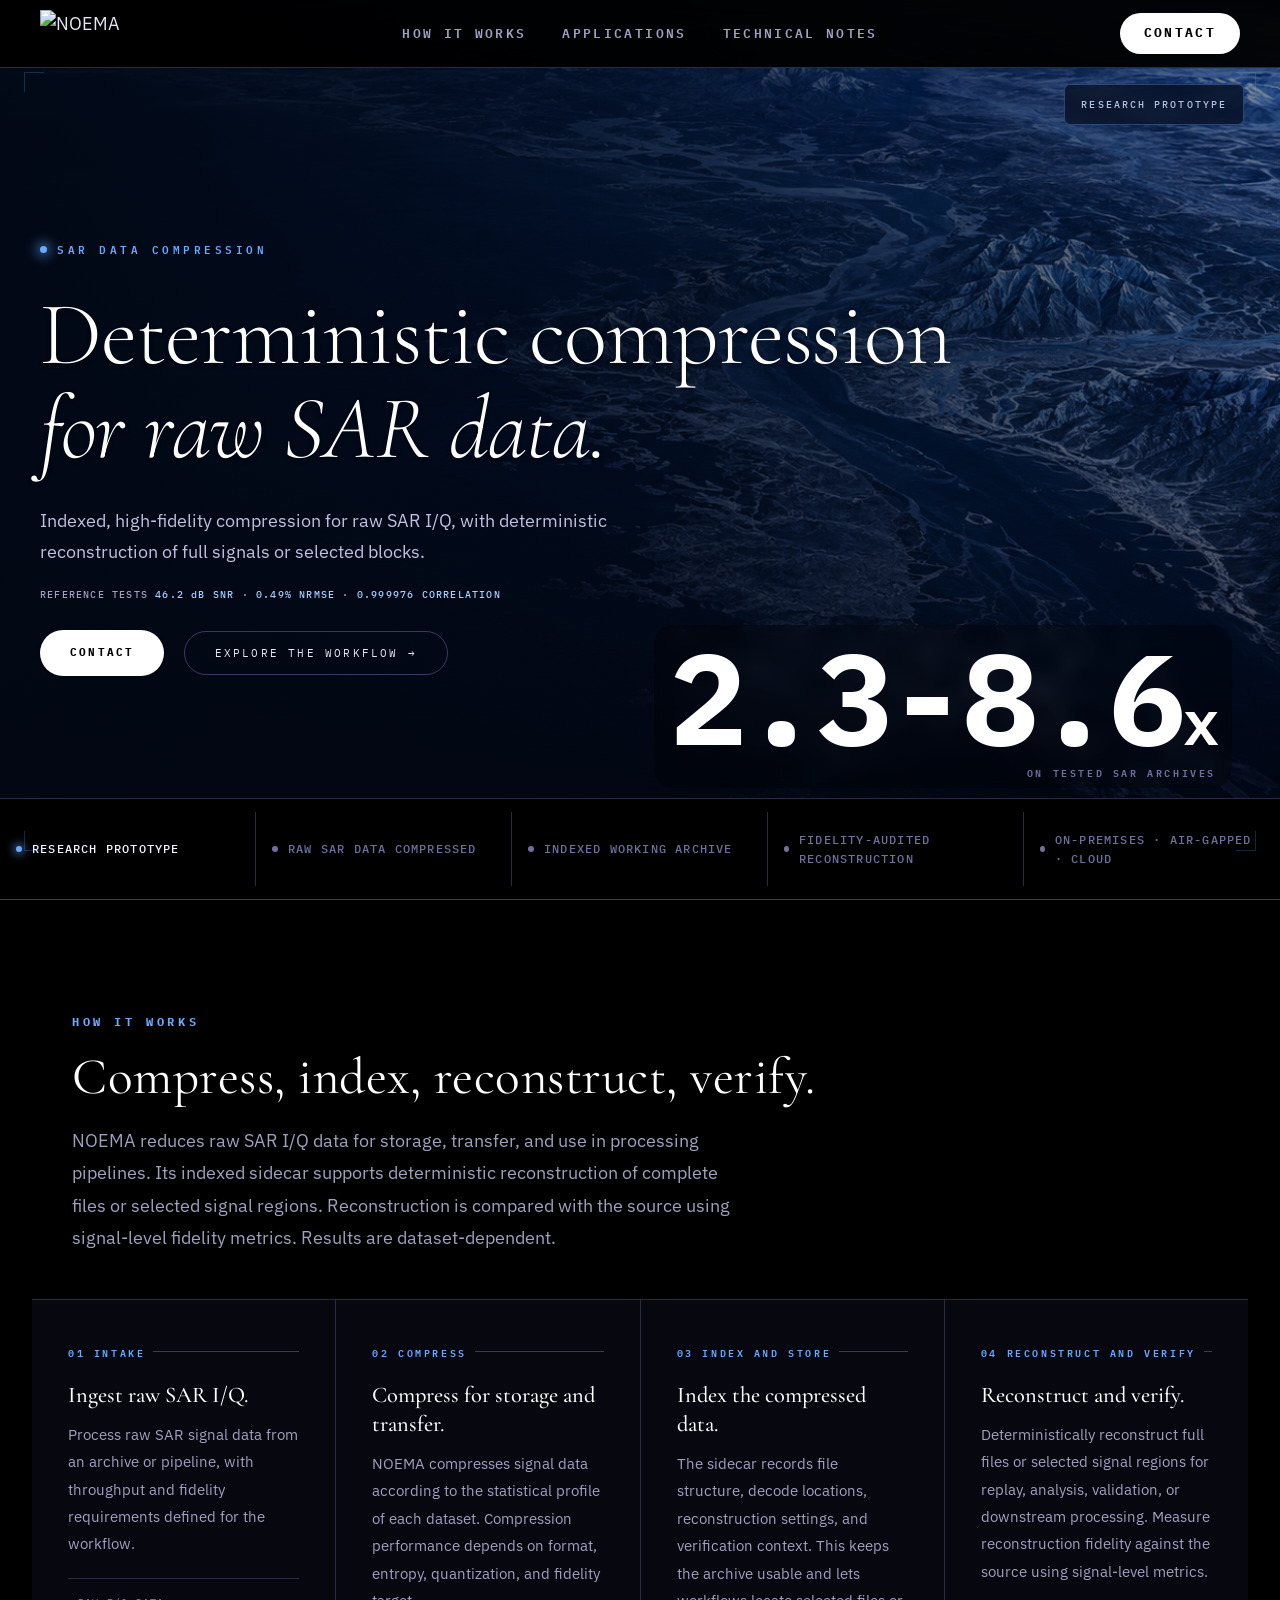
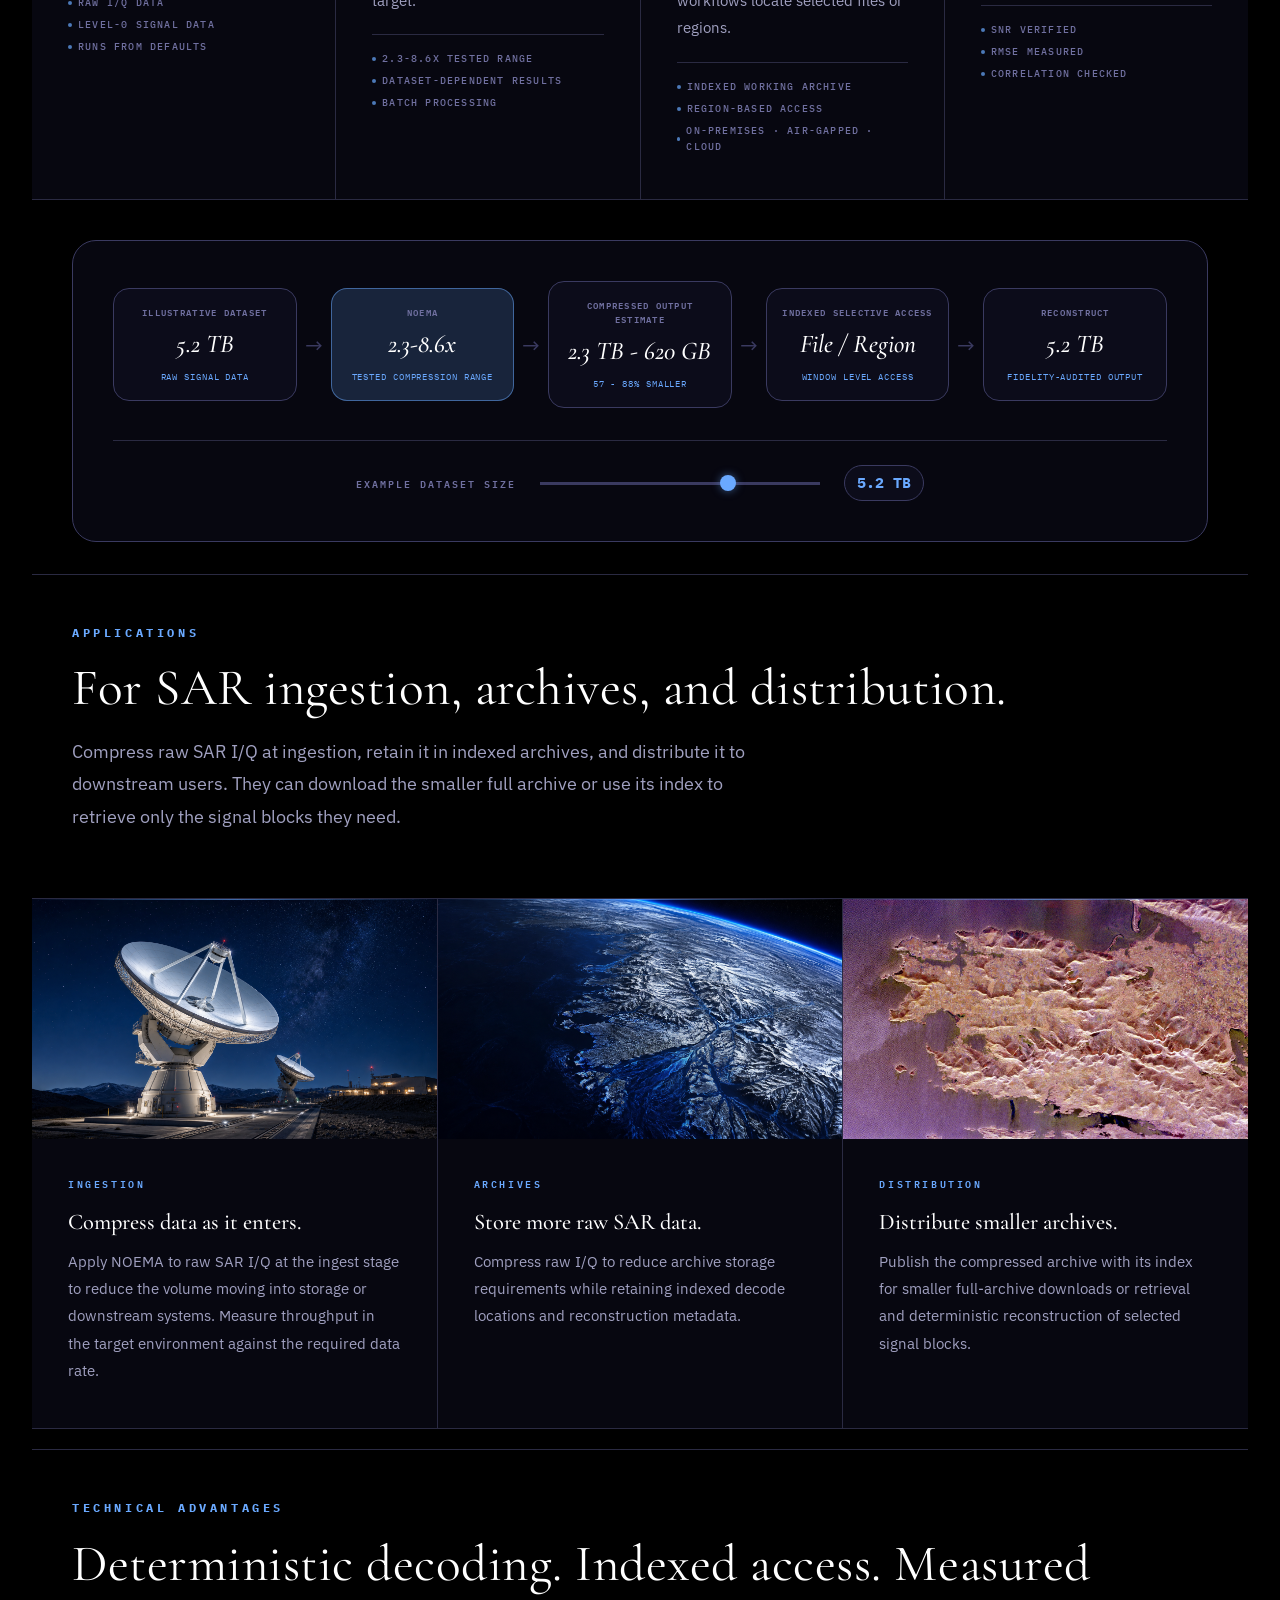
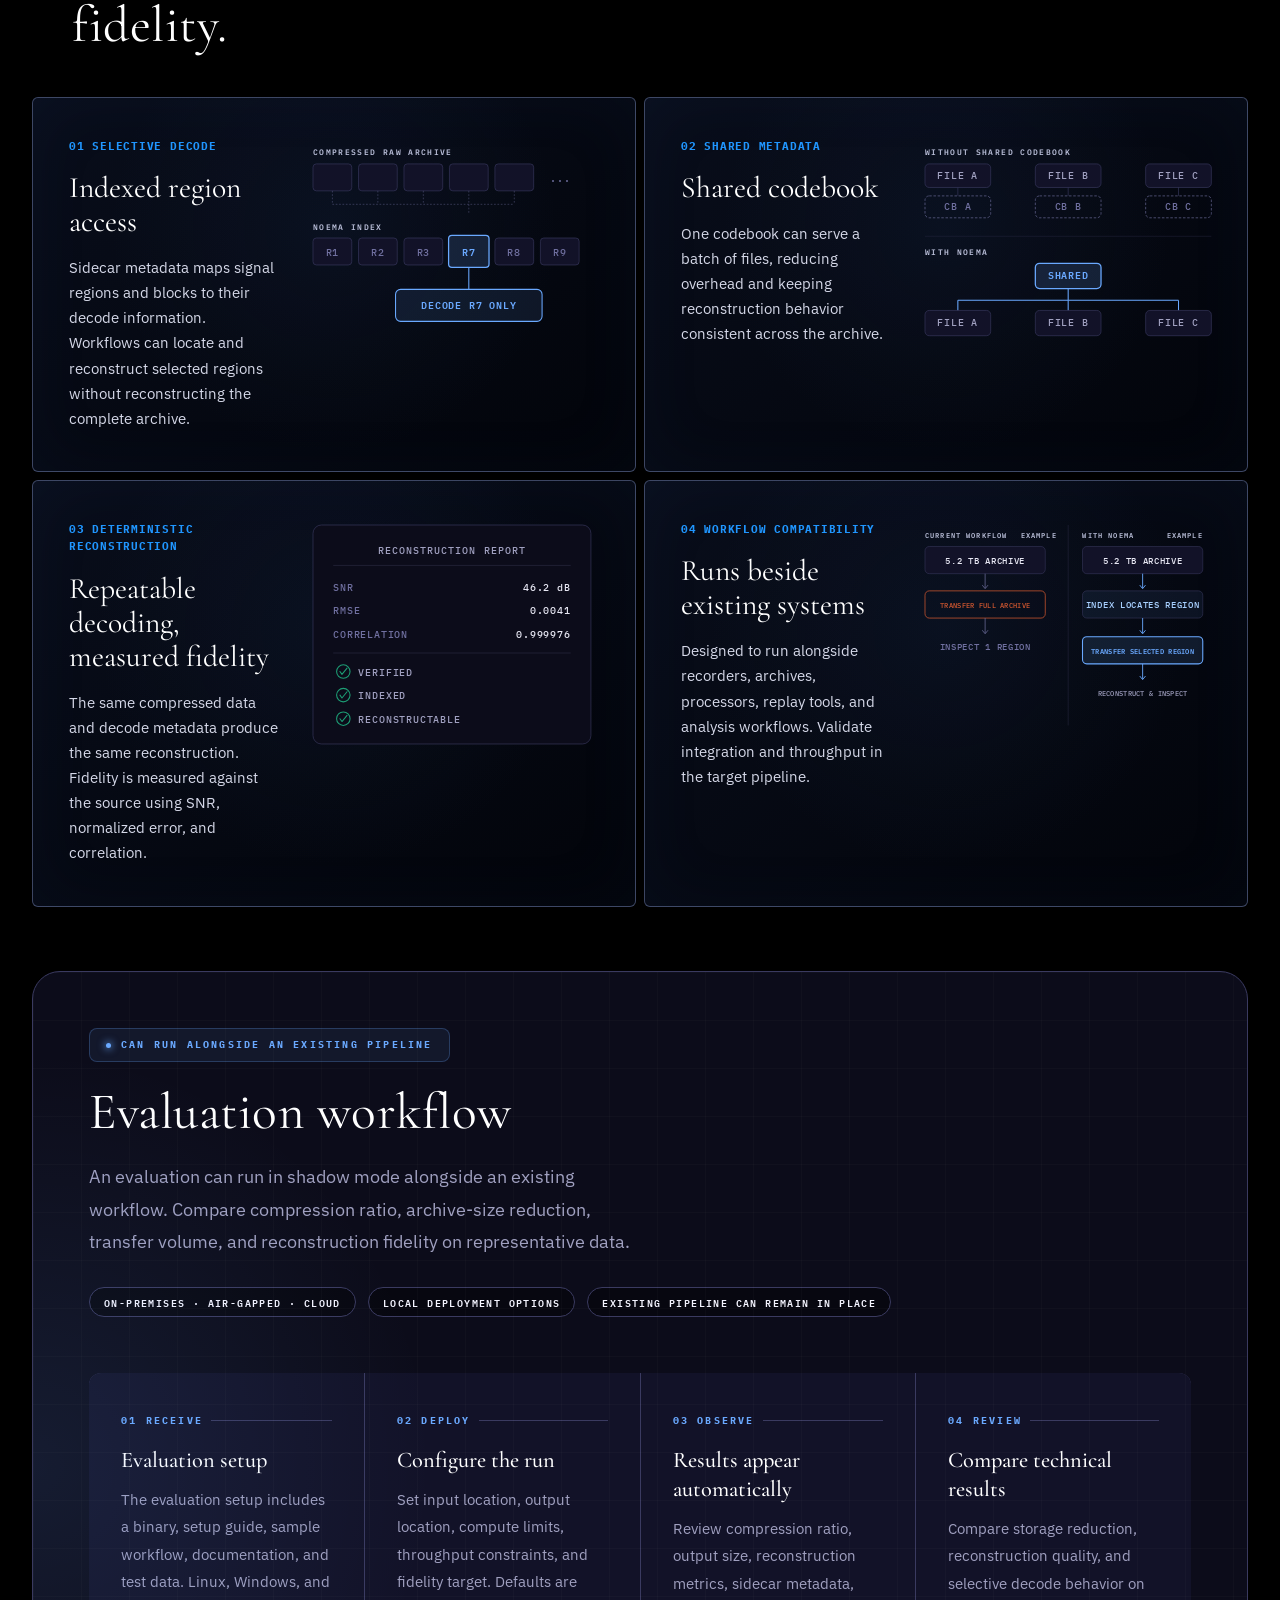
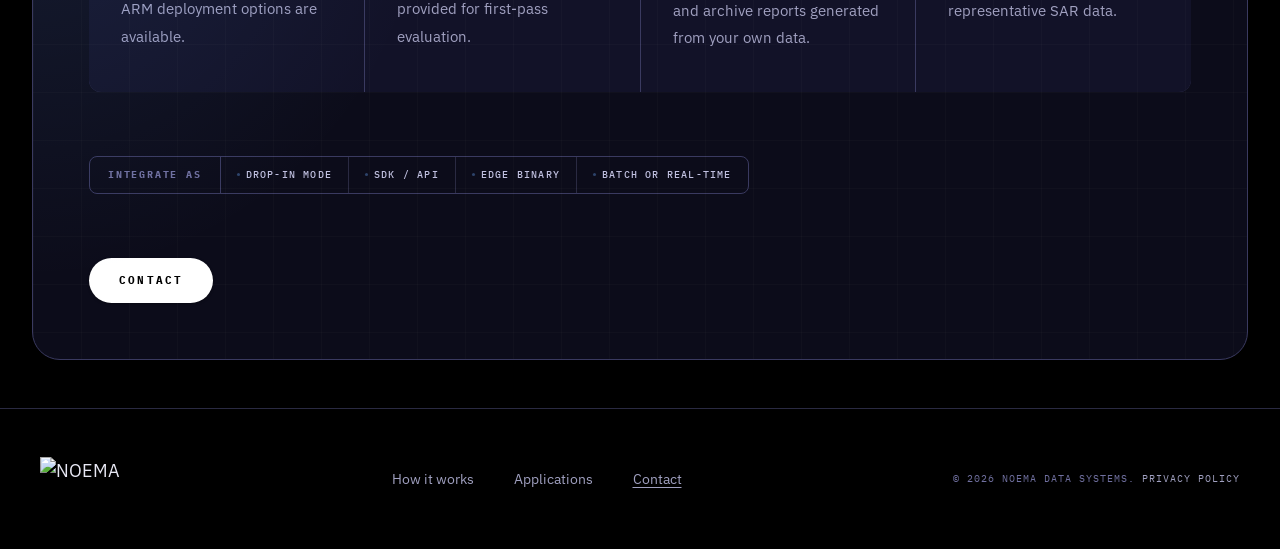
==== index.html @ de3df9e2 "Adjust phone hero position and marquee loop" ====
<!DOCTYPE html>
<html lang="en">
<head>
<meta charset="UTF-8">
<meta name="viewport" content="width=device-width, initial-scale=1.0, viewport-fit=cover">

<!-- Primary SEO -->
<title>NOEMA | Deterministic Compression for Raw SAR Data</title>
<meta name="description" content="NOEMA compresses raw SAR I/Q data for archives, pipelines, and distribution, with indexed deterministic reconstruction and measured fidelity."><meta name="google-site-verification" content="BHL0DWhGnLd-arw8l7Kx6vkCZDKRUcqgpB3OGjRSbCo" />
<link rel="canonical" href="https://www.noemasystems.com/">

<!-- Favicon (tab icon) -->
<link rel="icon" type="image/png" href="images/noema_favicon.png">
<link rel="apple-touch-icon" href="images/noema_favicon.png">

<!-- Open Graph (Google rich results, LinkedIn, Slack previews) -->
<meta property="og:type" content="website">
<meta property="og:url" content="https://www.noemasystems.com/">
<meta property="og:title" content="NOEMA | Deterministic Compression for Raw SAR Data">
<meta property="og:description" content="NOEMA compresses raw SAR I/Q data for archives, pipelines, and distribution, with indexed deterministic reconstruction and measured fidelity.">
<meta property="og:image" content="https://www.noemasystems.com/images/noema_favicon.png">
<meta property="og:image:width" content="64">
<meta property="og:image:height" content="64">
<meta property="og:site_name" content="NOEMA Data Systems">

<!-- Twitter / X card -->
<meta name="twitter:card" content="summary_large_image">
<meta name="twitter:title" content="NOEMA | Deterministic Compression for Raw SAR Data">
<meta name="twitter:description" content="Deterministic compression for raw SAR I/Q data, with indexed reconstruction and source-measured fidelity. Results are dataset-dependent.">
<meta name="twitter:image" content="https://www.noemasystems.com/images/noema_favicon.png">
<link rel="preconnect" href="https://fonts.googleapis.com">
<link rel="preconnect" href="https://fonts.gstatic.com" crossorigin>
<link href="https://fonts.googleapis.com/css2?family=Cormorant+Garamond:ital,wght@0,300;0,400;1,300;1,400&family=IBM+Plex+Mono:wght@400;500;600;700&family=IBM+Plex+Sans:wght@400;500;600;700&display=swap" rel="stylesheet">
<link rel="stylesheet" href="css/style.css?v=20261017">
</head>
<body>

<nav>
  <button class="nav-hamburger" id="navHamburger" aria-label="Open menu" aria-expanded="false">
    <span></span><span></span><span></span>
  </button>
  <img src="images/noema_logo.png" alt="NOEMA" class="nav-logo-img" onclick="window.scrollTo({top:0,behavior:'smooth'})">
  <div class="nav-links">
    <a onclick="document.getElementById('how').scrollIntoView({behavior:'smooth'})">How it works</a>
    <a href="#for">Applications</a>
    <a href="#principles">Technical notes</a>
  </div>
  <a class="nav-cta" href="mailto:info@noemasystems.com">Contact</a>
</nav>

<!-- Mobile dropdown menu -->
<div class="nav-dropdown" id="navDropdown">
  <a onclick="closeNav(); document.getElementById('how').scrollIntoView({behavior:'smooth'})">How it works</a>
  <a href="#for" onclick="closeNav()">Applications</a>
  <a href="#principles" onclick="closeNav()">Technical notes</a>
  <a class="nav-dropdown-cta" onclick="closeNav()" href="mailto:info@noemasystems.com">Contact</a>
</div>

<!-- HERO -->
<section class="hero">
  <!-- Galaxy / data signal canvas -->
  <canvas id="hero-canvas"></canvas>

  <div class="hud hud-tr"><div class="hud-line">RESEARCH PROTOTYPE</div></div>

  <!-- Corner brackets -->
  <div class="corner corner-tl"></div>
  <div class="corner corner-tr"></div>
  <div class="corner corner-bl"></div>
  <div class="corner corner-br"></div>

  <div class="hero-vignette"></div>

  <div class="hero-content">
    <div class="hero-badge"><span class="bdot"></span>SAR Data Compression</div>
    <h1>Deterministic compression<br><em>for raw SAR data.</em></h1>
    <p class="hero-sub">Indexed, high-fidelity compression for raw SAR I/Q, with deterministic reconstruction of full signals or selected blocks.</p>
    <p class="hero-evidence">REFERENCE TESTS <span>46.2 dB SNR</span> &middot; <span>0.49% NRMSE</span> &middot; <span>0.999976 CORRELATION</span></p>
    <div class="hero-actions">
      <a class="btn-white" href="mailto:info@noemasystems.com">Contact</a>
      <button class="btn-outline" onclick="document.getElementById('how').scrollIntoView({behavior:'smooth'})">Explore the workflow &rarr;</button>
    </div>
  </div>

  <div class="hero-stat">
    <div class="ratio-big"><span>2.3-8.6</span><span class="ratio-x">x</span></div>
    <div class="ratio-label">on tested SAR archives</div>
  </div>

  <div class="hero-bar">
    <div class="hero-bar-track">
      <div class="bar-cell on"><span class="dot-sm live"></span>Research prototype</div>
      <div class="bar-cell"><span class="dot-sm"></span>Raw SAR data compressed</div>
      <div class="bar-cell"><span class="dot-sm"></span>Indexed working archive</div>
      <div class="bar-cell"><span class="dot-sm"></span>Fidelity-audited reconstruction</div>
      <div class="bar-cell"><span class="dot-sm"></span>On-premises &middot; Air-gapped &middot; Cloud</div>
    </div>
  </div>
</section>

<main class="container">
  <!-- HOW IT WORKS -->
  <div id="how">
    <div class="section-pad" style="border-top: none; padding-top: 0;">
      <span class="kicker">How it works</span>
      <h2 class="section-h2">Compress, index, reconstruct, verify.</h2>
      <p class="section-preamble">NOEMA reduces raw SAR I/Q data for storage, transfer, and use in processing pipelines. Its indexed sidecar supports deterministic reconstruction of complete files or selected signal regions. Reconstruction is compared with the source using signal-level fidelity metrics. Results are dataset-dependent.</p>
    </div>
    <div class="ops-grid">
      <div class="op-card reveal">
        <div class="op-num">01 Intake</div>
        <div class="op-title">Ingest raw SAR I/Q.</div>
        <p class="op-desc">Process raw SAR signal data from an archive or pipeline, with throughput and fidelity requirements defined for the workflow.</p>
        <div class="op-specs"><span>Raw I/Q data</span><span>Level-0 signal data</span><span>Runs from defaults</span></div>
      </div>
      <div class="op-card reveal">
        <div class="op-num">02 Compress</div>
        <div class="op-title">Compress for storage and transfer.</div>
        <p class="op-desc">NOEMA compresses signal data according to the statistical profile of each dataset. Compression performance depends on format, entropy, quantization, and fidelity target.</p>
        <div class="op-specs"><span>2.3-8.6x tested range</span><span>Dataset-dependent results</span><span>Batch processing</span></div>
      </div>
      <div class="op-card reveal">
        <div class="op-num">03 Index and store</div>
        <div class="op-title">Index the compressed data.</div>
        <p class="op-desc">The sidecar records file structure, decode locations, reconstruction settings, and verification context. This keeps the archive usable and lets workflows locate selected files or regions.</p>
        <div class="op-specs"><span>Indexed working archive</span><span>Region-based access</span><span>On-premises · Air-gapped · Cloud</span></div>
      </div>
      <div class="op-card reveal">
        <div class="op-num">04 Reconstruct and verify</div>
        <div class="op-title">Reconstruct and verify.</div>
        <p class="op-desc">Deterministically reconstruct full files or selected signal regions for replay, analysis, validation, or downstream processing. Measure reconstruction fidelity against the source using signal-level metrics.</p>
        <div class="op-specs"><span>SNR verified</span><span>RMSE measured</span><span>Correlation checked</span></div>
      </div>
    </div>

    <!-- INTERACTIVE PIPELINE -->
    <div class="pipeline-wrap reveal">
      <div class="pipeline-flow">
        <div class="pipe-node">
          <div class="node-label">Illustrative dataset</div>
          <div class="node-val" id="pipe-source">5.2 TB</div>
          <div class="node-note">raw signal data</div>
        </div>
        <div class="pipe-arrow">&rarr;</div>
        <div class="pipe-node hl">
          <div class="node-label">NOEMA</div>
          <div class="node-val">2.3-8.6x</div>
          <div class="node-note">tested compression range</div>
        </div>
        <div class="pipe-arrow">&rarr;</div>
        <div class="pipe-node">
          <div class="node-label">Compressed output estimate</div>
          <div class="node-val" id="pipe-compressed">2.3-0.6 TB</div>
          <div class="node-note" id="pipe-saved">57-88% smaller</div>
        </div>
        <div class="pipe-arrow">&rarr;</div>
        <div class="pipe-node">
          <div class="node-label">Indexed selective access</div>
          <div class="node-val">File / Region</div>
          <div class="node-note">window level access</div>
        </div>
        <div class="pipe-arrow">&rarr;</div>
        <div class="pipe-node"><div class="node-label">Reconstruct</div><div class="node-val" id="pipe-reconstruct">5.2 TB</div><div class="node-note">fidelity-audited output</div></div>
      </div>
      <div class="ratio-slider">
        <label>Example dataset size</label>
        <input type="range" id="dataset-slider" min="0" max="100" step="1" value="68">
        <span class="ratio-value" id="dataset-display">5.2 TB</span>
      </div>
    </div>
  </div>

  <!-- WHO IT IS FOR -->
  <div id="for">
    <div class="section-pad">
      <span class="kicker">Applications</span>
      <h2 class="section-h2">For SAR ingestion, archives, and distribution.</h2>
      <p class="section-preamble">Compress raw SAR I/Q at ingestion, retain it in indexed archives, and distribute it to downstream users. They can download the smaller full archive or use its index to retrieve only the signal blocks they need.</p>
    </div>
    <div class="cards-grid">
      <div class="who-card reveal">
        <div class="card-img-box" style="--d:0s">
          <img src="images/sat11.webp" alt="Satellite in orbit" loading="lazy">
        </div>
        <div class="card-body">
          <div class="card-cat">Ingestion</div>
          <div class="card-title">Compress data as it enters.</div>
          <p class="card-text">Apply NOEMA to raw SAR I/Q at the ingest stage to reduce the volume moving into storage or downstream systems. Measure throughput in the target environment against the required data rate.</p>
        </div>
      </div>
      <div class="who-card reveal">
        <div class="card-img-box" style="--d:1.8s">
          <img src="images/sar-earth-hero.png" alt="SAR-inspired Earth illustration" loading="lazy">
        </div>
        <div class="card-body">
          <div class="card-cat">Archives</div>
          <div class="card-title">Store more raw SAR data.</div>
          <p class="card-text">Compress raw I/Q to reduce archive storage requirements while retaining indexed decode locations and reconstruction metadata.</p>
        </div>
      </div>
      <div class="who-card reveal">
        <div class="card-img-box" style="--d:3.6s">
          <img src="images/sar-coast.jpg" alt="SIR-C/X-SAR radar image of County Kerry, Ireland; NASA/JPL" loading="lazy">
        </div>
        <div class="card-body">
          <div class="card-cat">Distribution</div>
          <div class="card-title">Distribute smaller archives.</div>
          <p class="card-text">Publish the compressed archive with its index for smaller full-archive downloads or retrieval and deterministic reconstruction of selected signal blocks.</p>
        </div>
      </div>
    </div>
  </div>

  <!-- TECHNICAL ADVANTAGES -->
  <div id="principles">
    <div class="section-pad">
      <span class="kicker">Technical advantages</span>
      <h2 class="section-h2">Deterministic decoding. Indexed access. Measured fidelity.</h2>
    </div>
    <div class="tech-advantages-grid">
      <div class="principle reveal">
        <div class="principle-text">
          <div class="principle-eyebrow">01 SELECTIVE DECODE</div>
          <h4>Indexed region access</h4>
          <p>Sidecar metadata maps signal regions and blocks to their decode information. Workflows can locate and reconstruct selected regions without reconstructing the complete archive.</p>
        </div>
        <div class="principle-diagram">
          <svg viewBox="0 0 340 250" xmlns="http://www.w3.org/2000/svg">
            <text x="0" y="16" class="pd-label">Compressed raw archive</text>
            <rect x="0" y="26" width="46" height="32" rx="4" fill="#121228" stroke="#3a3a60" stroke-width="0.75"/>
            <rect x="54" y="26" width="46" height="32" rx="4" fill="#121228" stroke="#3a3a60" stroke-width="0.75"/>
            <rect x="108" y="26" width="46" height="32" rx="4" fill="#121228" stroke="#3a3a60" stroke-width="0.75"/>
            <rect x="162" y="26" width="46" height="32" rx="4" fill="#121228" stroke="#3a3a60" stroke-width="0.75"/>
            <rect x="216" y="26" width="46" height="32" rx="4" fill="#121228" stroke="#3a3a60" stroke-width="0.75"/>
            <text x="282" y="48" fill="#7070a0" class="pd-mono">...</text>
            <line x1="23" y1="58" x2="23" y2="74" stroke="#7070a0" stroke-width="0.5" stroke-dasharray="2 2"/>
            <line x1="77" y1="58" x2="77" y2="74" stroke="#7070a0" stroke-width="0.5" stroke-dasharray="2 2"/>
            <line x1="131" y1="58" x2="131" y2="74" stroke="#7070a0" stroke-width="0.5" stroke-dasharray="2 2"/>
            <line x1="185" y1="58" x2="185" y2="84" stroke="#7070a0" stroke-width="0.5" stroke-dasharray="2 2"/>
            <line x1="239" y1="58" x2="239" y2="74" stroke="#7070a0" stroke-width="0.5" stroke-dasharray="2 2"/>
            <line x1="23" y1="74" x2="239" y2="74" stroke="#7070a0" stroke-width="0.5" stroke-dasharray="2 2"/>
            <text x="0" y="104" class="pd-label">Noema index</text>
            <rect x="0" y="114" width="46" height="32" rx="4" fill="#121228" stroke="#3a3a60" stroke-width="0.75"/>
            <text x="23" y="135" text-anchor="middle" fill="#7070a0" class="pd-mono">R1</text>
            <rect x="54" y="114" width="46" height="32" rx="4" fill="#121228" stroke="#3a3a60" stroke-width="0.75"/>
            <text x="77" y="135" text-anchor="middle" fill="#7070a0" class="pd-mono">R2</text>
            <rect x="108" y="114" width="46" height="32" rx="4" fill="#121228" stroke="#3a3a60" stroke-width="0.75"/>
            <text x="131" y="135" text-anchor="middle" fill="#7070a0" class="pd-mono">R3</text>
            <rect x="161" y="111" width="48" height="38" rx="4" fill="rgba(106,169,255,0.15)" stroke="#6aa9ff" stroke-width="1.5"/>
            <text x="185" y="135" text-anchor="middle" fill="#6aa9ff" class="pd-mono" style="font-weight:600">R7</text>
            <rect x="216" y="114" width="46" height="32" rx="4" fill="#121228" stroke="#3a3a60" stroke-width="0.75"/>
            <text x="239" y="135" text-anchor="middle" fill="#7070a0" class="pd-mono">R8</text>
            <rect x="270" y="114" width="46" height="32" rx="4" fill="#121228" stroke="#3a3a60" stroke-width="0.75"/>
            <text x="293" y="135" text-anchor="middle" fill="#7070a0" class="pd-mono">R9</text>
            <line x1="185" y1="149" x2="185" y2="175" stroke="#6aa9ff" stroke-width="1.25"/>
            <rect x="98" y="175" width="174" height="38" rx="6" fill="rgba(106,169,255,0.1)" stroke="#6aa9ff" stroke-width="1.25"/>
            <text x="185" y="198" text-anchor="middle" fill="#6aa9ff" class="pd-mono" style="font-weight:600">DECODE R7 ONLY</text>
          </svg>
        </div>
      </div>
      <div class="principle reveal">
        <div class="principle-text">
          <div class="principle-eyebrow">02 SHARED METADATA</div>
          <h4>Shared codebook</h4>
          <p>One codebook can serve a batch of files, reducing overhead and keeping reconstruction behavior consistent across the archive.</p>
        </div>
        <div class="principle-diagram">
          <svg viewBox="0 0 340 250" xmlns="http://www.w3.org/2000/svg">
            <text x="0" y="16" class="pd-label">Without shared codebook</text>
            <rect x="0" y="26" width="78" height="28" rx="5" fill="#121228" stroke="#3a3a60" stroke-width="0.75"/>
            <text x="39" y="44" text-anchor="middle" fill="#a0a0c0" class="pd-mono">FILE A</text>
            <rect x="131" y="26" width="78" height="28" rx="5" fill="#121228" stroke="#3a3a60" stroke-width="0.75"/>
            <text x="170" y="44" text-anchor="middle" fill="#a0a0c0" class="pd-mono">FILE B</text>
            <rect x="262" y="26" width="78" height="28" rx="5" fill="#121228" stroke="#3a3a60" stroke-width="0.75"/>
            <text x="301" y="44" text-anchor="middle" fill="#a0a0c0" class="pd-mono">FILE C</text>
            <line x1="39" y1="54" x2="39" y2="64" stroke="#3a3a60" stroke-width="0.75"/>
            <line x1="170" y1="54" x2="170" y2="64" stroke="#3a3a60" stroke-width="0.75"/>
            <line x1="301" y1="54" x2="301" y2="64" stroke="#3a3a60" stroke-width="0.75"/>
            <rect x="0" y="64" width="78" height="26" rx="5" fill="none" stroke="#7070a0" stroke-width="0.75" stroke-dasharray="3 2"/>
            <text x="39" y="81" text-anchor="middle" fill="#7070a0" class="pd-mono">CB A</text>
            <rect x="131" y="64" width="78" height="26" rx="5" fill="none" stroke="#7070a0" stroke-width="0.75" stroke-dasharray="3 2"/>
            <text x="170" y="81" text-anchor="middle" fill="#7070a0" class="pd-mono">CB B</text>
            <rect x="262" y="64" width="78" height="26" rx="5" fill="none" stroke="#7070a0" stroke-width="0.75" stroke-dasharray="3 2"/>
            <text x="301" y="81" text-anchor="middle" fill="#7070a0" class="pd-mono">CB C</text>
            <line x1="0" y1="112" x2="340" y2="112" stroke="#2a2a42" stroke-width="0.5"/>
            <text x="0" y="134" class="pd-label">With Noema</text>
            <rect x="131" y="144" width="78" height="30" rx="5" fill="rgba(106,169,255,0.15)" stroke="#6aa9ff" stroke-width="1.5"/>
            <text x="170" y="163" text-anchor="middle" fill="#6aa9ff" class="pd-mono" style="font-weight:600">SHARED</text>
            <line x1="170" y1="174" x2="170" y2="188" stroke="#6aa9ff" stroke-width="1.25"/>
            <line x1="39" y1="188" x2="301" y2="188" stroke="#6aa9ff" stroke-width="1.25"/>
            <line x1="39" y1="188" x2="39" y2="200" stroke="#6aa9ff" stroke-width="1.25"/>
            <line x1="170" y1="188" x2="170" y2="200" stroke="#6aa9ff" stroke-width="1.25"/>
            <line x1="301" y1="188" x2="301" y2="200" stroke="#6aa9ff" stroke-width="1.25"/>
            <rect x="0" y="200" width="78" height="30" rx="5" fill="#121228" stroke="#3a3a60" stroke-width="0.75"/>
            <text x="39" y="219" text-anchor="middle" fill="#a0a0c0" class="pd-mono">FILE A</text>
            <rect x="131" y="200" width="78" height="30" rx="5" fill="#121228" stroke="#3a3a60" stroke-width="0.75"/>
            <text x="170" y="219" text-anchor="middle" fill="#a0a0c0" class="pd-mono">FILE B</text>
            <rect x="262" y="200" width="78" height="30" rx="5" fill="#121228" stroke="#3a3a60" stroke-width="0.75"/>
            <text x="301" y="219" text-anchor="middle" fill="#a0a0c0" class="pd-mono">FILE C</text>
          </svg>
        </div>
      </div>
      <div class="principle reveal">
        <div class="principle-text">
          <div class="principle-eyebrow">03 DETERMINISTIC RECONSTRUCTION</div>
          <h4>Repeatable decoding, measured fidelity</h4>
          <p>The same compressed data and decode metadata produce the same reconstruction. Fidelity is measured against the source using SNR, normalized error, and correlation.</p>
        </div>
        <div class="principle-diagram">
          <svg viewBox="0 0 340 270" xmlns="http://www.w3.org/2000/svg">
            <rect x="0" y="0" width="330" height="260" rx="10" fill="#0c0c1a" stroke="#3a3a60" stroke-width="0.75"/>
            <text x="165" y="34" text-anchor="middle" fill="#a0a0c0" class="pd-mono" style="letter-spacing:0.1em">RECONSTRUCTION REPORT</text>
            <line x1="24" y1="48" x2="306" y2="48" stroke="#2a2a42" stroke-width="0.75"/>
            <text x="24" y="78" fill="#7070a0" class="pd-mono">SNR</text>
            <text x="306" y="78" text-anchor="end" fill="#e8e8f4" class="pd-mono">46.2 dB</text>
            <text x="24" y="106" fill="#7070a0" class="pd-mono">RMSE</text>
            <text x="306" y="106" text-anchor="end" fill="#e8e8f4" class="pd-mono">0.0041</text>
            <text x="24" y="134" fill="#7070a0" class="pd-mono">CORRELATION</text>
            <text x="306" y="134" text-anchor="end" fill="#e8e8f4" class="pd-mono">0.999976</text>
            <line x1="24" y1="152" x2="306" y2="152" stroke="#2a2a42" stroke-width="0.75"/>
            <circle cx="36" cy="174" r="8" fill="none" stroke="#1D9E75" stroke-width="1.25"/>
            <path d="M32 174l2.4 3.4 6-7.4" fill="none" stroke="#1D9E75" stroke-width="1.25" stroke-linecap="round" stroke-linejoin="round"/>
            <text x="54" y="179" fill="#a0a0c0" class="pd-mono">VERIFIED</text>
            <circle cx="36" cy="202" r="8" fill="none" stroke="#1D9E75" stroke-width="1.25"/>
            <path d="M32 202l2.4 3.4 6-7.4" fill="none" stroke="#1D9E75" stroke-width="1.25" stroke-linecap="round" stroke-linejoin="round"/>
            <text x="54" y="207" fill="#a0a0c0" class="pd-mono">INDEXED</text>
            <circle cx="36" cy="230" r="8" fill="none" stroke="#1D9E75" stroke-width="1.25"/>
            <path d="M32 230l2.4 3.4 6-7.4" fill="none" stroke="#1D9E75" stroke-width="1.25" stroke-linecap="round" stroke-linejoin="round"/>
            <text x="54" y="235" fill="#a0a0c0" class="pd-mono">RECONSTRUCTABLE</text>
          </svg>
        </div>
      </div>
      <div class="principle reveal">
        <div class="principle-text">
          <div class="principle-eyebrow">04 WORKFLOW COMPATIBILITY</div>
          <h4>Runs beside existing systems</h4>
          <p>Designed to run alongside recorders, archives, processors, replay tools, and analysis workflows. Validate integration and throughput in the target pipeline.</p>
        </div>
        <div class="principle-diagram">
          <svg viewBox="0 0 400 300" xmlns="http://www.w3.org/2000/svg">
            <text x="0" y="18" class="pd-label">Current workflow</text>
            <text x="184" y="18" text-anchor="end" class="pd-label">Example</text>
            <rect x="0" y="30" width="168" height="38" rx="6" fill="#121228" stroke="#3a3a60" stroke-width="0.75"/>
            <text x="84" y="54" text-anchor="middle" fill="#e8e8f4" class="pd-mono">5.2 TB ARCHIVE</text>
            <line x1="84" y1="68" x2="84" y2="88" stroke="#7070a0" stroke-width="1"/>
            <path d="M80 84l4 5 4-5" fill="none" stroke="#7070a0" stroke-width="1"/>
            <rect x="0" y="92" width="168" height="38" rx="6" fill="none" stroke="#D85A30" stroke-width="1"/>
            <text x="84" y="116" text-anchor="middle" fill="#D85A30" class="pd-mono" style="font-size:10px;letter-spacing:0.04em">TRANSFER FULL ARCHIVE</text>
            <line x1="84" y1="130" x2="84" y2="151" stroke="#7070a0" stroke-width="1"/>
            <path d="M80 147l4 5 4-5" fill="none" stroke="#7070a0" stroke-width="1"/>
            <text x="84" y="174" text-anchor="middle" fill="#7070a0" class="pd-mono">INSPECT 1 REGION</text>

            <line x1="200" y1="0" x2="200" y2="280" stroke="#2a2a42" stroke-width="0.75"/>
            <text x="220" y="18" class="pd-label">With Noema</text>
            <text x="388" y="18" text-anchor="end" class="pd-label">Example</text>
            <rect x="220" y="30" width="168" height="38" rx="6" fill="#121228" stroke="#3a3a60" stroke-width="0.75"/>
            <text x="304" y="54" text-anchor="middle" fill="#e8e8f4" class="pd-mono">5.2 TB ARCHIVE</text>
            <line x1="304" y1="68" x2="304" y2="88" stroke="#6aa9ff" stroke-width="1.25"/>
            <path d="M300 84l4 5 4-5" fill="none" stroke="#6aa9ff" stroke-width="1.25"/>
            <rect x="220" y="92" width="168" height="38" rx="6" fill="rgba(106,169,255,0.08)" stroke="#3a3a60" stroke-width="0.75"/>
            <text x="304" y="116" text-anchor="middle" fill="#a8d0ff" class="pd-mono">INDEX LOCATES REGION</text>
            <line x1="304" y1="130" x2="304" y2="151" stroke="#6aa9ff" stroke-width="1.25"/>
            <path d="M300 147l4 5 4-5" fill="none" stroke="#6aa9ff" stroke-width="1.25"/>
            <rect x="220" y="156" width="168" height="38" rx="6" fill="rgba(106,169,255,0.12)" stroke="#6aa9ff" stroke-width="1.5"/>
            <text x="304" y="180" text-anchor="middle" fill="#6aa9ff" class="pd-mono" style="font-size:10px;letter-spacing:0.04em;font-weight:600">TRANSFER SELECTED REGION</text>
            <line x1="304" y1="194" x2="304" y2="215" stroke="#6aa9ff" stroke-width="1.25"/>
            <path d="M300 211l4 5 4-5" fill="none" stroke="#6aa9ff" stroke-width="1.25"/>
            <text x="304" y="239" text-anchor="middle" fill="#a0a0c0" class="pd-mono" style="font-size:10px;letter-spacing:0.04em">RECONSTRUCT &amp; INSPECT</text>
          </svg>
        </div>
      </div>
    </div>
  </div>

  <!-- EVALUATION -->
  <div id="pilot">
    <div class="tryit-banner reveal">
      <div class="tryit-top">
        <div>
          <div class="shadow-badge">
            <span class="shadow-badge-dot"></span>
            <span class="shadow-badge-text">CAN RUN ALONGSIDE AN EXISTING PIPELINE</span>
          </div>
          <div class="tryit-heading">Evaluation workflow</div>
          <p class="tryit-sub">An evaluation can run in shadow mode alongside an existing workflow. Compare compression ratio, archive-size reduction, transfer volume, and reconstruction fidelity on representative data.</p>
          <div class="tryit-badge-section">
            <div class="tryit-badge-track">
              <div class="tryit-badge-line">ON-PREMISES &middot; AIR-GAPPED &middot; CLOUD</div>
              <div class="tryit-badge-single">LOCAL DEPLOYMENT OPTIONS</div>
              <div class="tryit-badge-single">EXISTING PIPELINE CAN REMAIN IN PLACE</div>
            </div>
          </div>
        </div>
      </div>
      <div class="tryit-steps">
        <div class="tryit-step"><div class="ts-num">01 Receive</div><div class="ts-title">Evaluation setup</div><p class="ts-body">The evaluation setup includes a binary, setup guide, sample workflow, documentation, and test data. Linux, Windows, and ARM deployment options are available.</p></div>
        <div class="tryit-step"><div class="ts-num">02 Deploy</div><div class="ts-title">Configure the run</div><p class="ts-body">Set input location, output location, compute limits, throughput constraints, and fidelity target. Defaults are provided for first-pass evaluation.</p></div>
        <div class="tryit-step"><div class="ts-num">03 Observe</div><div class="ts-title">Results appear automatically</div><p class="ts-body">Review compression ratio, output size, reconstruction metrics, sidecar metadata, and archive reports generated from your own data.</p></div>
        <div class="tryit-step"><div class="ts-num">04 Review</div><div class="ts-title">Compare technical results</div><p class="ts-body">Compare storage reduction, reconstruction quality, and selective decode behavior on representative SAR data.</p></div>
      </div>
      <div class="deploy-row">
        <span class="deploy-label">Integrate as</span>
        <div class="deploy-scroller">
          <div class="deploy-track">
            <span class="deploy-item">Drop-in mode</span>
            <span class="deploy-item">SDK / API</span>
            <span class="deploy-item">Edge binary</span>
            <span class="deploy-item">Batch or real-time</span>
          </div>
        </div>
      </div>
      <div class="tryit-cta-row">
        <a class="btn-white" href="mailto:info@noemasystems.com">Contact</a>
      </div>
    </div>
  </div>

</main>

<footer>
  <img src="images/noema_bottom.png" alt="NOEMA" class="footer-logo-img">
  <div class="footer-links">
    <a onclick="document.getElementById('how').scrollIntoView({behavior:'smooth'})">How it works</a>
    <a onclick="document.getElementById('for').scrollIntoView({behavior:'smooth'})">Applications</a>
    <a href="mailto:info@noemasystems.com">Contact</a>
  </div>
  <div class="footer-legal">
    &copy; 2026 NOEMA Data Systems.
    <a href="privacy.html" class="privacy-link">Privacy Policy</a>
  </div>
</footer>

<script src="js/main.js"></script>
<script>
/* ---- MOBILE NAV TOGGLE ---- */
function closeNav(){
  document.getElementById('navDropdown').classList.remove('open');
  document.getElementById('navHamburger').classList.remove('open');
  document.getElementById('navHamburger').setAttribute('aria-expanded','false');
  document.body.classList.remove('nav-open');
}
document.getElementById('navHamburger').addEventListener('click', function(){
  const dd = document.getElementById('navDropdown');
  const open = dd.classList.toggle('open');
  this.classList.toggle('open', open);
  this.setAttribute('aria-expanded', open ? 'true' : 'false');
  document.body.classList.toggle('nav-open', open);
});
/* Close on outside tap */
document.addEventListener('click', function(e){
  const dd = document.getElementById('navDropdown');
  const hb = document.getElementById('navHamburger');
  if(dd.classList.contains('open') && !dd.contains(e.target) && !hb.contains(e.target)){
    closeNav();
  }
});
/* Close on resize to desktop */
window.addEventListener('resize', function(){
  if(window.innerWidth > 700) closeNav();
});

/* ---- MOBILE MARQUEES: duplicate track content once for seamless loop ---- */
(function(){
  function setupMarquees(){
    const isMobile = window.innerWidth <= 700;
    const tracks = document.querySelectorAll('.hero-bar-track, .tryit-badge-track, .deploy-track');
    tracks.forEach(track => {
      if(isMobile && !track.dataset.duplicated){
        track.dataset.originalHTML = track.innerHTML;
        track.innerHTML = track.innerHTML + track.innerHTML;
        track.dataset.duplicated = 'true';
      } else if(!isMobile && track.dataset.duplicated){
        track.innerHTML = track.dataset.originalHTML;
        track.dataset.duplicated = '';
      }
    });
  }
  setupMarquees();
  let resizeTimer;
  window.addEventListener('resize', function(){
    clearTimeout(resizeTimer);
    resizeTimer = setTimeout(setupMarquees, 150);
  });

  /* Pause the marquee while the user is touching/scrolling it */
  const swipeContainers = document.querySelectorAll('.tryit-badge-section, .deploy-scroller');
  swipeContainers.forEach(el => {
    let scrollResetTimer;
    el.addEventListener('touchstart', () => el.classList.add('paused'), {passive:true});
    el.addEventListener('touchend',   () => {
      clearTimeout(scrollResetTimer);
      scrollResetTimer = setTimeout(() => el.classList.remove('paused'), 1200);
    }, {passive:true});
    el.addEventListener('scroll', () => {
      el.classList.add('paused');
      clearTimeout(scrollResetTimer);
      scrollResetTimer = setTimeout(() => el.classList.remove('paused'), 1200);
    }, {passive:true});
  });
})();
/* ---- SESSION TIMER ---- */
const sessionStart = Date.now();
let frameCount = 0;
(function tickSession(){
  const sec = Math.floor((Date.now() - sessionStart) / 1000);
  const m = String(Math.floor(sec/60)).padStart(2,'0');
  const s = String(sec%60).padStart(2,'0');
  const el = document.getElementById('hud-session');
  if(el) el.textContent = `${m}:${s}`;
  frameCount++;
  const fe = document.getElementById('hud-frames');
  if(fe) fe.textContent = frameCount.toLocaleString();
  setTimeout(tickSession, 1000);
})();

/* ---- HERO CANVAS: galaxy → NOEMA logo → disperse, looping
   Single canvas, single RAF loop. Mouse repels all stars (water-parting).
   ~1400 stars, sprite-based (cheap), auto-pauses when hero is off-screen. ---- */
(function(){
  const c = document.getElementById('hero-canvas');
  if(!c || getComputedStyle(c).visibility === "hidden") return;
  const ctx = c.getContext('2d');
  const heroEl = c.closest('.hero');
  let W, H, t = 0;
  let particles = [];
  let mouse = { x: -9999, y: -9999, active: false };
  let running = true;

  // --- Looping timeline (seconds) — quick reveal, long hold ---
  const PHASE_ORBIT    = 1.5;   // brief orbit before converging
  const PHASE_CONVERGE = 4.5;
  const PHASE_HOLD     = 11.0;  // logo is the star — held for a long time
  const PHASE_DISPERSE = 5.0;
  const CYCLE_DURATION = PHASE_ORBIT + PHASE_CONVERGE + PHASE_HOLD + PHASE_DISPERSE;

  // --- Star sprite: bright crisp core + soft halo ---
  const SPRITE_SIZE = 32;
  const sprite = document.createElement('canvas');
  sprite.width = sprite.height = SPRITE_SIZE;
  (function(){
    const sctx = sprite.getContext('2d');
    const cx = SPRITE_SIZE / 2;
    const halo = sctx.createRadialGradient(cx, cx, 0, cx, cx, cx);
    halo.addColorStop(0,    'rgba(180,210,255,0.55)');
    halo.addColorStop(0.25, 'rgba(150,190,245,0.22)');
    halo.addColorStop(0.6,  'rgba(120,160,220,0.05)');
    halo.addColorStop(1,    'rgba(100,140,210,0)');
    sctx.fillStyle = halo;
    sctx.fillRect(0, 0, SPRITE_SIZE, SPRITE_SIZE);
    const core = sctx.createRadialGradient(cx, cx, 0, cx, cx, cx * 0.22);
    core.addColorStop(0,   'rgba(255,255,255,1)');
    core.addColorStop(0.4, 'rgba(230,240,255,0.7)');
    core.addColorStop(1,   'rgba(200,220,255,0)');
    sctx.fillStyle = core;
    sctx.fillRect(0, 0, SPRITE_SIZE, SPRITE_SIZE);
  })();

  // --- Ring geometry (NOEMA logo as a thin outline, 8 arcs) ---
  const RING_SEGMENTS   = 8;
  const RING_GAP_DEG    = 14;
  const RING_THICK_FRAC = 0.18;
  // Adaptive density: 8+ cores = full, 4 cores = reduced, 2 cores = minimum.
  // `hardwareConcurrency` is undefined on some old browsers — default to 4.
  const CORES = navigator.hardwareConcurrency || 4;
  const STAR_COUNT = CORES >= 8 ? 600 : (CORES >= 4 ? 420 : 280);
  const FORMER_FRACTION = 0.7;

  function ringCenter(){
    // Top-right, slightly bigger than before
    return { cx: W * 0.76, cy: H * 0.36, r: Math.min(W, H) * 0.21 };
  }

  function buildParticles(){
    particles = [];
    const { cx, cy, r } = ringCenter();
    const thickness = r * RING_THICK_FRAC;
    const innerR = r - thickness / 2;
    const outerR = r + thickness / 2;
    const segDeg = (360 / RING_SEGMENTS) - RING_GAP_DEG;

    const maxOrbitR = Math.max(
      Math.hypot(cx, cy),
      Math.hypot(W - cx, cy),
      Math.hypot(cx, H - cy),
      Math.hypot(W - cx, H - cy)
    );

    const segStarts = [];
    for(let s = 0; s < RING_SEGMENTS; s++){
      segStarts.push(s * (360 / RING_SEGMENTS) + RING_GAP_DEG / 2);
    }

    for(let i = 0; i < STAR_COUNT; i++){
      const isFormer = Math.random() < FORMER_FRACTION;

      // Former stars get a ring target; ambient stars will just keep orbiting
      let ringX, ringY;
      if(isFormer){
        const segIdx = Math.floor(Math.random() * RING_SEGMENTS);
        const startDeg = segStarts[segIdx];
        // Pick a position type: inner line, outer line, or cap (start/end edge)
        // Inner/outer get most stars; caps get a few so arc ends read as squared.
        const pick = Math.random();
        let deg, particleR;
        if(pick < 0.08){
          // Start cap — radial line at the arc's start angle
          deg = startDeg;
          particleR = innerR + Math.random() * (outerR - innerR);
        } else if(pick < 0.16){
          // End cap — radial line at the arc's end angle
          deg = startDeg + segDeg;
          particleR = innerR + Math.random() * (outerR - innerR);
        } else {
          // Along the arc — outer or inner line
          deg = startDeg + Math.random() * segDeg;
          const onOuter = Math.random() < 0.5;
          const lineR = onOuter ? outerR : innerR;
          particleR = lineR + (Math.random() - 0.5) * 3;
        }
        const rad = deg * Math.PI / 180;
        ringX = cx + Math.cos(rad) * particleR;
        ringY = cy + Math.sin(rad) * particleR;
      }

      // Galactic orbit properties — slower, calmer
      const rFrac = Math.sqrt(Math.random());
      const orbitR = 30 + rFrac * (maxOrbitR * 0.95);
      const orbitAngle0 = Math.random() * Math.PI * 2;
      const angularVel = 0.0008 + 0.0013 * (1 - rFrac);

      const isFeature = Math.random() < 0.12;
      const size = isFeature ? 11 + Math.random() * 7 : 4 + Math.random() * 4;

      particles.push({
        isFormer,
        orbitR, orbitAngle0, angularVel,
        _angle: orbitAngle0,
        ringX, ringY,
        x: cx + Math.cos(orbitAngle0) * orbitR,
        y: cy + Math.sin(orbitAngle0) * orbitR,
        vx: 0, vy: 0,
        size,
        alpha: isFeature ? 0.8 + Math.random() * 0.2 : 0.55 + Math.random() * 0.3,
        jitterPhase: Math.random() * Math.PI * 2,
        jitterSpeed: 0.01 + Math.random() * 0.012,
        jitterAmp: 0.2 + Math.random() * 0.3,
        twinklePhase: Math.random() * Math.PI * 2,
        twinkleSpeed: 0.015 + Math.random() * 0.025,
      });
    }
  }

  function resize(){
    // Cap backing-store resolution at 1x regardless of device pixel ratio.
    // Soft particles look identical at 1x vs 2x; saves 4x on Retina, 9x on 4K.
    W = c.offsetWidth;
    H = c.offsetHeight;
    c.width  = W;
    c.height = H;
    buildParticles();
  }
  resize();
  window.addEventListener('resize', resize);

  // Mouse scoped to hero element
  heroEl.addEventListener('mousemove', e => {
    const rect = c.getBoundingClientRect();
    mouse.x = e.clientX - rect.left;
    mouse.y = e.clientY - rect.top;
    mouse.active = true;
  });
  heroEl.addEventListener('mouseleave', () => { mouse.active = false; });

  // Pause when hero is off-screen
  const io = new IntersectionObserver(entries => {
    entries.forEach(e => { running = e.isIntersecting; if(running) draw(); });
  }, { threshold: 0 });
  io.observe(heroEl);

  // Pause when tab is hidden (huge win — browsers throttle RAF to ~1fps anyway,
  // but this avoids the wasted state-update work entirely)
  document.addEventListener('visibilitychange', () => {
    const shouldRun = !document.hidden;
    if(shouldRun !== running){
      running = shouldRun;
      if(running) draw();
    }
  });

  // Physics
  const SPRING_BASE    = 0.014;
  const DAMPING        = 0.93;
  const REPEL_RADIUS   = 110;
  const REPEL_STRENGTH = 5;
  const REPEL_R2       = REPEL_RADIUS * REPEL_RADIUS;

  function easeInOutSine(x){
    return -(Math.cos(Math.PI * x) - 1) / 2;
  }

  function getState(elapsedSec){
    const ct = elapsedSec % CYCLE_DURATION;
    if(ct < PHASE_ORBIT){
      return { formation: 0, orbitSpeed: 1 };
    }
    const t1 = ct - PHASE_ORBIT;
    if(t1 < PHASE_CONVERGE){
      const p = t1 / PHASE_CONVERGE;
      const eased = easeInOutSine(p);
      return { formation: eased, orbitSpeed: 1 - eased };
    }
    const t2 = t1 - PHASE_CONVERGE;
    if(t2 < PHASE_HOLD){
      return { formation: 1, orbitSpeed: 0 };
    }
    const t3 = t2 - PHASE_HOLD;
    const p = t3 / PHASE_DISPERSE;
    const eased = easeInOutSine(p);
    return { formation: 1 - eased, orbitSpeed: eased };
  }

  const startTime = performance.now();
  let lastTime = startTime;

  function draw(){
    if(!running) return;
    ctx.clearRect(0, 0, W, H);
    ctx.globalCompositeOperation = 'lighter';
    t += 1;

    const now = performance.now();
    const dt = Math.min(32, now - lastTime);
    lastTime = now;

    const elapsed = (now - startTime) / 1000;
    const state = getState(elapsed);
    const { cx: galaxyCx, cy: galaxyCy } = ringCenter();

    let lastAlpha = -1; // track alpha bucket so we only set globalAlpha on change

    for(let i = 0; i < particles.length; i++){
      const p = particles[i];

      // Ambient stars keep orbiting gently even during "hold" phase so the
      // background never freezes. Formers obey the phase-driven orbitSpeed.
      const particleOrbitSpeed = p.isFormer
        ? state.orbitSpeed
        : 0.35 + 0.65 * state.orbitSpeed; // ambient: 35% speed minimum, full during orbit phase

      p._angle += p.angularVel * particleOrbitSpeed * dt * 0.06;
      const orbitX = galaxyCx + Math.cos(p._angle) * p.orbitR;
      const orbitY = galaxyCy + Math.sin(p._angle) * p.orbitR;

      // Former stars blend between orbit and ring position based on formation
      // Ambient stars always target their current orbit position
      const f = p.isFormer ? state.formation : 0;
      const hx = p.isFormer ? (orbitX * (1 - f) + p.ringX * f) : orbitX;
      const hy = p.isFormer ? (orbitY * (1 - f) + p.ringY * f) : orbitY;

      const springStrength = SPRING_BASE * (1 + f * 0.4);
      p.vx += (hx - p.x) * springStrength;
      p.vy += (hy - p.y) * springStrength;

      if(mouse.active){
        const dx = p.x - mouse.x;
        const dy = p.y - mouse.y;
        const d2 = dx * dx + dy * dy;
        if(d2 < REPEL_R2 && d2 > 0.01){
          const d = Math.sqrt(d2);
          const force = (1 - d / REPEL_RADIUS);
          const eased = force * force * REPEL_STRENGTH;
          p.vx += (dx / d) * eased;
          p.vy += (dy / d) * eased;
        }
      }

      p.vx *= DAMPING;
      p.vy *= DAMPING;
      p.x += p.vx;
      p.y += p.vy;

      const jx = Math.cos(t * p.jitterSpeed + p.jitterPhase) * p.jitterAmp;
      const jy = Math.sin(t * p.jitterSpeed * 1.3 + p.jitterPhase) * p.jitterAmp;

      const twinkle = 0.75 + 0.25 * Math.sin(t * p.twinkleSpeed + p.twinklePhase);
      const alphaMul = (p.isFormer ? (1 + f * 0.6) : 1) * twinkle;
      const rawAlpha = Math.min(1, p.alpha * alphaMul);
      // Quantize to 8 discrete levels so globalAlpha state change is rare.
      // Visual difference is imperceptible; perf win is real.
      const quantAlpha = Math.round(rawAlpha * 8) / 8;
      if(quantAlpha !== lastAlpha){
        ctx.globalAlpha = quantAlpha;
        lastAlpha = quantAlpha;
      }
      ctx.drawImage(sprite,
        p.x + jx - p.size / 2,
        p.y + jy - p.size / 2,
        p.size, p.size);
    }

    ctx.globalAlpha = 1;
    ctx.globalCompositeOperation = 'source-over';
    requestAnimationFrame(draw);
  }
  draw();
})();
</script>
<script src="js/hero-motion.js"></script>
</body>
</html>
---- css/style.css ----
*, *::before, *::after { box-sizing: border-box; margin: 0; padding: 0; }

:root {
  --black:    #000000;
  --surface:  #070710;
  --card:     #0c0c1a;
  --elevated: #121228;
  --border:   #2a2a42;
  --border2:  #3a3a60;
  --dim:      #7070a0;
  --mid:      #a0a0c0;
  --sub:      #c0c0e0;
  --text:     #e8e8f4;
  --bright:   #f4f4ff;
  --white:    #ffffff;
  --blue:     #6aa9ff;
  --blue-dim: rgba(106,169,255,0.18);
  --blue-glow: rgba(106,169,255,0.5);
  --mono:  'IBM Plex Mono', monospace;
  --sans:  'IBM Plex Sans', sans-serif;
  --serif: 'Cormorant Garamond', Georgia, serif;
}

html { scroll-behavior: smooth; overflow-x: hidden; }
body {
  background: var(--black); color: var(--text);
  font-family: var(--sans); font-weight: 400; line-height: 1.6;
  -webkit-font-smoothing: antialiased;
  font-size: 18px;
}
body.nav-open { overflow: hidden; }

a { text-decoration: none; }


::-webkit-scrollbar { width: 2px; }
::-webkit-scrollbar-thumb { background: var(--border2); }

.container { max-width: 1280px; margin: 0 auto; padding: 0 2rem; }

/* Scroll targets land with the section title just below the fixed nav (68px) */
#how        { scroll-margin-top: 84px; }
#for        { scroll-margin-top: 36px; }
#principles { scroll-margin-top: 36px; }
#pilot      { scroll-margin-top: 68px; }
#signup     { scroll-margin-top: 44px; }

/* ---- NAV ---- */
nav {
  position: fixed; top: 0; left: 0; right: 0; z-index: 900;
  height: 68px; display: flex; align-items: center; justify-content: space-between;
  padding: 0 2.5rem;
  background: rgba(0,0,0,0.95); backdrop-filter: blur(24px);
  border-bottom: 1px solid var(--border);
}
.nav-logo-img { height: 48px; width: auto; cursor: pointer; display: block; }
.nav-links {
  display: flex; position: absolute;
  left: 50%; transform: translateX(-50%);
}
.nav-links a {
  font-family: var(--mono); font-size: 13px; font-weight: 600;
  letter-spacing: 0.18em; text-transform: uppercase; color: var(--mid);
  padding: 10px 18px; cursor: pointer; transition: color 0.25s;
  text-decoration: none;
}
.nav-links a:hover { color: var(--white); }
.nav-cta {
  font-family: var(--mono); font-size: 13px; font-weight: 700;
  letter-spacing: 0.18em; text-transform: uppercase;
  background: var(--white); color: var(--black); border: none;
  padding: 10px 24px; border-radius: 40px; cursor: pointer;
  transition: opacity 0.2s;
}
.nav-cta:hover { opacity: 0.85; }

/* Hamburger — hidden on desktop */
.nav-hamburger {
  display: none;
  background: transparent; border: none; cursor: pointer;
  padding: 8px; width: 40px; height: 40px;
  flex-direction: column; justify-content: center; align-items: center; gap: 5px;
  z-index: 901;
}
.nav-hamburger span {
  display: block; width: 22px; height: 1.5px;
  background: var(--bright);
  transition: transform 0.3s, opacity 0.25s;
  transform-origin: center;
}
.nav-hamburger.open span:nth-child(1) { transform: translateY(6.5px) rotate(45deg); }
.nav-hamburger.open span:nth-child(2) { opacity: 0; }
.nav-hamburger.open span:nth-child(3) { transform: translateY(-6.5px) rotate(-45deg); }

/* Mobile dropdown — hidden on desktop */
.nav-dropdown {
  display: none;
  position: fixed; top: 60px; left: 0; right: 0;
  z-index: 899;
  background: rgba(0,0,0,0.98); backdrop-filter: blur(24px);
  border-bottom: 1px solid var(--border);
  padding: 0 1rem;
  max-height: 0; overflow: hidden;
  transition: max-height 0.35s ease, padding 0.25s ease;
}
.nav-dropdown.open { max-height: 100vh; padding: 1rem 1rem 1.5rem; }
.nav-dropdown a {
  display: block;
  font-family: var(--mono); font-size: 13px; font-weight: 600;
  letter-spacing: 0.18em; text-transform: uppercase; color: var(--text);
  padding: 14px 4px; cursor: pointer;
  border-bottom: 1px solid var(--border);
  transition: color 0.2s;
  text-decoration: none;
}
.nav-dropdown a:hover,
.nav-dropdown a:active { color: var(--blue); }
.nav-dropdown a:last-of-type { border-bottom: none; }
.nav-dropdown-cta {
  display: block; width: 100%; margin-top: 1rem;
  font-family: var(--mono); font-size: 12px; font-weight: 700;
  letter-spacing: 0.18em; text-transform: uppercase;
  background: var(--white); color: var(--black); border: none;
  padding: 14px 20px; border-radius: 40px; cursor: pointer;
}

/* ---- HERO ---- */
.hero {
  position: relative; min-height: 100vh; min-height: 100svh;
  display: flex; align-items: center; justify-content: flex-start;
  padding: 5rem 2.5rem 0;
  overflow: hidden;
  background: #000008;
}
#hero-canvas {
  position: absolute; inset: 0; width: 100%; height: 100%; z-index: 0;
}
.hero-vignette {
  position: absolute; inset: 0; z-index: 1;
  background:
    radial-gradient(ellipse 65% 55% at 65% 32%, rgba(20,15,70,0.25) 0%, transparent 68%),
    linear-gradient(to bottom, rgba(0,0,0,0.0) 0%, rgba(0,0,0,0.0) 35%, rgba(0,0,0,0.88) 100%),
    linear-gradient(to right, rgba(0,0,0,0.55) 0%, rgba(0,0,0,0.0) 60%);
}

/* HUD */
.hud {
  position: absolute; z-index: 5;
  display: flex; flex-direction: column; gap: 5px;
  pointer-events: none;
}
.hud-tr {
  top: 84px; right: 2.25rem;
  text-align: right;
  background: rgba(3,10,24,0.68); backdrop-filter: blur(6px);
  border: 1px solid rgba(106,169,255,0.32); border-radius: 6px;
  padding: 12px 16px;
}
.hud-line {
  font-family: var(--mono); font-size: 9.5px; font-weight: 500;
  letter-spacing: 0.22em; text-transform: uppercase;
  color: rgba(190,209,240,0.92);
  display: flex; gap: 10px; align-items: center; justify-content: flex-end;
}
.hud-val { color: #a8d0ff; font-weight: 600; }
.hud-divider { height: 1px; background: rgba(106,169,255,0.12); margin: 4px 0; }

/* Corner brackets */
.corner {
  position: absolute; z-index: 5;
  width: 20px; height: 20px; pointer-events: none;
}
.corner-tl { top: 72px;    left: 1.5rem;  border-top:    1px solid rgba(106,169,255,0.22); border-left:  1px solid rgba(106,169,255,0.22); }
.corner-tr { top: 72px;    right: 1.5rem; border-top:    1px solid rgba(106,169,255,0.22); border-right: 1px solid rgba(106,169,255,0.22); }
.corner-bl { bottom: 49px; left: 1.5rem;  border-bottom: 1px solid rgba(106,169,255,0.22); border-left:  1px solid rgba(106,169,255,0.22); }
.corner-br { bottom: 49px; right: 1.5rem; border-bottom: 1px solid rgba(106,169,255,0.22); border-right: 1px solid rgba(106,169,255,0.22); }

/* Hero content */
.hero-content {
  position: relative; z-index: 2;
  max-width: 980px; margin-bottom: 2rem;
  transform: translateY(-1.5rem);
}
.hero-badge {
  display: inline-flex; align-items: center; gap: 10px;
  font-family: var(--mono); font-size: 11px; font-weight: 600;
  letter-spacing: 0.32em; text-transform: uppercase; color: var(--blue);
  margin-top: 1rem; margin-bottom: 1.9rem;
}
.bdot {
  width: 7px; height: 7px; border-radius: 50%;
  background: var(--blue);
  box-shadow: 0 0 12px 4px var(--blue-glow);
  animation: blink 2.4s ease-in-out infinite;
}
@keyframes blink {
  0%,100% { opacity: 1; }
  50%     { opacity: 0.2; }
}
.hero h1 {
  font-family: var(--serif);
  font-size: clamp(3.5rem, 7vw, 6.5rem);
  font-weight: 300; line-height: 1.05; letter-spacing: -0.01em;
  color: var(--white); margin-bottom: 1.8rem;
  text-shadow: 0 2px 4px rgba(0,0,0,0.4);
}
.hero h1 em { font-style: italic; }
.hero-sub {
  font-family: var(--sans); font-size: 1.15rem; font-weight: 400;
  color: var(--sub); max-width: 650px; line-height: 1.65;
  margin-bottom: 1.25rem;
}
.hero-evidence {
  max-width: 650px; margin-bottom: 1.7rem;
  color: var(--mid); font-family: var(--mono); font-size: 10px;
  font-weight: 500; letter-spacing: 0.12em; line-height: 1.7;
}
.hero-evidence span { color: #a8d0ff; white-space: nowrap; }
.hero-evidence + .hero-actions { margin-bottom: 0; }
.hero-actions {
  display: flex; gap: 1.2rem; flex-wrap: wrap; align-items: center;
  margin-bottom: 2rem;
}
.btn-white, .btn-outline { padding: 14px 30px; font-size: 11px; }
.btn-white {
  font-family: var(--mono); font-weight: 700; letter-spacing: 0.2em;
  text-transform: uppercase; background: var(--white); color: var(--black);
  border: none; border-radius: 40px; cursor: pointer;
  transition: opacity 0.2s; box-shadow: 0 1px 3px rgba(0,0,0,0.3);
}
.btn-white:hover { opacity: 0.88; }
.btn-outline {
  font-family: var(--mono); letter-spacing: 0.2em; text-transform: uppercase;
  color: var(--text); background: transparent;
  border: 1px solid var(--border2); border-radius: 40px; cursor: pointer;
  transition: border-color 0.25s, color 0.25s;
}
.btn-outline:hover { border-color: var(--blue); color: var(--blue); }

/* Hero live ratio stat */
.hero-stat {
  position: absolute; right: 3rem; bottom: 7rem;
  z-index: 2; text-align: right;
  background: rgba(0,0,0,0.3); backdrop-filter: blur(8px);
  padding: 0.5rem 1rem; border-radius: 20px;
}
.ratio-big {
  font-family: var(--mono); font-weight: 700;
  font-size: clamp(4rem, 10vw, 8rem);
  line-height: 1; color: var(--white);
  letter-spacing: -0.03em;
}
.ratio-x {
  font-family: var(--mono); font-weight: 600;
  font-size: clamp(2rem, 5vw, 4rem);
}
.ratio-label {
  font-family: var(--mono); font-size: 10px; font-weight: 600;
  letter-spacing: 0.26em; text-transform: uppercase;
  color: var(--dim); margin-top: 0.2rem;
}
.ratio-sub {
  font-family: var(--mono); font-size: 9px; font-weight: 500;
  letter-spacing: 0.18em; text-transform: uppercase;
  color: rgba(106,169,255,0.6);
}

/* Hero bottom bar */
.hero-bar {
  position: absolute; bottom: 0; left: 0; right: 0; z-index: 3;
  border-top: 1px solid var(--border);
  border-bottom: 1px solid var(--border2);
  background: rgba(0,0,0,0.96); backdrop-filter: blur(20px);
  padding: 0.8rem 0;
  overflow: hidden;
}
.hero-bar-track {
  display: grid;
  grid-template-columns: repeat(5, 1fr);
}
.bar-cell {
  padding: 18px 1rem;
  font-family: var(--mono); font-size: 12px; font-weight: 500;
  letter-spacing: 0.1em; text-transform: uppercase;
  color: var(--dim); border-right: 1px solid var(--border);
  display: flex; align-items: center; gap: 10px;
}
.bar-cell:last-child { border-right: none; }
.bar-cell.on { color: var(--bright); }
.dot-sm { width: 6px; height: 6px; border-radius: 50%; background: var(--dim); }
.dot-sm.live {
  background: var(--blue);
  box-shadow: 0 0 9px 3px var(--blue-glow);
  animation: blink 2.4s ease-in-out infinite;
}

/* ---- SECTION SPACING & TYPOGRAPHY ---- */
main.container { padding-top: 7rem; }
.section-pad { padding: 3rem 2.5rem 1.5rem; border-top: 1px solid var(--border); }
#how .section-pad { padding-top: 0; }
#principles .section-pad { padding-top: 3rem; }

.kicker {
  font-family: var(--mono); font-size: 12px; font-weight: 700;
  letter-spacing: 0.3em; text-transform: uppercase; color: var(--blue);
  margin-bottom: 1rem; display: block;
}
.section-h2 {
  font-family: var(--serif); font-size: clamp(2rem, 4vw, 3.5rem);
  font-weight: 400; color: var(--white); letter-spacing: 0.01em;
  line-height: 1.2; margin-bottom: 1rem;
}
.section-preamble {
  font-family: var(--sans); font-size: 1.1rem; font-weight: 400;
  color: var(--mid); line-height: 1.85; max-width: 680px;
  margin-top: 1rem; margin-bottom: 1.25rem;
}

/* ---- OPS GRID (How it works) ---- */
.ops-grid {
  display: grid; grid-template-columns: repeat(4, 1fr);
  gap: 1px; background: var(--border);
  border-top: 1px solid var(--border); border-bottom: 1px solid var(--border);
}
.op-card {
  background: var(--surface); padding: 2.75rem 2.25rem;
  position: relative; transition: background 0.3s;
}
.op-card:hover { background: var(--card); }
.op-card::after {
  content: ''; position: absolute; top: 0; left: 0; right: 0; height: 2px;
  background: linear-gradient(90deg, transparent, var(--blue), transparent);
  transform: scaleX(0); transform-origin: left;
  transition: transform 0.4s ease;
}
.op-card:hover::after { transform: scaleX(1); }
.op-num {
  font-family: var(--mono); font-size: 10px; font-weight: 600;
  letter-spacing: 0.26em; text-transform: uppercase; color: var(--blue);
  margin-bottom: 1.25rem;
  display: flex; align-items: center; gap: 8px;
}
.op-num::after { content: ''; flex: 1; height: 1px; background: var(--border2); }
.op-title {
  font-family: var(--serif); font-size: 1.4rem; font-weight: 500;
  color: var(--white); margin-bottom: 0.75rem; line-height: 1.3;
}
.op-desc {
  font-family: var(--sans); font-size: 0.95rem; font-weight: 400;
  color: var(--mid); line-height: 1.8; margin-bottom: 1.25rem;
}
.op-specs {
  font-family: var(--mono); font-size: 10px; font-weight: 500;
  letter-spacing: 0.12em; text-transform: uppercase; color: var(--dim);
  border-top: 1px solid var(--border); padding-top: 1rem;
  display: flex; flex-direction: column; gap: 6px;
}
.op-specs span { display: flex; align-items: center; gap: 6px; }
.op-specs span::before {
  content: ''; width: 4px; height: 4px; border-radius: 50%;
  background: rgba(106,169,255,0.7);
}

/* ---- PIPELINE ---- */
.pipeline-wrap {
  margin: 2.5rem 2.5rem 2rem;
  background: var(--surface);
  border: 1px solid var(--border2); border-radius: 24px;
  padding: 2.5rem; position: relative;
}
.pipeline-flow {
  display: flex; align-items: center; justify-content: space-between;
  flex-wrap: wrap; gap: 0.5rem;
}
.pipe-node {
  flex: 1; min-width: 100px; text-align: center;
  padding: 1rem 0.75rem; background: var(--card);
  border: 1px solid var(--border2); border-radius: 16px;
}
.pipe-node.hl {
  background: var(--blue-dim);
  border-color: rgba(106,169,255,0.5);
}
.node-label {
  font-family: var(--mono); font-size: 9px; font-weight: 600;
  letter-spacing: 0.14em; text-transform: uppercase;
  color: var(--dim); margin-bottom: 4px;
}
.node-val {
  font-family: var(--serif); font-weight: 500; font-style: italic;
  font-size: 1.6rem; color: var(--white); margin: 0.3rem 0;
}
.node-note {
  font-family: var(--mono); font-size: 9px;
  letter-spacing: 0.1em; text-transform: uppercase; color: var(--blue);
}
.pipe-arrow { color: var(--border2); font-size: 1.4rem; flex-shrink: 0; }

.ratio-slider {
  margin-top: 2rem; display: flex; align-items: center;
  justify-content: center; gap: 1.5rem; flex-wrap: wrap;
  border-top: 1px solid var(--border); padding-top: 1.5rem;
}
.ratio-slider label {
  font-family: var(--mono); font-size: 10px; font-weight: 600;
  letter-spacing: 0.2em; text-transform: uppercase; color: var(--dim);
}
input[type="range"] {
  width: 280px; height: 3px;
  background: var(--border2); -webkit-appearance: none;
}
input[type="range"]:focus { outline: none; }
input[type="range"]::-webkit-slider-thumb {
  -webkit-appearance: none;
  width: 16px; height: 16px; border-radius: 50%;
  background: var(--blue); cursor: pointer; border: none;
  box-shadow: 0 0 8px var(--blue-glow);
  transition: transform 0.15s;
}
input[type="range"]::-webkit-slider-thumb:hover { transform: scale(1.25); }
.ratio-value {
  font-family: var(--mono); font-size: 15px; font-weight: 700;
  color: var(--blue); background: var(--card);
  padding: 5px 12px; border-radius: 30px;
  border: 1px solid var(--border2);
  min-width: 60px; text-align: center;
}
.validation-note {
  text-align: center; margin-top: 1.5rem;
  font-family: var(--mono); font-size: 9px;
  letter-spacing: 0.2em; text-transform: uppercase; color: var(--blue);
  border-top: 1px solid var(--border); padding-top: 1rem;
}

/* ---- WHO IT'S FOR (cards) ---- */
.cards-grid {
  display: grid; grid-template-columns: repeat(3, 1fr);
  gap: 1px; background: var(--border);
  border-top: 1px solid var(--border); border-bottom: 1px solid var(--border);
  margin: 1.25rem 0;
}
.who-card {
  background: var(--surface); overflow: hidden;
  transition: background 0.35s;
}
.who-card:hover { background: var(--card); }
.card-img-box {
  width: 100%; height: 240px;
  background: var(--card); position: relative; overflow: hidden;
  display: flex; align-items: center; justify-content: center;
}
.card-img-box img {
  width: 100%; height: 100%; object-fit: cover;
  transition: transform 0.5s;
}
.who-card:hover .card-img-box img { transform: scale(1.04); }
.card-img-box::after {
  content: ''; position: absolute; left: 0; right: 0; height: 1px;
  background: linear-gradient(90deg, transparent, rgba(106,169,255,0.6), transparent);
  animation: scan 5s linear infinite;
  animation-delay: var(--d, 0s); top: 0;
}
@keyframes scan {
  0%   { top: 0;    opacity: 0; }
  8%   { opacity: 0.6; }
  88%  { opacity: 0.6; }
  100% { top: 100%; opacity: 0; }
}
.card-body { padding: 2.25rem 2.25rem 2.75rem; }
.card-cat {
  font-family: var(--mono); font-size: 10px; font-weight: 600;
  letter-spacing: 0.26em; text-transform: uppercase; color: var(--blue);
  margin-bottom: 1rem;
}
.card-title {
  font-family: var(--serif); font-size: 1.4rem; font-weight: 500;
  color: var(--white); margin-bottom: 0.75rem; line-height: 1.3;
}
.card-text {
  font-family: var(--sans); font-size: 0.95rem; font-weight: 400;
  color: var(--mid); line-height: 1.8;
}

/* Technical advantages: match reference image */
.tech-advantages-grid {
  display: grid;
  grid-template-columns: repeat(2, minmax(0, 1fr));
  gap: 8px;
  margin: 0;
}
.tech-advantages-grid .principle {
  min-height: 0;
  padding: 40px 36px;
  border-radius: 6px;
  border: 1px solid rgba(91, 105, 145, 0.65);
  background:
    radial-gradient(circle at 50% 35%, rgba(40, 70, 120, 0.12), transparent 58%),
    linear-gradient(145deg, rgba(9, 14, 28, 0.98), rgba(2, 4, 10, 0.98));
  box-shadow: inset 0 0 70px rgba(55, 95, 160, 0.05);
  display: grid;
  grid-template-columns: minmax(0, 0.85fr) minmax(0, 1.15fr);
  gap: 32px;
  align-items: start;
}
.tech-advantages-grid .principle:hover {
  background:
    radial-gradient(circle at 50% 35%, rgba(40, 95, 170, 0.16), transparent 58%),
    linear-gradient(145deg, rgba(10, 16, 32, 0.98), rgba(2, 4, 10, 0.98));
  border-color: rgba(106, 169, 255, 0.55);
}
.tech-advantages-grid .principle-eyebrow {
  font-family: var(--mono);
  font-size: 11px;
  font-weight: 700;
  letter-spacing: 0.07em;
  color: #2096ff;
  margin-bottom: 16px;
}
.tech-advantages-grid .principle-text h4 {
  font-family: var(--serif);
  font-size: 1.85rem;
  font-weight: 400;
  line-height: 1.15;
  color: #ffffff;
  margin-bottom: 16px;
}
.tech-advantages-grid .principle-text p {
  max-width: 320px;
  font-size: 0.95rem;
  line-height: 1.65;
  color: #d5d8e8;
}
.tech-advantages-grid .principle-diagram {
  display: flex;
  justify-content: flex-start;
  align-items: flex-start;
  padding-top: 4px;
  width: 100%;
}
.tech-advantages-grid .principle-diagram svg {
  display: block;
  width: 100%;
  max-width: 500px;
  height: auto;
  overflow: visible;
  flex-shrink: 0;
}
.tech-advantages-grid .pd-mono {
  font-family: var(--mono);
  font-size: 12px;
  font-weight: 500;
  letter-spacing: 0.08em;
}
.tech-advantages-grid .pd-label {
  font-family: var(--mono);
  font-size: 10px;
  font-weight: 600;
  letter-spacing: 0.16em;
  text-transform: uppercase;
  fill: #b9bed8;
}
@media (max-width: 1024px) {
  .tech-advantages-grid {
    grid-template-columns: 1fr;
  }
  .tech-advantages-grid .principle {
    min-height: auto;
  }
}
@media (max-width: 700px) {
  .tech-advantages-grid .principle {
    padding: 34px 24px;
    grid-template-columns: 1fr;
    gap: 28px;
  }
  .tech-advantages-grid .principle-text h4 {
    font-size: 2.2rem;
  }
  .tech-advantages-grid .principle-text p {
    font-size: 0.98rem;
  }
  .tech-advantages-grid .principle-diagram svg {
    max-width: 320px;
  }
}

/* ---- TRY IT ---- */
.tryit-banner {
  background: var(--card); border: 1px solid var(--border2);
  border-radius: 28px; padding: 3.5rem;
  margin: 4rem 0 2rem;
  position: relative; overflow: hidden;
}
.tryit-banner::before {
  content: ''; position: absolute; inset: 0;
  background-image:
    linear-gradient(rgba(255,255,255,0.02) 1px, transparent 1px),
    linear-gradient(90deg, rgba(255,255,255,0.02) 1px, transparent 1px);
  background-size: 48px 48px; pointer-events: none;
}
.tryit-banner::after {
  content: ''; position: absolute; inset: 0;
  background: radial-gradient(ellipse 55% 70% at 0% 50%, rgba(106,169,255,0.1) 0%, transparent 60%);
  pointer-events: none;
}
.tryit-top { margin-bottom: 3rem; }
.tryit-heading {
  font-family: var(--serif); font-size: clamp(2rem, 4vw, 3.5rem);
  font-weight: 400; color: var(--white); letter-spacing: 0.01em;
  line-height: 1.2; margin-bottom: 1.1rem;
}
.tryit-sub {
  font-family: var(--sans); font-size: 1.1rem; font-weight: 400;
  color: var(--mid); line-height: 1.85;
  max-width: 560px; margin-bottom: 1.75rem;
}
.shadow-badge {
  display: inline-flex; align-items: center; gap: 10px;
  background: rgba(106,169,255,0.08);
  border: 1px solid rgba(106,169,255,0.25);
  border-radius: 8px; padding: 8px 16px;
  margin-bottom: 1.25rem;
}
.shadow-badge-dot {
  width: 5px; height: 5px; border-radius: 50%;
  background: var(--blue);
  box-shadow: 0 0 7px 2px var(--blue-glow);
  animation: blink 2.4s ease-in-out infinite;
}
.shadow-badge-text {
  font-family: var(--mono); font-size: 10px; font-weight: 700;
  letter-spacing: 0.22em; text-transform: uppercase; color: var(--blue);
}
.tryit-badge-section { margin: 1rem 0; }
.tryit-badge-line,
.tryit-badge-single {
  font-family: var(--mono); font-size: 10px; font-weight: 600;
  letter-spacing: 0.14em; text-transform: uppercase; color: var(--bright);
  background: rgba(0,0,0,0.4); border: 1px solid var(--border2);
  padding: 6px 14px; border-radius: 40px;
  display: inline-block; margin: 0 0.5rem 0.5rem 0;
}

.tryit-steps {
  display: grid; grid-template-columns: repeat(4, 1fr);
  gap: 1px; background: var(--border2);
  border-radius: 12px; overflow: hidden;
  margin: 2rem 0;
}
.tryit-step { background: var(--elevated); padding: 2.5rem 2rem; }
.ts-num {
  font-family: var(--mono); font-size: 10px; font-weight: 700;
  letter-spacing: 0.22em; text-transform: uppercase; color: var(--blue);
  margin-bottom: 1rem;
  display: flex; align-items: center; gap: 8px;
}
.ts-num::after { content: ''; flex: 1; height: 1px; background: var(--border2); }
.ts-title {
  font-family: var(--serif); font-size: 1.4rem; font-weight: 500;
  color: var(--white); margin-bottom: 0.75rem; line-height: 1.3;
}
.ts-body {
  font-family: var(--sans); font-size: 0.95rem; font-weight: 400;
  color: var(--mid); line-height: 1.8;
}

.deploy-row {
  display: inline-flex; align-items: stretch;
  border: 1px solid var(--border2); border-radius: 8px;
  overflow: hidden; margin: 2rem 0;
}
.deploy-scroller { display: flex; }
.deploy-track { display: flex; }
.deploy-label {
  font-family: var(--mono); font-size: 10px; font-weight: 700;
  letter-spacing: 0.18em; text-transform: uppercase; color: var(--dim);
  padding: 10px 18px;
  border-right: 1px solid var(--border2);
  display: flex; align-items: center;
}
.deploy-item {
  font-family: var(--mono); font-size: 10px; font-weight: 500;
  letter-spacing: 0.12em; text-transform: uppercase; color: var(--sub);
  padding: 10px 16px;
  border-right: 1px solid var(--border);
  display: flex; align-items: center; gap: 6px;
  justify-content: center;
  white-space: nowrap;
}
.deploy-item:last-child { border-right: none; }
.deploy-item::before {
  content: ''; width: 3px; height: 3px; border-radius: 50%;
  background: rgba(106,169,255,0.35);
}

.tryit-cta-row {
  display: flex; align-items: center; gap: 1rem;
  margin-top: 2rem;
}
.tryit-arrow {
  font-family: var(--mono); font-size: 10px;
  letter-spacing: 0.16em; text-transform: uppercase; color: var(--mid);
  display: flex; align-items: center; gap: 8px;
  cursor: pointer; background: none; border: none;
  transition: color 0.25s;
}
.tryit-arrow:hover { color: var(--white); }
.tryit-arrow svg { transition: transform 0.25s; }
.tryit-arrow:hover svg { transform: translateY(3px); }

/* ---- FORM ---- */
.form-section {
  display: grid; grid-template-columns: 1fr 1fr;
  gap: 7rem; align-items: start; margin: 0;
}
.form-left h2 {
  font-family: var(--serif); font-size: clamp(1.8rem, 3vw, 2.5rem);
  font-weight: 400; color: var(--white); margin-bottom: 1rem;
}
.form-left p {
  font-family: var(--sans); font-size: 1rem; font-weight: 400;
  color: var(--mid); line-height: 1.85;
}
.f-group { display: flex; flex-direction: column; gap: 6px; margin-bottom: 14px; }
.f-row    { display: grid; grid-template-columns: 1fr 1fr; gap: 14px; }
.f-label {
  font-family: var(--mono); font-size: 10px; font-weight: 600;
  letter-spacing: 0.18em; text-transform: uppercase; color: var(--dim);
}
.fi, .fs {
  background: var(--surface); border: 1px solid var(--border2);
  color: var(--bright); font-family: var(--sans);
  font-size: 16px; font-weight: 400;
  padding: 14px 16px; border-radius: 12px;
  width: 100%; outline: none;
  transition: border-color 0.3s;
}
.fi:focus, .fs:focus { border-color: rgba(106,169,255,0.7); }
.fi::placeholder { color: var(--dim); }
.fs { -webkit-appearance: none; cursor: pointer; color: var(--mid); }
.fs option { background: var(--card); color: var(--text); }
.fsub {
  background: var(--white); color: var(--black);
  font-family: var(--mono); font-size: 11px; font-weight: 700;
  letter-spacing: 0.2em; text-transform: uppercase;
  padding: 15px; border: none; border-radius: 40px;
  width: 100%; cursor: pointer;
  margin-top: 6px; transition: opacity 0.2s;
}
.fsub:hover { opacity: 0.88; }
.fnote {
  font-family: var(--mono); font-size: 9px;
  letter-spacing: 0.12em; text-transform: uppercase;
  color: var(--dim); text-align: center; margin-top: 12px;
}
#formSuccess {
  display: none; text-align: center; padding: 3rem;
  border: 1px solid var(--border2); background: var(--surface);
  border-radius: 24px;
}
#formSuccess p {
  font-family: var(--serif); font-size: 1.6rem; font-weight: 400;
  color: var(--blue);
}
#formSuccess small {
  display: block; margin-top: 10px;
  font-family: var(--mono); font-size: 10px;
  letter-spacing: 0.14em; text-transform: uppercase; color: var(--dim);
}

/* ---- FOOTER ---- */
footer {
  border-top: 1px solid var(--border);
  padding: 3rem 2.5rem;
  display: flex; justify-content: space-between; align-items: center;
  flex-wrap: wrap; gap: 1.5rem;
  margin-top: 3rem;
}
.footer-logo-img { height: 44px; width: auto; display: block; }
.footer-links { display: flex; gap: 2.5rem; flex-wrap: wrap; }
.footer-links a {
  font-family: var(--sans); font-size: 14px; font-weight: 400;
  color: var(--mid); cursor: pointer; transition: color 0.25s;
  text-decoration: none;
}
.footer-links a[href^="mailto"] { text-decoration: underline; text-underline-offset: 3px; }
.footer-links a:hover { color: var(--white); }
.footer-legal {
  font-family: var(--mono); font-size: 10px;
  letter-spacing: 0.1em; text-transform: uppercase;
  color: var(--dim);
}
.privacy-link { color: var(--mid); text-decoration: none; transition: color 0.25s; }
.privacy-link:hover { color: var(--white); text-decoration: underline; }

/* ---- REVEAL ---- */
.reveal {
  opacity: 0; transform: translateY(18px);
  transition: opacity 0.8s ease, transform 0.8s ease;
}
.reveal.in { opacity: 1; transform: none; }

/* =============================================================
   RESPONSIVE
   ============================================================= */

@media (max-width: 1024px) {
  .nav-links { display: none; }
  .ops-grid { grid-template-columns: 1fr 1fr; }
  .cards-grid,
  .principles-grid,
  .tryit-steps { grid-template-columns: 1fr; }
  .deploy-row { flex-wrap: wrap; }
  .form-section { grid-template-columns: 1fr; gap: 3rem; }
  .hero-stat   { right: 1.5rem; bottom: 7rem; }
  .hero-bar    { grid-template-columns: 1fr 1fr; }
  .hero        { padding: 4rem 1.5rem 0; min-height: 100vh; min-height: 100svh; }
  .hero h1     { font-size: clamp(2rem, 6vw, 4rem); }
  .hud         { display: none; }
  .corner      { display: none; }
}

@media (max-width: 700px) {
  /* --- Nav: hamburger left, logo center, CTA moves to dropdown --- */
  nav {
    padding: 0 1rem;
    height: 60px;
    justify-content: space-between;
  }
  .nav-hamburger { display: flex; position: relative; z-index: 902; }
  .nav-dropdown  { display: block; }
  .nav-logo-img {
    height: 34px;
    position: absolute;
    left: 50%;
    transform: translateX(-50%);
  }
  .nav-cta { display: none; }

  /* --- Layout --- */
  .container       { padding: 0 1rem; }
  main.container   { padding-top: 4.5rem; }
  .section-pad     { padding: 2rem 1rem 1rem; }
  #principles .section-pad { padding-top: 2rem; }

  /* --- Scroll anchors: shorter nav (60px) --- */
  #how        { scroll-margin-top: 72px; }
  #for        { scroll-margin-top: 48px; }
  #principles { scroll-margin-top: 12px; }
  #pilot      { scroll-margin-top: 72px; }
  #signup     { scroll-margin-top: 20px; }

  /* --- Hero (bigger headline + bigger sub-text on phone) --- */
  .hero {
    padding: 5rem 1.25rem 0;
    min-height: 100vh;
    min-height: 100svh;
  }
  .hero-content { margin-bottom: 0; transform: translateY(0.5rem); }
  .hero h1 {
    font-size: clamp(2.75rem, 11vw, 4rem);
    line-height: 1.08;
    margin-bottom: 1.25rem;
  }
  .hero h1 br { display: block; }
  .hero-sub {
    font-size: 1.1rem;
    line-height: 1.55;
    max-width: 100%;
    margin-bottom: 1.25rem;
  }
  .hero-evidence {
    font-size: 9px;
    letter-spacing: 0.06em;
    line-height: 1.8;
    margin-bottom: 1.5rem;
  }
  .hero-actions {
    flex-direction: column;
    align-items: flex-start;
    gap: 0.9rem;
    margin-bottom: 0.5rem;
  }
  .hero-actions .btn-white,
  .hero-actions .btn-outline {
    display: inline-flex;
    align-items: center; justify-content: center;
    width: auto;
    padding: 11px 22px;
  }
  .hero-stat { display: none; }
  .hud, .corner { display: none; }

  /* --- Hero bar: auto-scrolling marquee --- */
  .hero-bar { padding: 0; }
  .hero-bar-track {
    display: flex;
    grid-template-columns: none;
    width: max-content;
    animation: marquee-scroll 28s linear infinite;
    will-change: transform;
  }
  .hero-bar-track .bar-cell {
    flex-shrink: 0;
    padding: 10px 1.5rem;
    font-size: 10px;
    border-right: 1px solid var(--border);
    white-space: nowrap;
  }
  .hero-bar-track .bar-cell:last-child { border-right: 1px solid var(--border); }

  /* --- Single column areas --- */
  .f-row { grid-template-columns: 1fr; }

  /* --- Op-cards: horizontal swipe carousel --- */
  .ops-grid {
    grid-template-columns: none;
    display: flex;
    overflow-x: auto;
    scroll-snap-type: x mandatory;
    -webkit-overflow-scrolling: touch;
    scrollbar-width: none;
    border-top: none; border-bottom: none;
    background: transparent;
    gap: 0;
    margin: 0 -1rem;
    padding: 0 1rem 0.5rem;
  }
  .ops-grid::-webkit-scrollbar { display: none; }
  .op-card {
    flex: 0 0 82%;
    min-width: 82%;
    scroll-snap-align: start;
    padding: 2rem 1.25rem;
    border: 1px solid var(--border);
    border-radius: 16px;
    margin-right: 0.75rem;
  }
  .op-card:last-child { margin-right: 0.5rem; }
  .op-title { font-size: 1.25rem; }

  /* --- Who it's for: horizontal swipe carousel --- */
  .cards-grid {
    grid-template-columns: none;
    display: flex;
    overflow-x: auto;
    scroll-snap-type: x mandatory;
    -webkit-overflow-scrolling: touch;
    scrollbar-width: none;
    border-top: none; border-bottom: none;
    background: transparent;
    gap: 0;
    margin: 1rem -1rem 0.5rem;
    padding: 0 1rem 0.5rem;
  }
  .cards-grid::-webkit-scrollbar { display: none; }
  .who-card {
    flex: 0 0 82%;
    min-width: 82%;
    scroll-snap-align: start;
    border: 1px solid var(--border);
    border-radius: 16px;
    margin-right: 0.75rem;
    overflow: hidden;
  }
  .who-card:last-child { margin-right: 0.5rem; }
  .card-img-box { height: 200px; }
  .card-body    { padding: 1.75rem 1.25rem 2rem; }
  .card-title   { font-size: 1.25rem; }

  /* --- Pipeline: vertical stack with rotated arrows --- */
  .pipeline-wrap {
    margin: 1.5rem 0;
    padding: 1.5rem 1.25rem;
    border-radius: 18px;
  }
  .pipeline-flow { flex-direction: column; gap: 0.35rem; }
  .pipe-node     { width: 100%; min-width: 0; padding: 0.75rem; }
  .pipe-arrow    { transform: rotate(90deg); font-size: 0.9rem; line-height: 0.5; }
  .node-label    { font-size: 8.5px; }
  .node-val      { font-size: 1.2rem; margin: 0.15rem 0; }
  .node-note     { font-size: 8.5px; }
  .ratio-slider {
    flex-direction: column;
    gap: 0.75rem;
    margin-top: 1.25rem;
    padding-top: 1.25rem;
  }
  input[type="range"] { width: 100%; max-width: 280px; }

  /* --- Try-it banner --- */
  .tryit-banner   { padding: 1.75rem 1.25rem; border-radius: 20px; }
  .tryit-top      { margin-bottom: 2rem; }
  .tryit-heading  { font-size: clamp(1.75rem, 7vw, 2.25rem); line-height: 1.15; }
  .tryit-sub      { font-size: 1rem; max-width: 100%; }
  .shadow-badge   { padding: 7px 12px; }
  .shadow-badge-text { font-size: 9px; letter-spacing: 0.14em; }
  .tryit-cta-row  { flex-wrap: wrap; }

  /* --- Try-it badges: swipeable + auto-advancing carousel --- */
  .tryit-badge-section {
    margin: 1rem -1.25rem;
    overflow-x: auto;
    overflow-y: hidden;
    -webkit-overflow-scrolling: touch;
    scrollbar-width: none;
    /* No scroll-snap here — conflicts with the translateX animation below */
    -webkit-mask-image: linear-gradient(90deg, transparent, #000 8%, #000 92%, transparent);
            mask-image: linear-gradient(90deg, transparent, #000 8%, #000 92%, transparent);
  }
  .tryit-badge-section::-webkit-scrollbar { display: none; }
  .tryit-badge-track {
    display: flex;
    width: max-content;
    gap: 0;
    padding: 0 0.375rem;
    animation: marquee-scroll 22s linear infinite;
    will-change: transform;
  }
  .tryit-badge-track > * {
    flex-shrink: 0;
    margin: 0 0.375rem;
    white-space: nowrap;
  }
  .tryit-badge-section:hover .tryit-badge-track,
  .tryit-badge-section.paused .tryit-badge-track {
    animation-play-state: paused;
  }

  /* --- Try-it steps: horizontal swipe carousel --- */
  .tryit-steps {
    grid-template-columns: none;
    display: flex;
    overflow-x: auto;
    scroll-snap-type: x mandatory;
    -webkit-overflow-scrolling: touch;
    scrollbar-width: none;
    background: transparent;
    border-radius: 0;
    gap: 0.75rem;
    margin: 1.25rem -1.25rem;
    padding: 0 1.25rem 0.5rem;
  }
  .tryit-steps::-webkit-scrollbar { display: none; }
  .tryit-step {
    flex: 0 0 78%;
    min-width: 78%;
    scroll-snap-align: start;
    padding: 1.75rem 1.25rem;
    border: 1px solid var(--border2);
    border-radius: 14px;
  }
  .ts-title { font-size: 1.2rem; }

  /* --- Deploy row: fixed label + swipeable marquee items --- */
  .deploy-row {
    display: flex;           /* full width on mobile — label is absolute positioned */
    position: relative;
    flex-direction: row;
    align-items: stretch;
    overflow: hidden;
    border-radius: 10px;
    padding-left: 118px;
  }
  .deploy-label {
    position: absolute;
    left: 0; top: 0; bottom: 0;
    width: 118px; z-index: 2;
    background: var(--card);
    border-right: 1px solid var(--border2);
    border-bottom: none;
    padding: 10px 12px;
    justify-content: center;
    flex-shrink: 0;
  }
  .deploy-scroller {
    overflow-x: auto;
    overflow-y: hidden;
    -webkit-overflow-scrolling: touch;
    scrollbar-width: none;
    /* No scroll-snap — conflicts with marquee animation and causes half-cut items */
    flex: 1;
  }
  .deploy-scroller::-webkit-scrollbar { display: none; }
  .deploy-track {
    display: flex;
    width: max-content;
    animation: marquee-scroll 18s linear infinite;
    will-change: transform;
  }
  .deploy-scroller:hover .deploy-track,
  .deploy-scroller.paused .deploy-track {
    animation-play-state: paused;
  }
  .deploy-item {
    flex-shrink: 0;
    border-right: 1px solid var(--border);
    border-bottom: none;
    padding: 10px 14px;
    white-space: nowrap;
    min-width: max-content;
  }
  .deploy-item:last-child { border-right: 1px solid var(--border); }
  .deploy-row::before {
    content: '';
    position: absolute;
    left: 118px; top: 0; bottom: 0;
    width: 18px; z-index: 1;
    background: linear-gradient(to right, var(--card), rgba(12,12,26,0));
    pointer-events: none;
  }

  /* --- Carousel end-spacer for visual affordance --- */
  .ops-grid::after,
  .cards-grid::after,
  .tryit-steps::after {
    content: '';
    flex: 0 0 1rem;
  }

  /* --- Form --- */
  .form-section { gap: 2rem; }
  .form-left h2 { font-size: clamp(1.6rem, 6vw, 2rem); }
  .fi, .fs      { font-size: 16px; padding: 12px 14px; }

  /* --- Footer --- */
  footer {
    flex-direction: column;
    align-items: flex-start;
    padding: 2rem 1rem;
  }
  .footer-links { gap: 1.25rem 1.75rem; }
}

@media (max-width: 380px) {
  .hero h1        { font-size: 2.4rem; }
  .section-h2     { font-size: 1.75rem; }
  .tryit-heading  { font-size: 1.75rem; }
  .hero-actions .btn-white,
  .hero-actions .btn-outline {
    width: 100%;
    justify-content: center;
    text-align: center;
  }
  .nav-logo-img   { height: 30px; }
}

/* ---- Marquee animation (outside media queries for broad support) ---- */
@keyframes marquee-scroll {
  0%   { transform: translateX(0); }
  100% { transform: translateX(-50%); }
}


/* SAR-inspired Earth hero background. Original layout and carousels preserved. */
.hero {
  background: #050d1c url('../images/sar-earth-hero-v2.png') center center / cover no-repeat;
}
#hero-canvas { visibility: hidden; }
.hero-vignette {
  pointer-events: none;
  background:
    linear-gradient(to right, rgba(2,8,20,.90) 0%, rgba(2,8,20,.68) 52%, rgba(2,8,20,.32) 100%),
    linear-gradient(to bottom, rgba(2,8,20,.18) 0%, rgba(2,8,20,.28) 50%, rgba(0,0,8,.92) 100%);
}
@media (max-width: 768px) {
  .hero { background-position: 62% center; }
}

/* Lightweight orbital drift: one existing image, compositor-only transform. */
.hero { background: #050d1c; }
.hero::before {
  content: ''; position: absolute; inset: -4%; z-index: 0; pointer-events: none;
  background: url('../images/sar-earth-hero-v2.png') center / cover no-repeat;
  animation: sar-orbital-drift 28s ease-in-out infinite alternate;
}
@keyframes sar-orbital-drift {
  from { transform: translate3d(-1%,0,0) scale(1); }
  to { transform: translate3d(1%,1%,0) scale(1.055); }
}
.hero.motion-paused::before { animation-play-state: paused; }
@media (max-width: 768px) {
  .hero::before { background-position: 62% center; }
  }
@media (prefers-reduced-motion: reduce) { .hero:not(.motion-enabled)::before { animation-play-state: paused; } }

/* Direct email contact replaces the access form. */
a.nav-cta, a.nav-dropdown-cta, a.btn-white, a.tryit-arrow { text-decoration: none; }
a.nav-dropdown-cta { display: block; text-align: center; }
a.tryit-arrow { display: inline-flex; align-items: center; justify-content: center; }
.contact-section { border-top: none; padding: 2.5rem 0 2rem; align-items: center; }
.contact-email { color: #a8d0ff; font-size: clamp(1rem, 2.2vw, 1.5rem); text-decoration: none; overflow-wrap: anywhere; }
.contact-email:hover { color: #fff; text-decoration: underline; }
.contact-email:focus-visible { outline: 2px solid #6aa9ff; outline-offset: 5px; }
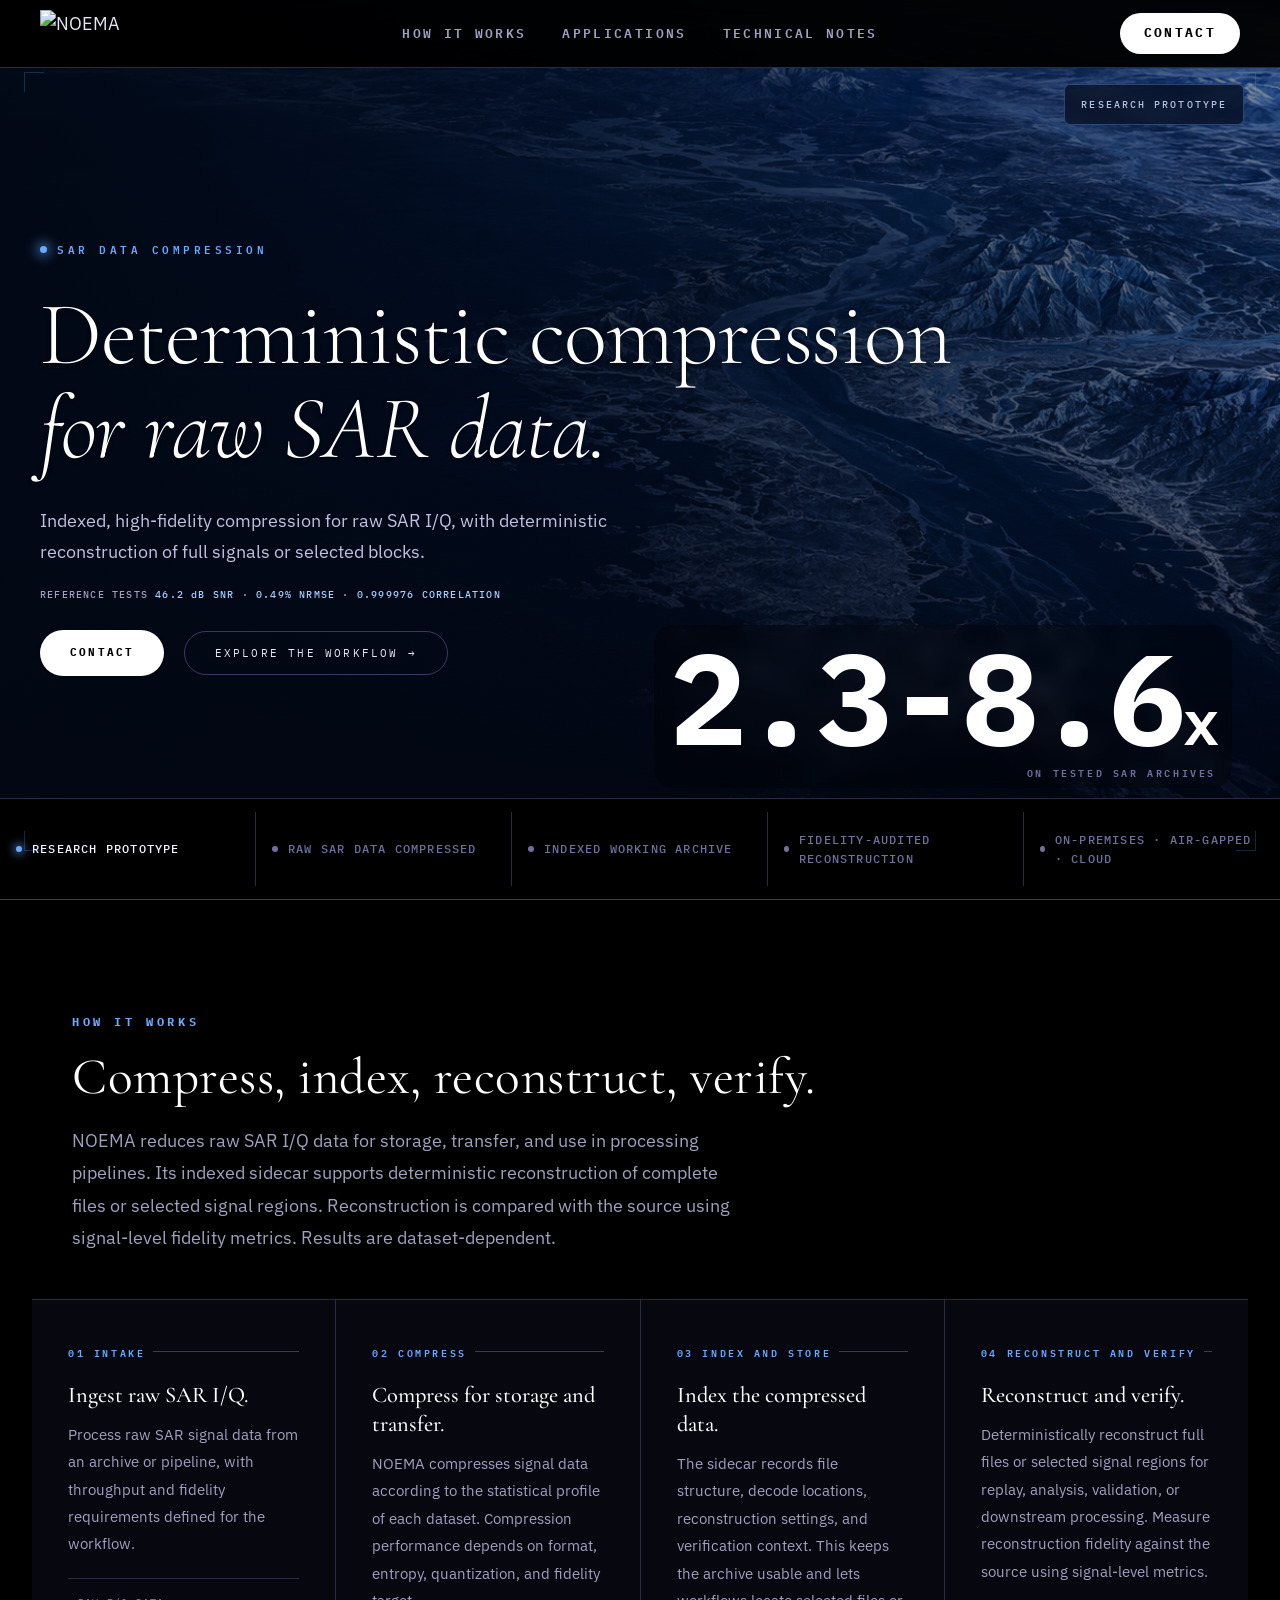
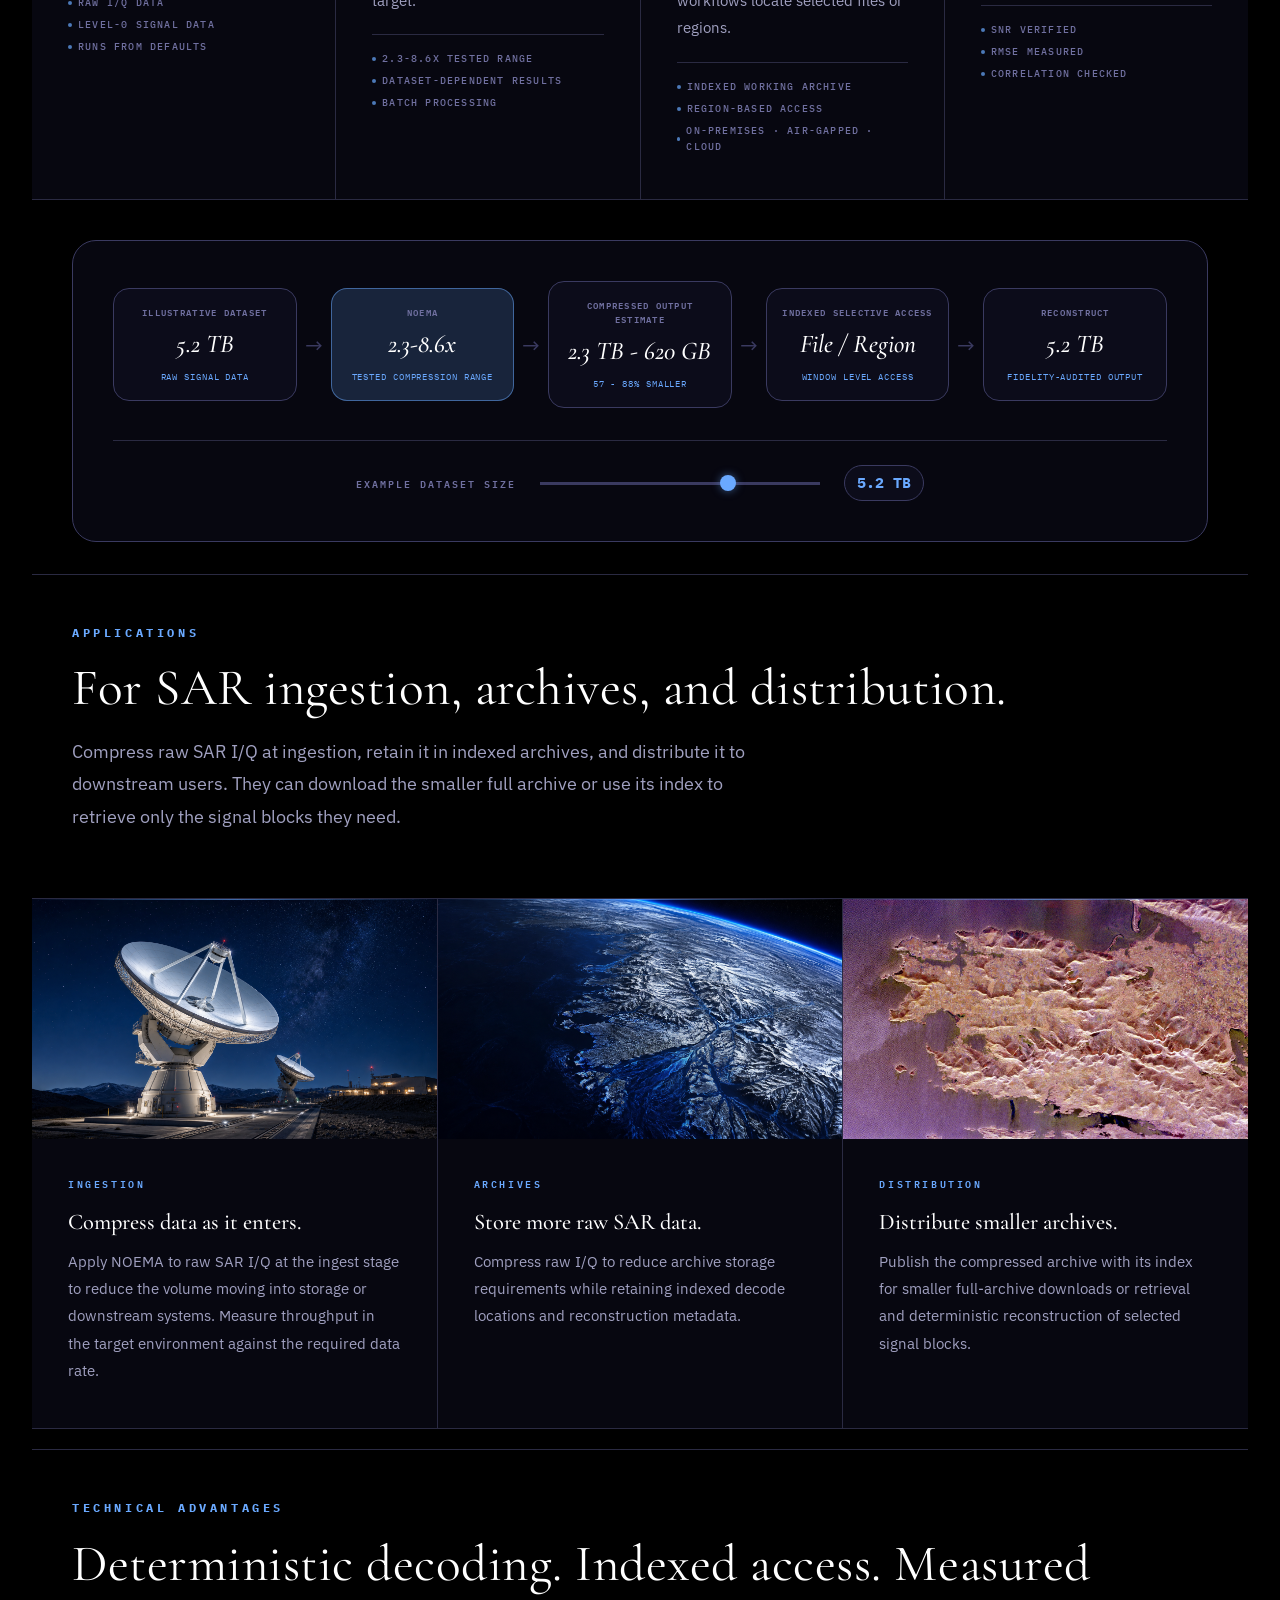
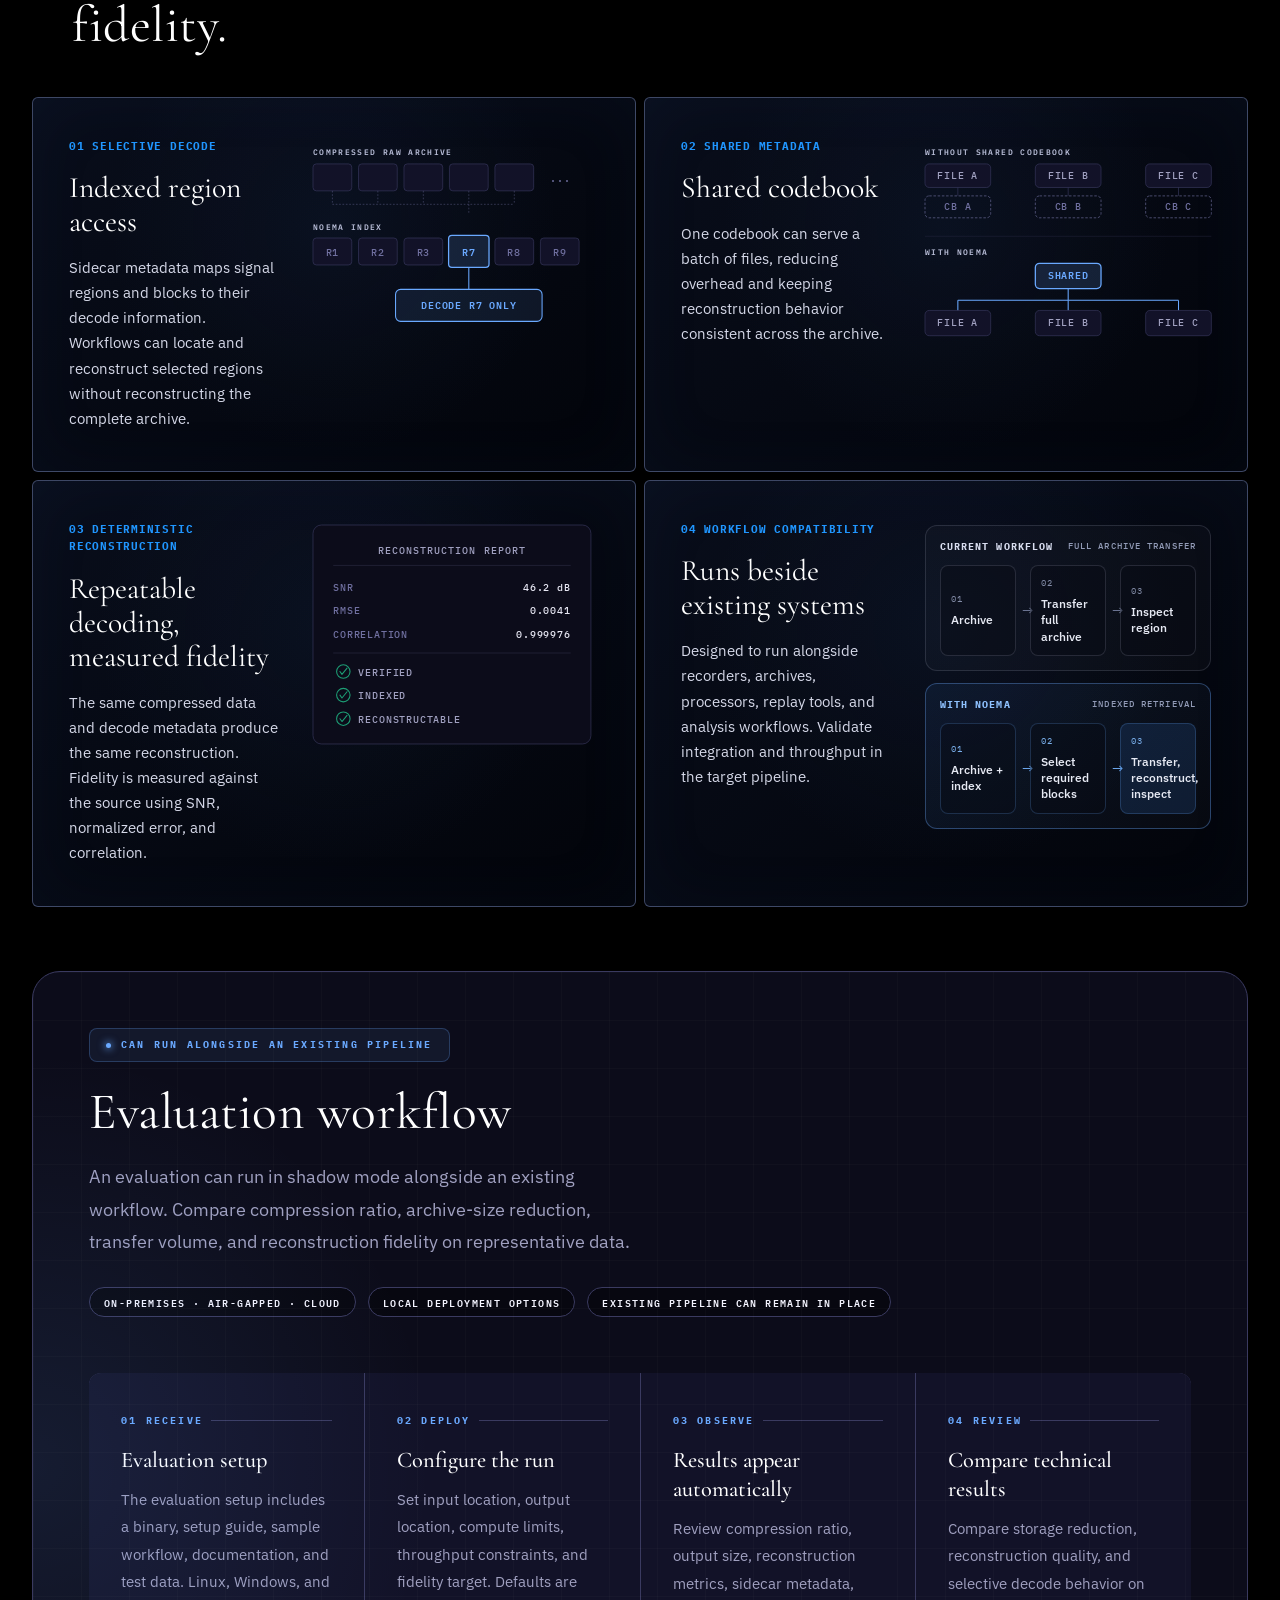
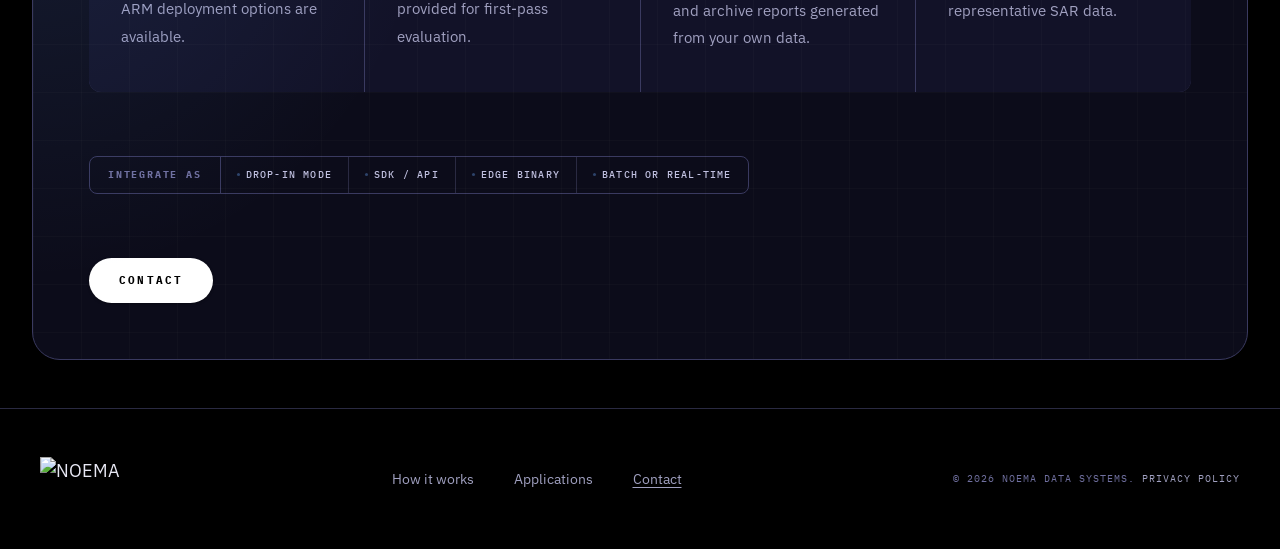
==== commit 195b3ba1: "Redesign workflow compatibility diagram" ====
--- a/index.html
+++ b/index.html
@@ -31,7 +31,7 @@
 <link rel="preconnect" href="https://fonts.googleapis.com">
 <link rel="preconnect" href="https://fonts.gstatic.com" crossorigin>
 <link href="https://fonts.googleapis.com/css2?family=Cormorant+Garamond:ital,wght@0,300;0,400;1,300;1,400&family=IBM+Plex+Mono:wght@400;500;600;700&family=IBM+Plex+Sans:wght@400;500;600;700&display=swap" rel="stylesheet">
-<link rel="stylesheet" href="css/style.css?v=20261017">
+<link rel="stylesheet" href="css/style.css?v=20261018">
 </head>
 <body>
 
@@ -337,36 +337,24 @@
           <p>Designed to run alongside recorders, archives, processors, replay tools, and analysis workflows. Validate integration and throughput in the target pipeline.</p>
         </div>
         <div class="principle-diagram">
-          <svg viewBox="0 0 400 300" xmlns="http://www.w3.org/2000/svg">
-            <text x="0" y="18" class="pd-label">Current workflow</text>
-            <text x="184" y="18" text-anchor="end" class="pd-label">Example</text>
-            <rect x="0" y="30" width="168" height="38" rx="6" fill="#121228" stroke="#3a3a60" stroke-width="0.75"/>
-            <text x="84" y="54" text-anchor="middle" fill="#e8e8f4" class="pd-mono">5.2 TB ARCHIVE</text>
-            <line x1="84" y1="68" x2="84" y2="88" stroke="#7070a0" stroke-width="1"/>
-            <path d="M80 84l4 5 4-5" fill="none" stroke="#7070a0" stroke-width="1"/>
-            <rect x="0" y="92" width="168" height="38" rx="6" fill="none" stroke="#D85A30" stroke-width="1"/>
-            <text x="84" y="116" text-anchor="middle" fill="#D85A30" class="pd-mono" style="font-size:10px;letter-spacing:0.04em">TRANSFER FULL ARCHIVE</text>
-            <line x1="84" y1="130" x2="84" y2="151" stroke="#7070a0" stroke-width="1"/>
-            <path d="M80 147l4 5 4-5" fill="none" stroke="#7070a0" stroke-width="1"/>
-            <text x="84" y="174" text-anchor="middle" fill="#7070a0" class="pd-mono">INSPECT 1 REGION</text>
-
-            <line x1="200" y1="0" x2="200" y2="280" stroke="#2a2a42" stroke-width="0.75"/>
-            <text x="220" y="18" class="pd-label">With Noema</text>
-            <text x="388" y="18" text-anchor="end" class="pd-label">Example</text>
-            <rect x="220" y="30" width="168" height="38" rx="6" fill="#121228" stroke="#3a3a60" stroke-width="0.75"/>
-            <text x="304" y="54" text-anchor="middle" fill="#e8e8f4" class="pd-mono">5.2 TB ARCHIVE</text>
-            <line x1="304" y1="68" x2="304" y2="88" stroke="#6aa9ff" stroke-width="1.25"/>
-            <path d="M300 84l4 5 4-5" fill="none" stroke="#6aa9ff" stroke-width="1.25"/>
-            <rect x="220" y="92" width="168" height="38" rx="6" fill="rgba(106,169,255,0.08)" stroke="#3a3a60" stroke-width="0.75"/>
-            <text x="304" y="116" text-anchor="middle" fill="#a8d0ff" class="pd-mono">INDEX LOCATES REGION</text>
-            <line x1="304" y1="130" x2="304" y2="151" stroke="#6aa9ff" stroke-width="1.25"/>
-            <path d="M300 147l4 5 4-5" fill="none" stroke="#6aa9ff" stroke-width="1.25"/>
-            <rect x="220" y="156" width="168" height="38" rx="6" fill="rgba(106,169,255,0.12)" stroke="#6aa9ff" stroke-width="1.5"/>
-            <text x="304" y="180" text-anchor="middle" fill="#6aa9ff" class="pd-mono" style="font-size:10px;letter-spacing:0.04em;font-weight:600">TRANSFER SELECTED REGION</text>
-            <line x1="304" y1="194" x2="304" y2="215" stroke="#6aa9ff" stroke-width="1.25"/>
-            <path d="M300 211l4 5 4-5" fill="none" stroke="#6aa9ff" stroke-width="1.25"/>
-            <text x="304" y="239" text-anchor="middle" fill="#a0a0c0" class="pd-mono" style="font-size:10px;letter-spacing:0.04em">RECONSTRUCT &amp; INSPECT</text>
-          </svg>
+          <div class="workflow-compare" aria-label="Workflow comparison">
+            <div class="workflow-lane workflow-lane-current">
+              <div class="workflow-lane-head"><span>Current workflow</span><span>Full archive transfer</span></div>
+              <div class="workflow-flow">
+                <div class="workflow-step"><span>01</span><strong>Archive</strong></div>
+                <div class="workflow-step"><span>02</span><strong>Transfer full archive</strong></div>
+                <div class="workflow-step"><span>03</span><strong>Inspect region</strong></div>
+              </div>
+            </div>
+            <div class="workflow-lane workflow-lane-noema">
+              <div class="workflow-lane-head"><span>With NOEMA</span><span>Indexed retrieval</span></div>
+              <div class="workflow-flow">
+                <div class="workflow-step"><span>01</span><strong>Archive + index</strong></div>
+                <div class="workflow-step"><span>02</span><strong>Select required blocks</strong></div>
+                <div class="workflow-step"><span>03</span><strong>Transfer, reconstruct, inspect</strong></div>
+              </div>
+            </div>
+          </div>
         </div>
       </div>
     </div>
--- a/css/style.css
+++ b/css/style.css
@@ -559,6 +559,85 @@
   text-transform: uppercase;
   fill: #b9bed8;
 }
+.workflow-compare {
+  display: grid;
+  gap: 12px;
+  width: 100%;
+  max-width: 560px;
+}
+.workflow-lane {
+  padding: 14px;
+  border: 1px solid rgba(185, 190, 216, 0.16);
+  border-radius: 12px;
+  background: rgba(255, 255, 255, 0.025);
+}
+.workflow-lane-noema {
+  border-color: rgba(106, 169, 255, 0.35);
+  background: linear-gradient(135deg, rgba(49, 102, 174, 0.13), rgba(255, 255, 255, 0.025));
+}
+.workflow-lane-head {
+  display: flex;
+  align-items: center;
+  justify-content: space-between;
+  gap: 12px;
+  margin-bottom: 11px;
+  color: #d9def0;
+  font-family: var(--mono);
+  font-size: 10px;
+  font-weight: 700;
+  letter-spacing: 0.11em;
+  line-height: 1.4;
+  text-transform: uppercase;
+}
+.workflow-lane-head span:last-child {
+  color: #929bb7;
+  font-size: 9px;
+  font-weight: 500;
+  text-align: right;
+}
+.workflow-lane-noema .workflow-lane-head span:first-child { color: #8fc2ff; }
+.workflow-flow {
+  display: grid;
+  grid-template-columns: repeat(3, minmax(0, 1fr));
+  gap: 14px;
+}
+.workflow-step {
+  position: relative;
+  display: flex;
+  min-height: 66px;
+  flex-direction: column;
+  justify-content: center;
+  gap: 6px;
+  padding: 10px;
+  border: 1px solid rgba(185, 190, 216, 0.16);
+  border-radius: 8px;
+  background: rgba(8, 10, 20, 0.42);
+}
+.workflow-step:not(:last-child)::after {
+  content: '→';
+  position: absolute;
+  top: 50%;
+  right: -13px;
+  color: #707a98;
+  font-size: 14px;
+  transform: translate(50%, -50%);
+}
+.workflow-step > span {
+  color: #828ba6;
+  font-family: var(--mono);
+  font-size: 9px;
+  letter-spacing: 0.12em;
+}
+.workflow-step strong {
+  color: #e6e9f3;
+  font-size: 12px;
+  font-weight: 550;
+  line-height: 1.35;
+}
+.workflow-lane-noema .workflow-step { border-color: rgba(106, 169, 255, 0.21); }
+.workflow-lane-noema .workflow-step:not(:last-child)::after { color: #70aef5; }
+.workflow-lane-noema .workflow-step > span { color: #79aeea; }
+.workflow-lane-noema .workflow-step:last-child { background: rgba(49, 102, 174, 0.2); }
 @media (max-width: 1024px) {
   .tech-advantages-grid {
     grid-template-columns: 1fr;
@@ -581,6 +660,17 @@
   }
   .tech-advantages-grid .principle-diagram svg {
     max-width: 320px;
+  }
+  .workflow-compare { max-width: none; }
+  .workflow-lane { padding: 13px; }
+  .workflow-flow { grid-template-columns: 1fr; gap: 10px; }
+  .workflow-step { min-height: 54px; padding: 9px 11px; }
+  .workflow-step:not(:last-child)::after {
+    content: '↓';
+    top: auto;
+    right: 50%;
+    bottom: -14px;
+    transform: translateX(50%);
   }
 }
 
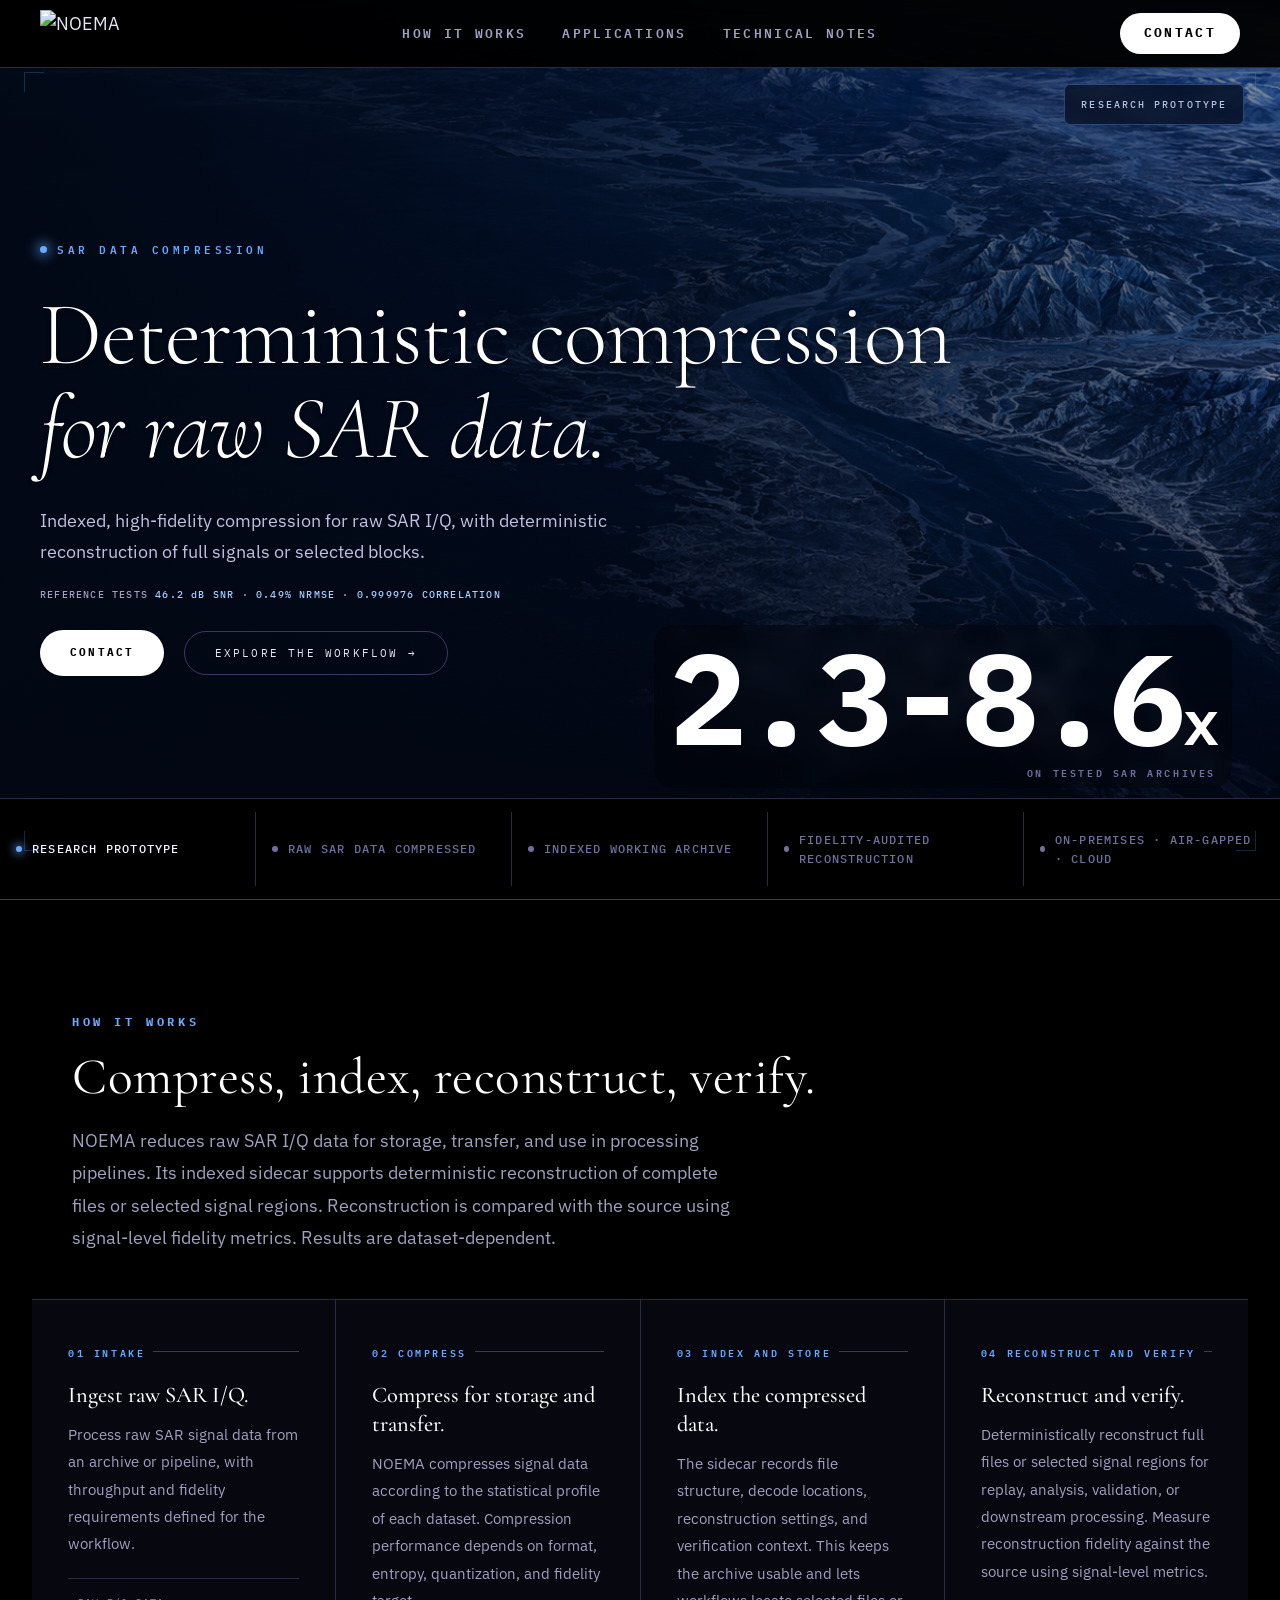
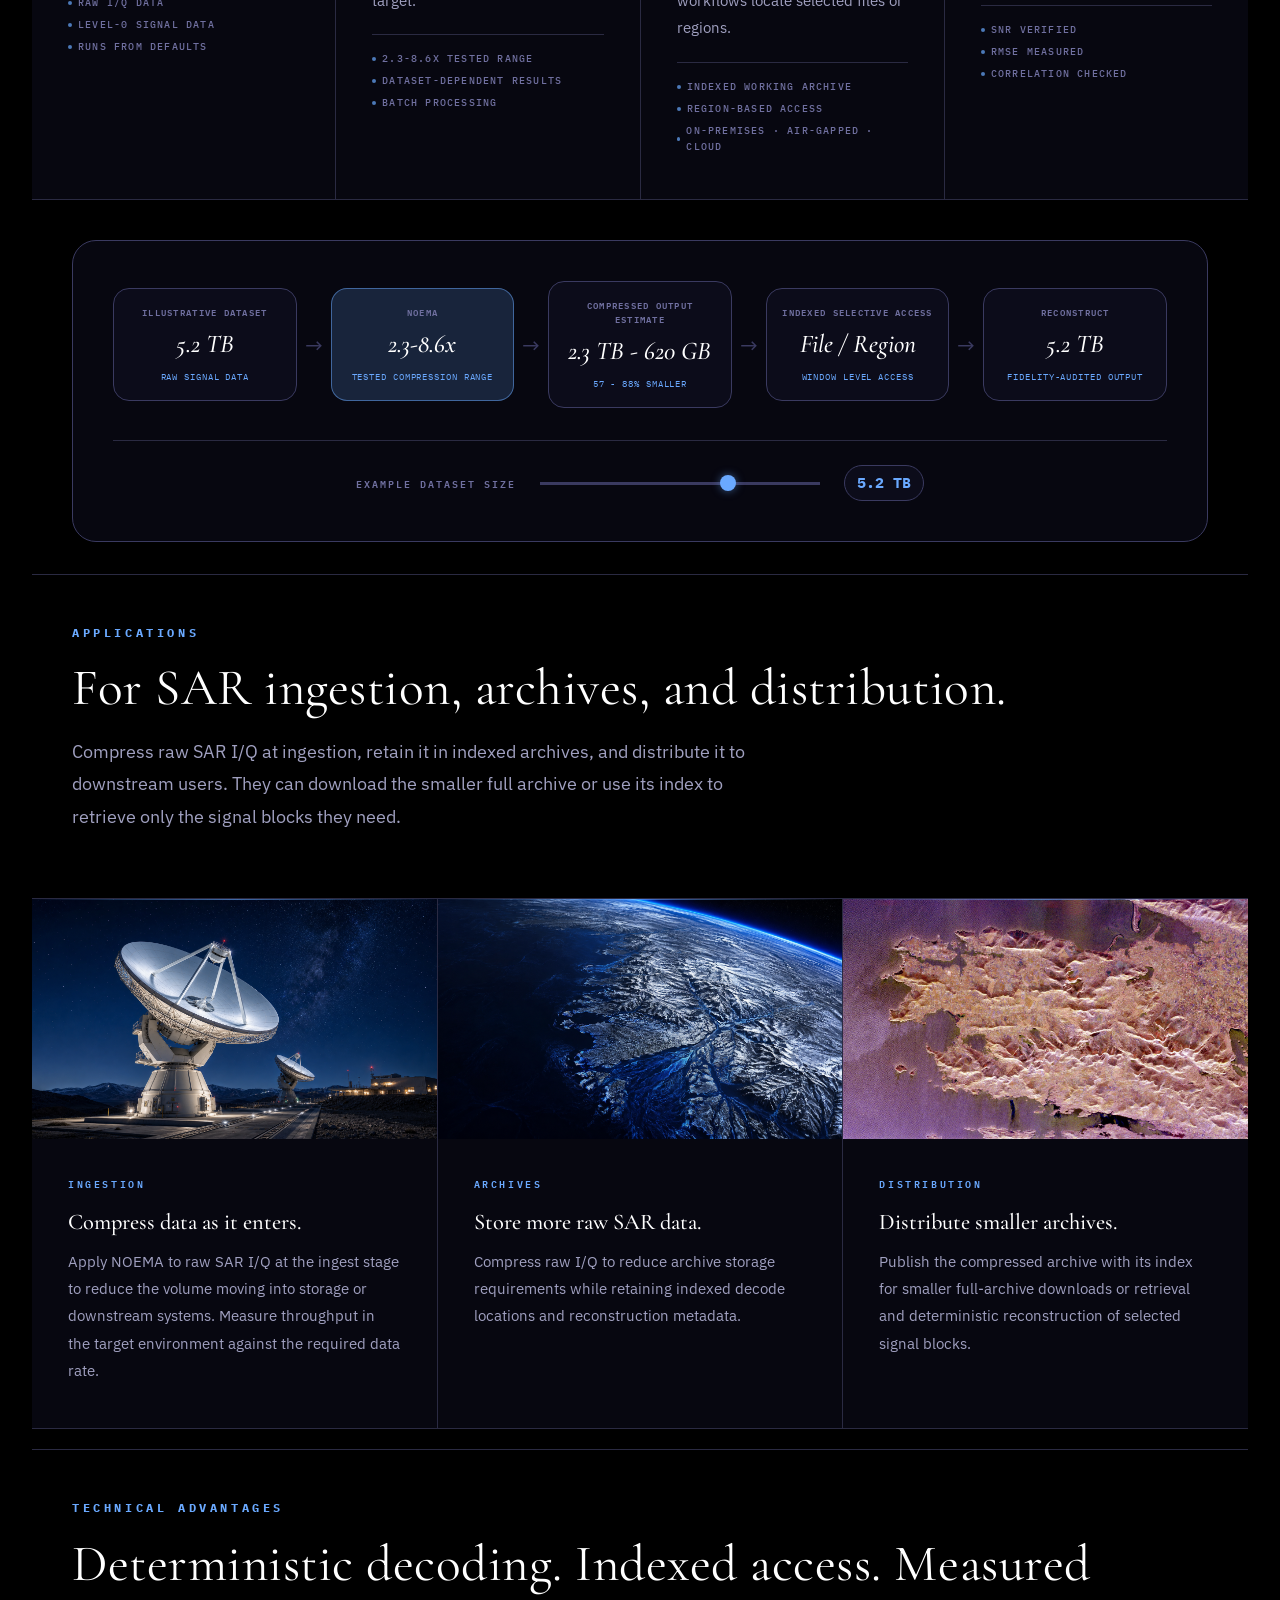
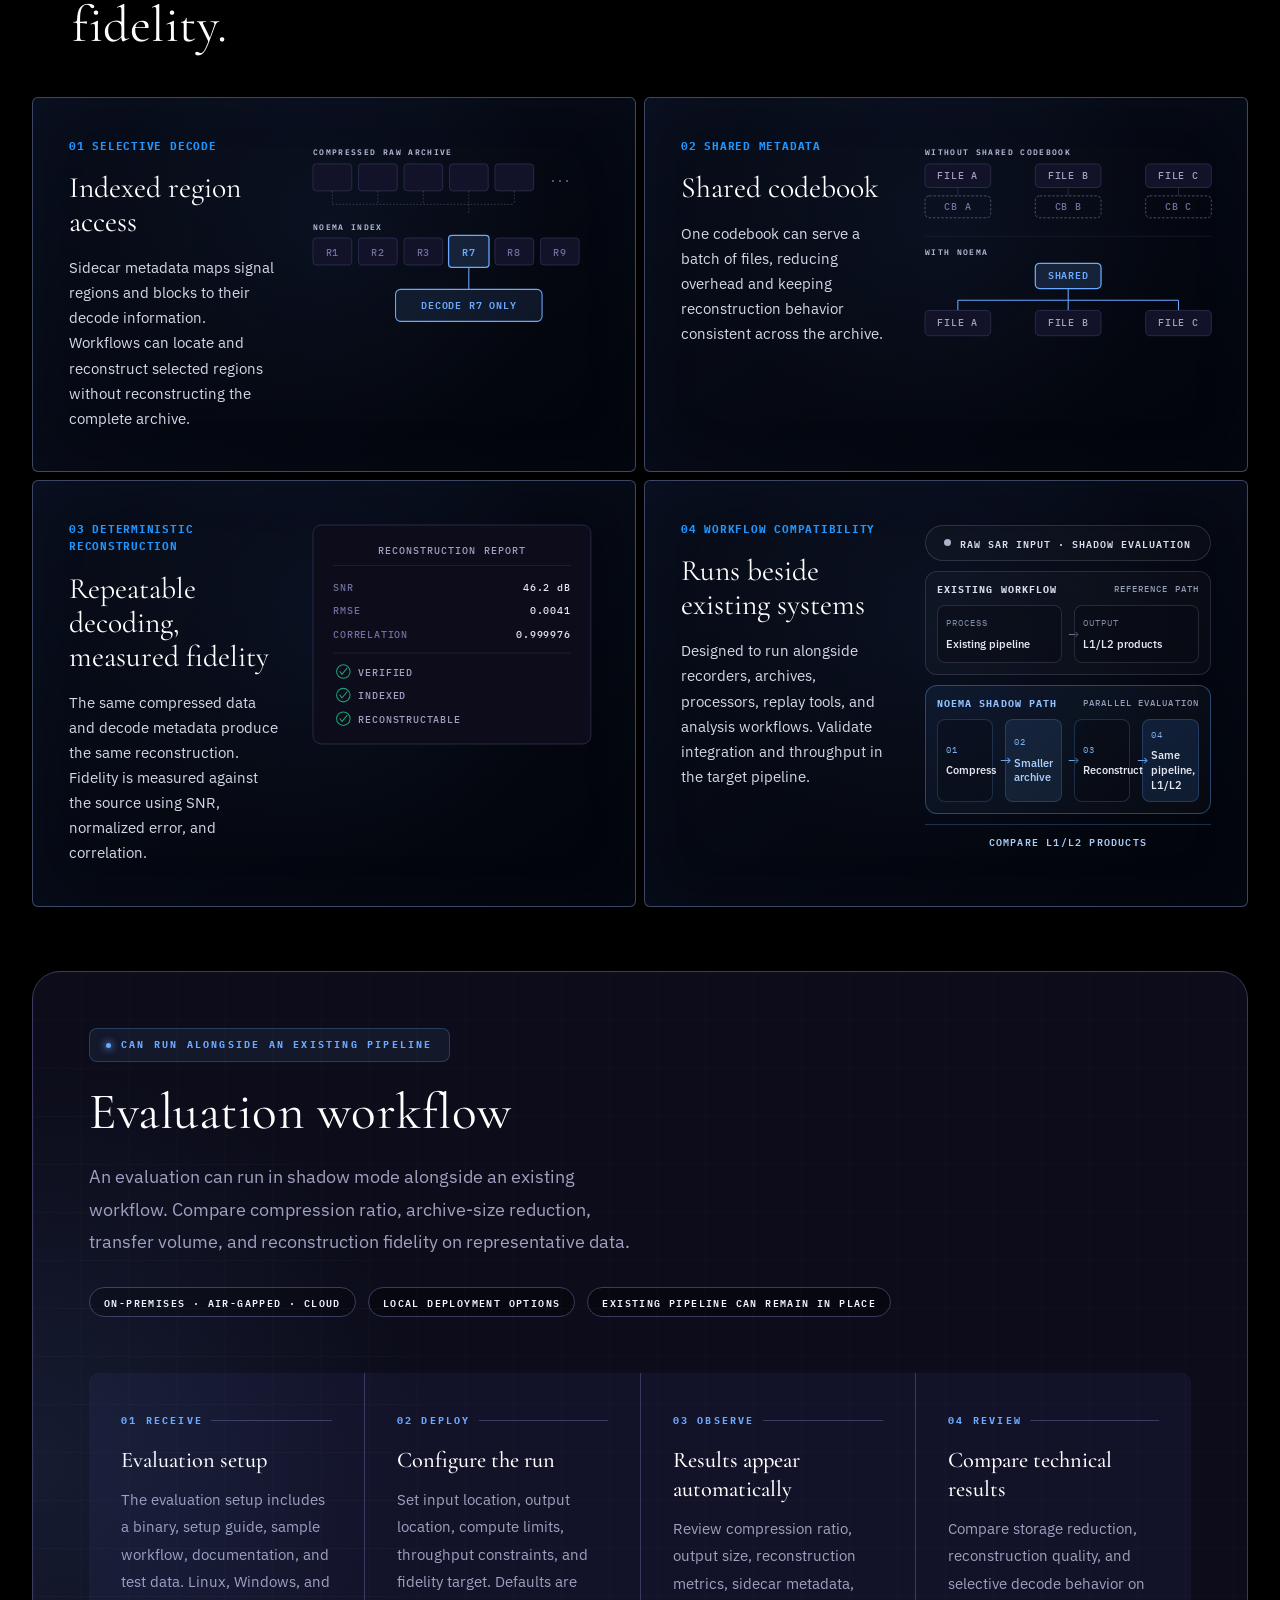
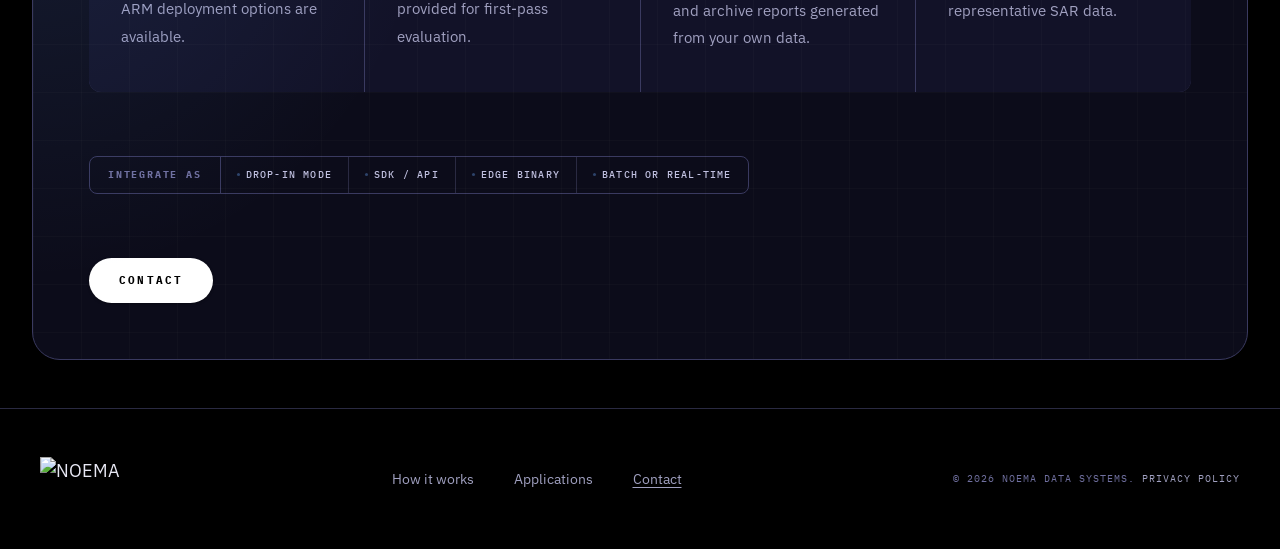
==== commit b6b715a8: "Show parallel shadow workflow comparison" ====
--- a/index.html
+++ b/index.html
@@ -31,7 +31,7 @@
 <link rel="preconnect" href="https://fonts.googleapis.com">
 <link rel="preconnect" href="https://fonts.gstatic.com" crossorigin>
 <link href="https://fonts.googleapis.com/css2?family=Cormorant+Garamond:ital,wght@0,300;0,400;1,300;1,400&family=IBM+Plex+Mono:wght@400;500;600;700&family=IBM+Plex+Sans:wght@400;500;600;700&display=swap" rel="stylesheet">
-<link rel="stylesheet" href="css/style.css?v=20261018">
+<link rel="stylesheet" href="css/style.css?v=20261018b">
 </head>
 <body>
 
@@ -337,23 +337,25 @@
           <p>Designed to run alongside recorders, archives, processors, replay tools, and analysis workflows. Validate integration and throughput in the target pipeline.</p>
         </div>
         <div class="principle-diagram">
-          <div class="workflow-compare" aria-label="Workflow comparison">
+          <div class="workflow-compare" aria-label="Shadow-mode workflow compatibility and L1/L2 product comparison">
+            <div class="workflow-input"><span></span>Raw SAR input · shadow evaluation</div>
             <div class="workflow-lane workflow-lane-current">
-              <div class="workflow-lane-head"><span>Current workflow</span><span>Full archive transfer</span></div>
-              <div class="workflow-flow">
-                <div class="workflow-step"><span>01</span><strong>Archive</strong></div>
-                <div class="workflow-step"><span>02</span><strong>Transfer full archive</strong></div>
-                <div class="workflow-step"><span>03</span><strong>Inspect region</strong></div>
+              <div class="workflow-lane-head"><span>Existing workflow</span><span>Reference path</span></div>
+              <div class="workflow-flow workflow-flow-current">
+                <div class="workflow-step"><span>PROCESS</span><strong>Existing pipeline</strong></div>
+                <div class="workflow-step"><span>OUTPUT</span><strong>L1/L2 products</strong></div>
               </div>
             </div>
             <div class="workflow-lane workflow-lane-noema">
-              <div class="workflow-lane-head"><span>With NOEMA</span><span>Indexed retrieval</span></div>
-              <div class="workflow-flow">
-                <div class="workflow-step"><span>01</span><strong>Archive + index</strong></div>
-                <div class="workflow-step"><span>02</span><strong>Select required blocks</strong></div>
-                <div class="workflow-step"><span>03</span><strong>Transfer, reconstruct, inspect</strong></div>
+              <div class="workflow-lane-head"><span>NOEMA shadow path</span><span>Parallel evaluation</span></div>
+              <div class="workflow-flow workflow-flow-noema">
+                <div class="workflow-step"><span>01</span><strong>Compress</strong></div>
+                <div class="workflow-step workflow-step-compact"><span>02</span><strong>Smaller archive</strong></div>
+                <div class="workflow-step"><span>03</span><strong>Reconstruct</strong></div>
+                <div class="workflow-step"><span>04</span><strong>Same pipeline, L1/L2</strong></div>
               </div>
             </div>
+            <div class="workflow-compare-output"><span>Compare L1/L2 products</span></div>
           </div>
         </div>
       </div>
--- a/css/style.css
+++ b/css/style.css
@@ -561,12 +561,36 @@
 }
 .workflow-compare {
   display: grid;
-  gap: 12px;
+  gap: 10px;
   width: 100%;
-  max-width: 560px;
+  max-width: 600px;
+}
+.workflow-input {
+  display: flex;
+  align-items: center;
+  justify-content: center;
+  gap: 9px;
+  padding: 9px 12px;
+  border: 1px solid rgba(185, 190, 216, 0.18);
+  border-radius: 999px;
+  color: #d9def0;
+  background: rgba(255, 255, 255, 0.025);
+  font-family: var(--mono);
+  font-size: 10px;
+  font-weight: 600;
+  letter-spacing: 0.1em;
+  text-align: center;
+  text-transform: uppercase;
+}
+.workflow-input span {
+  width: 7px;
+  height: 7px;
+  flex: 0 0 7px;
+  border-radius: 50%;
+  background: #a9b3ca;
 }
 .workflow-lane {
-  padding: 14px;
+  padding: 11px;
   border: 1px solid rgba(185, 190, 216, 0.16);
   border-radius: 12px;
   background: rgba(255, 255, 255, 0.025);
@@ -580,7 +604,7 @@
   align-items: center;
   justify-content: space-between;
   gap: 12px;
-  margin-bottom: 11px;
+  margin-bottom: 8px;
   color: #d9def0;
   font-family: var(--mono);
   font-size: 10px;
@@ -598,17 +622,35 @@
 .workflow-lane-noema .workflow-lane-head span:first-child { color: #8fc2ff; }
 .workflow-flow {
   display: grid;
-  grid-template-columns: repeat(3, minmax(0, 1fr));
-  gap: 14px;
+  gap: 12px;
+}
+.workflow-flow-current { grid-template-columns: repeat(2, minmax(0, 1fr)); }
+.workflow-flow-noema { grid-template-columns: repeat(4, minmax(0, 1fr)); }
+.workflow-flow-noema .workflow-step-compact { background: rgba(106, 169, 255, 0.1); }
+.workflow-flow-noema .workflow-step-compact strong { color: #acd0ff; }
+.workflow-flow-noema .workflow-step-compact > span { color: #8bbcff; }
+.workflow-compare-output {
+  display: flex;
+  align-items: center;
+  justify-content: center;
+  min-height: 34px;
+  border-top: 1px solid rgba(106, 169, 255, 0.25);
+  color: #a9ccf8;
+  font-family: var(--mono);
+  font-size: 10px;
+  font-weight: 600;
+  letter-spacing: 0.12em;
+  text-align: center;
+  text-transform: uppercase;
 }
 .workflow-step {
   position: relative;
   display: flex;
-  min-height: 66px;
+  min-height: 58px;
   flex-direction: column;
   justify-content: center;
   gap: 6px;
-  padding: 10px;
+  padding: 8px;
   border: 1px solid rgba(185, 190, 216, 0.16);
   border-radius: 8px;
   background: rgba(8, 10, 20, 0.42);
@@ -630,7 +672,7 @@
 }
 .workflow-step strong {
   color: #e6e9f3;
-  font-size: 12px;
+  font-size: 11px;
   font-weight: 550;
   line-height: 1.35;
 }
@@ -662,9 +704,10 @@
     max-width: 320px;
   }
   .workflow-compare { max-width: none; }
-  .workflow-lane { padding: 13px; }
-  .workflow-flow { grid-template-columns: 1fr; gap: 10px; }
-  .workflow-step { min-height: 54px; padding: 9px 11px; }
+  .workflow-lane { padding: 12px; }
+  .workflow-flow-current,
+  .workflow-flow-noema { grid-template-columns: 1fr; gap: 10px; }
+  .workflow-step { min-height: 48px; padding: 8px 11px; }
   .workflow-step:not(:last-child)::after {
     content: '↓';
     top: auto;
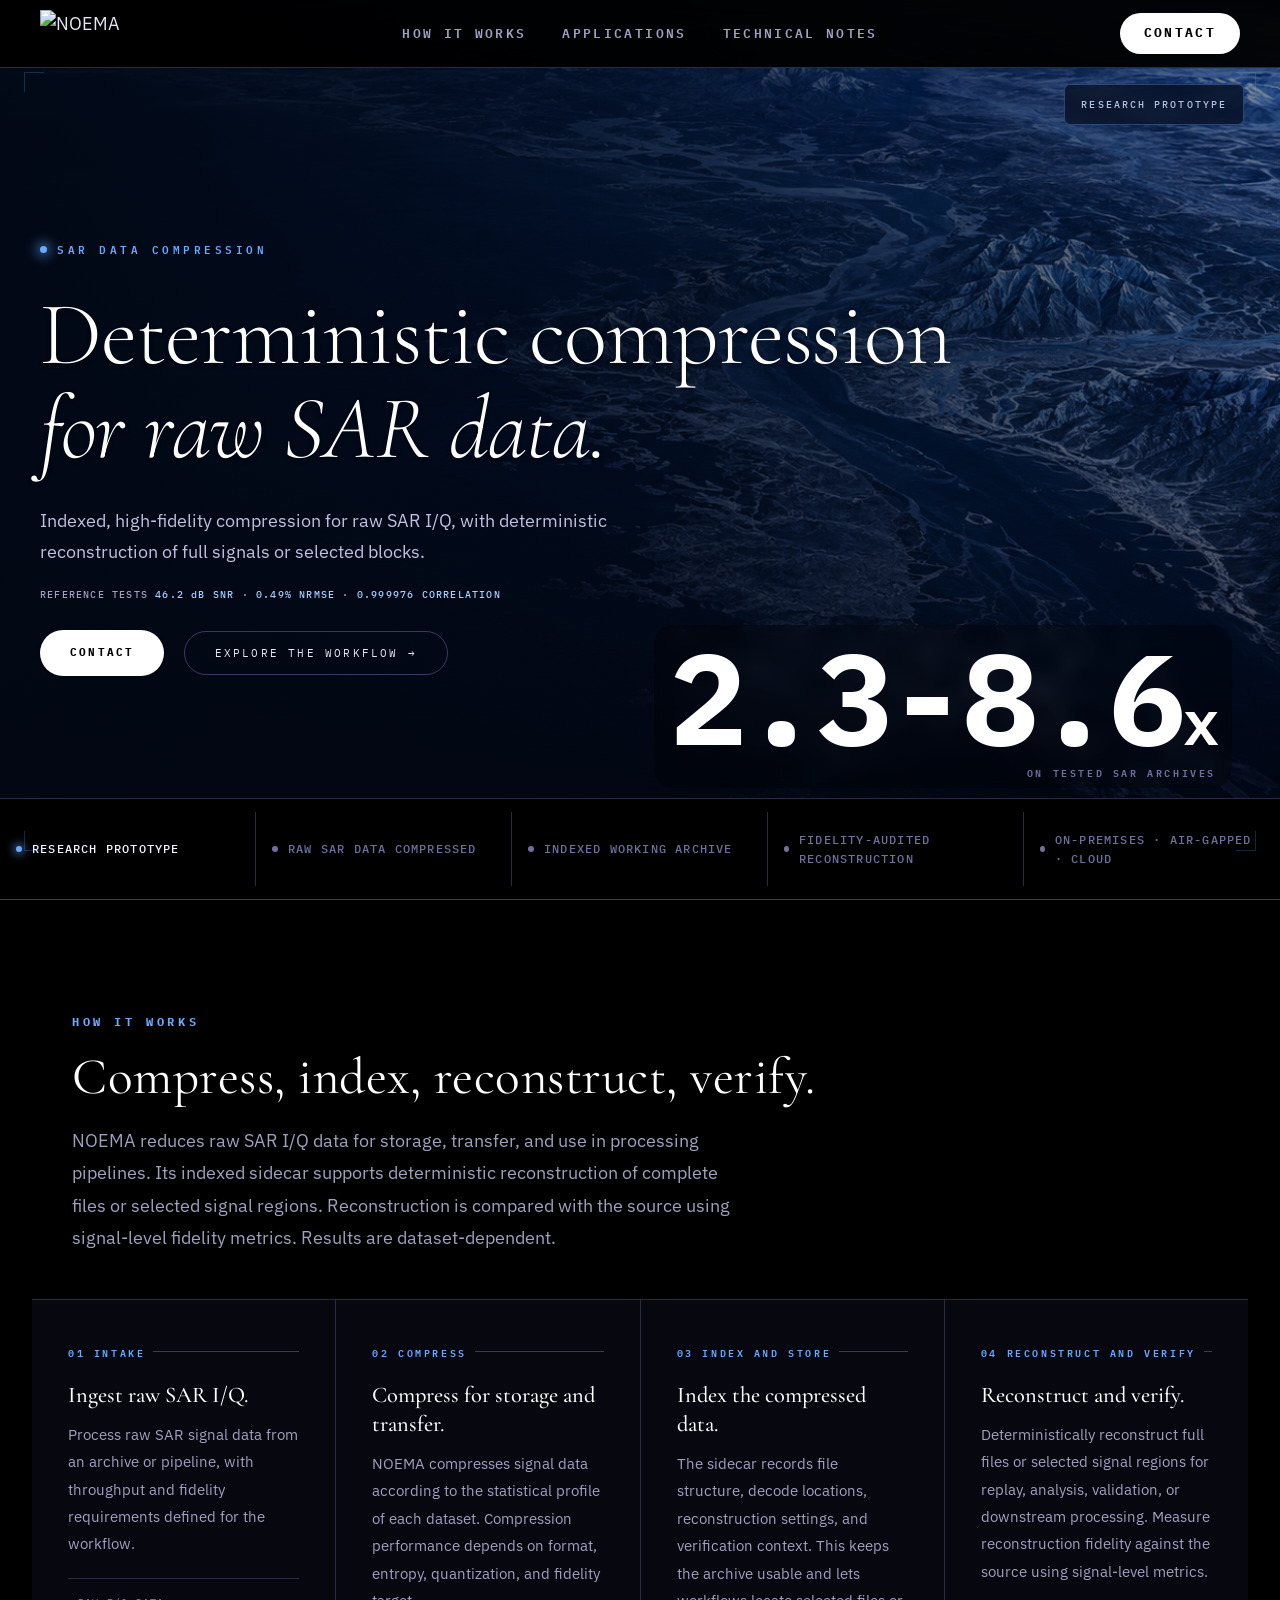
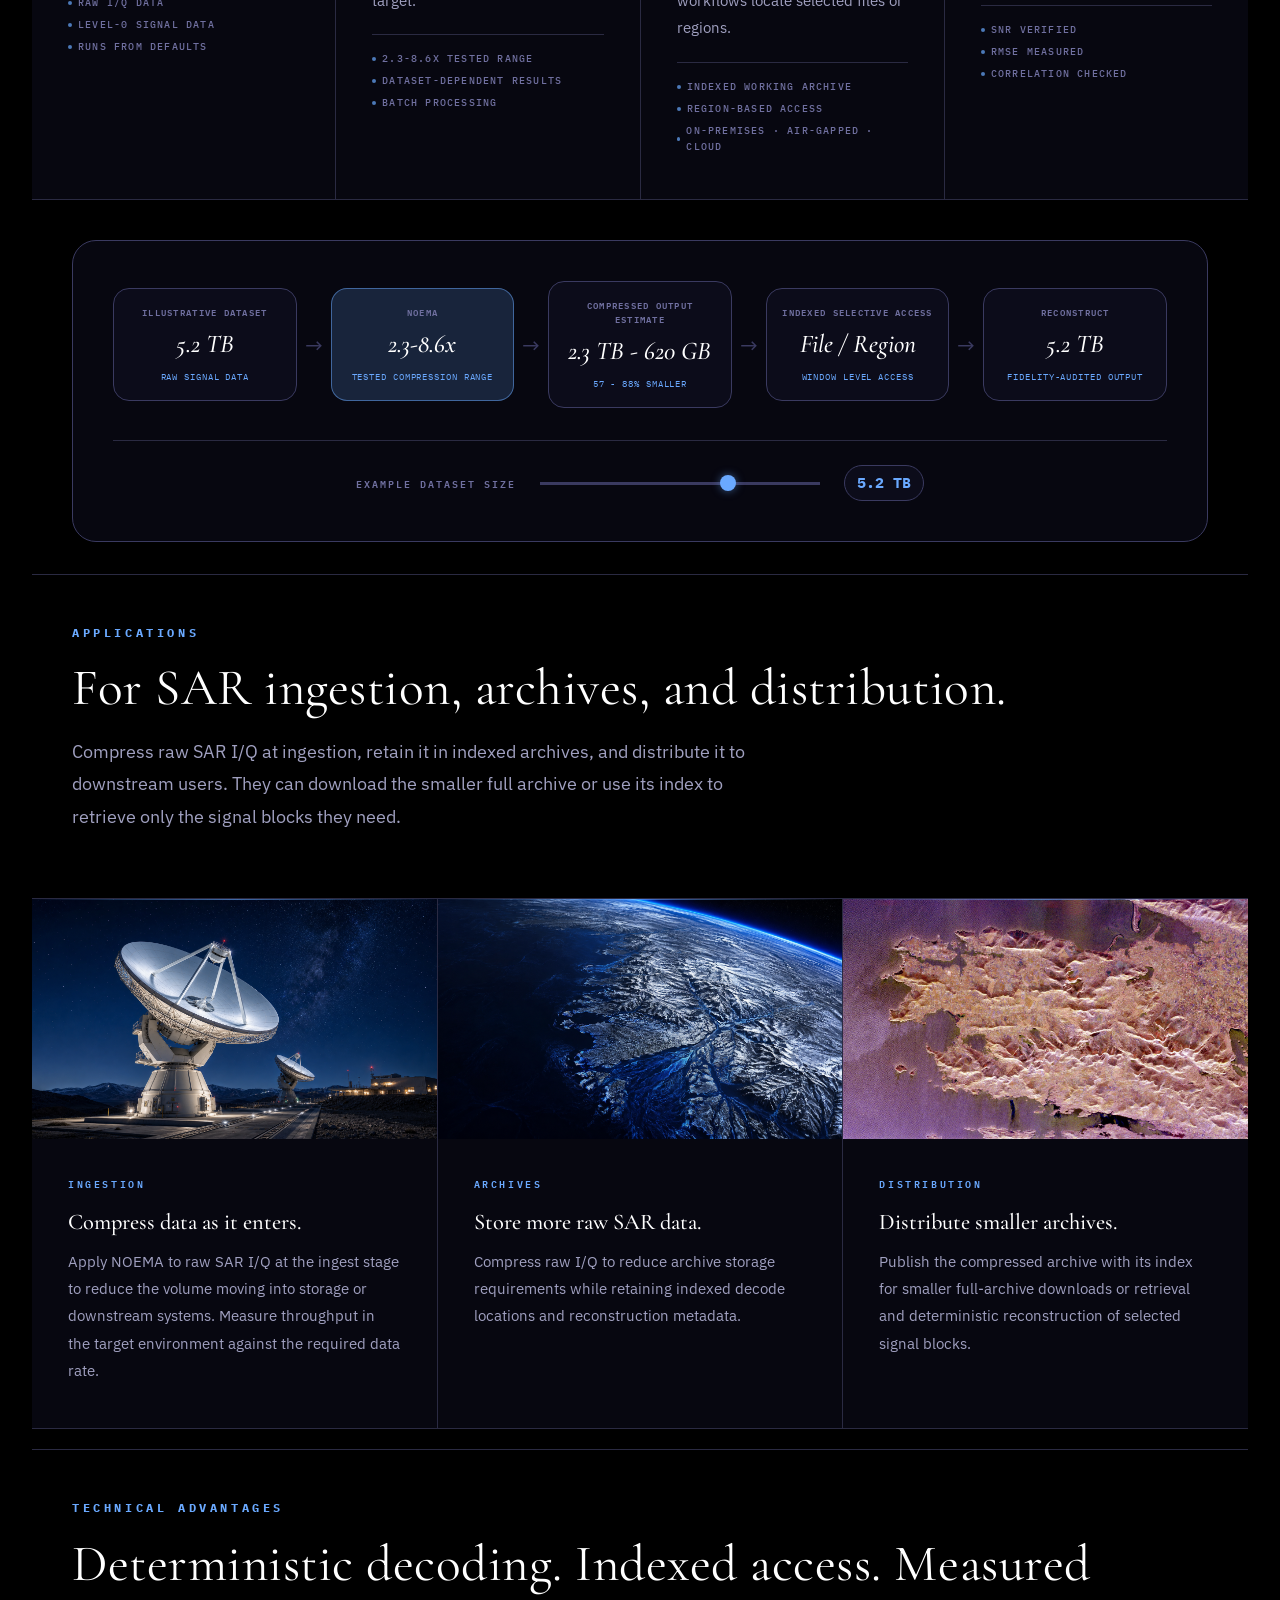
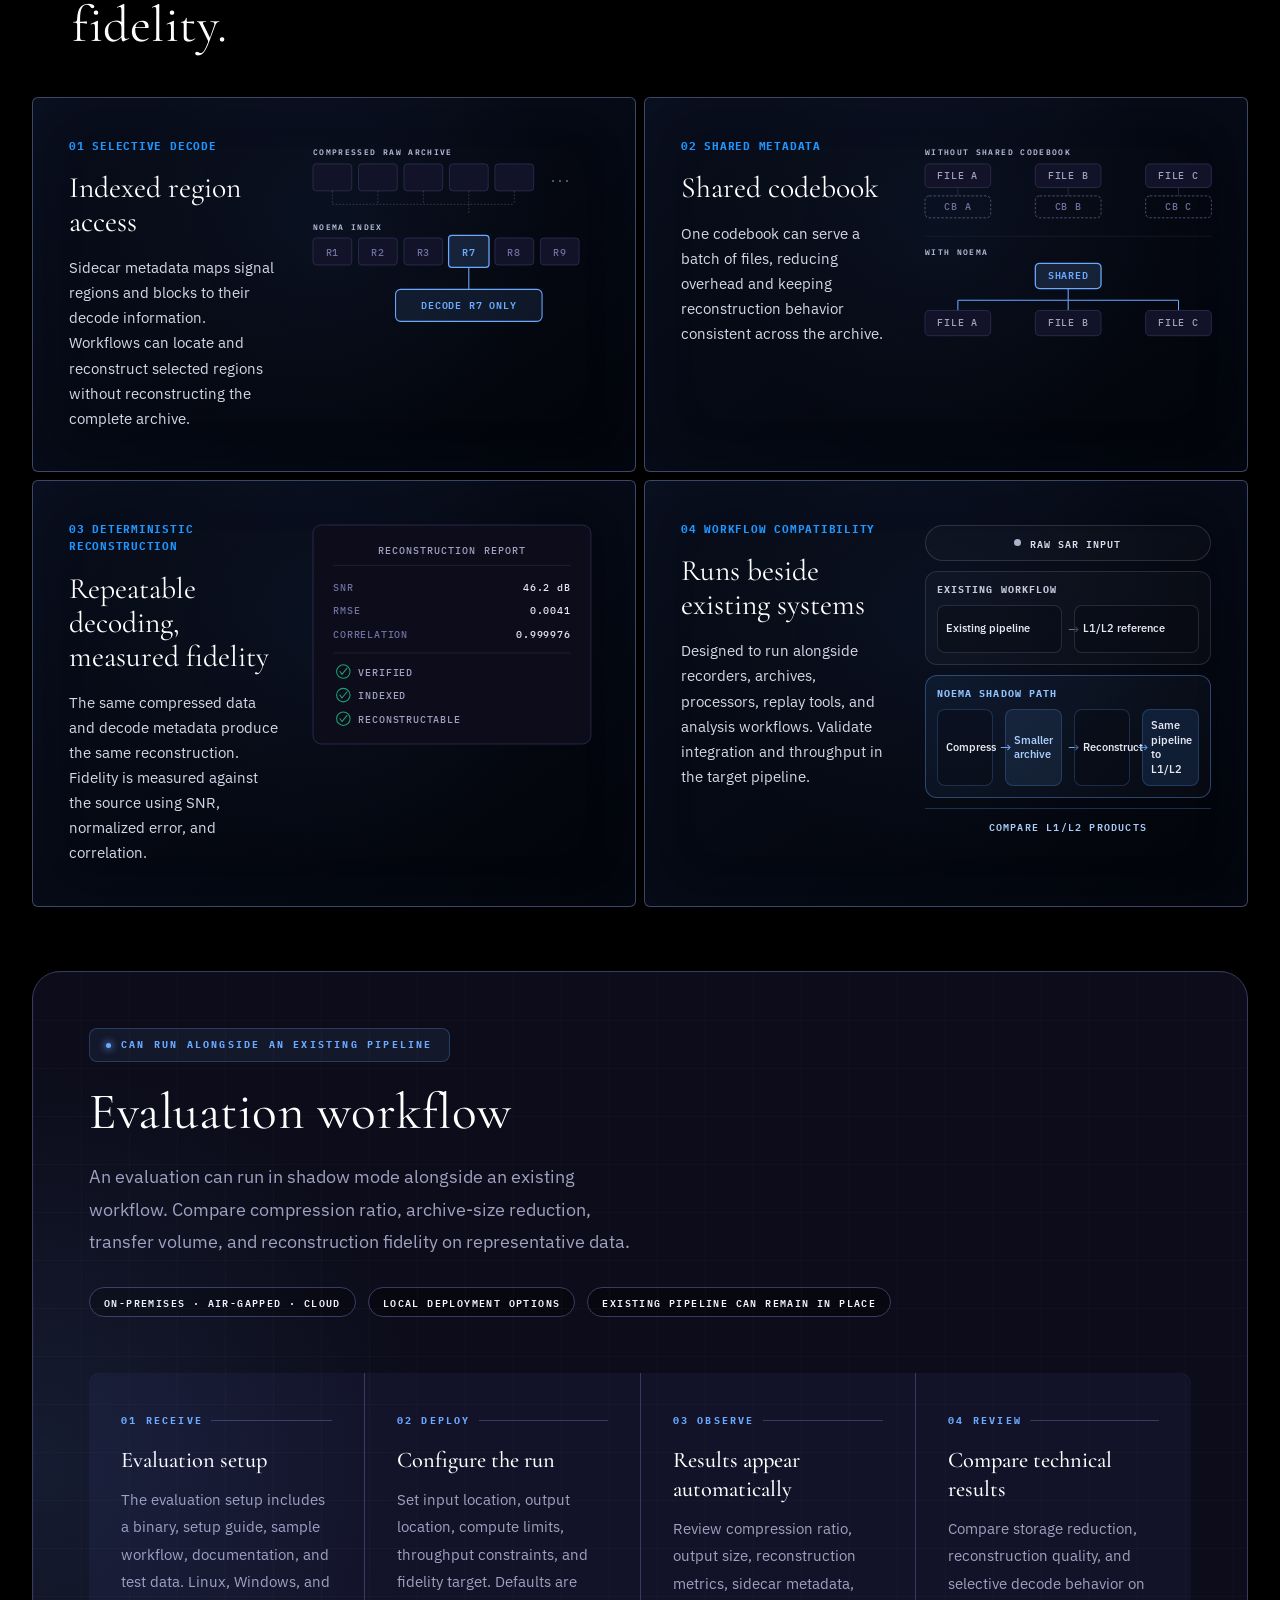
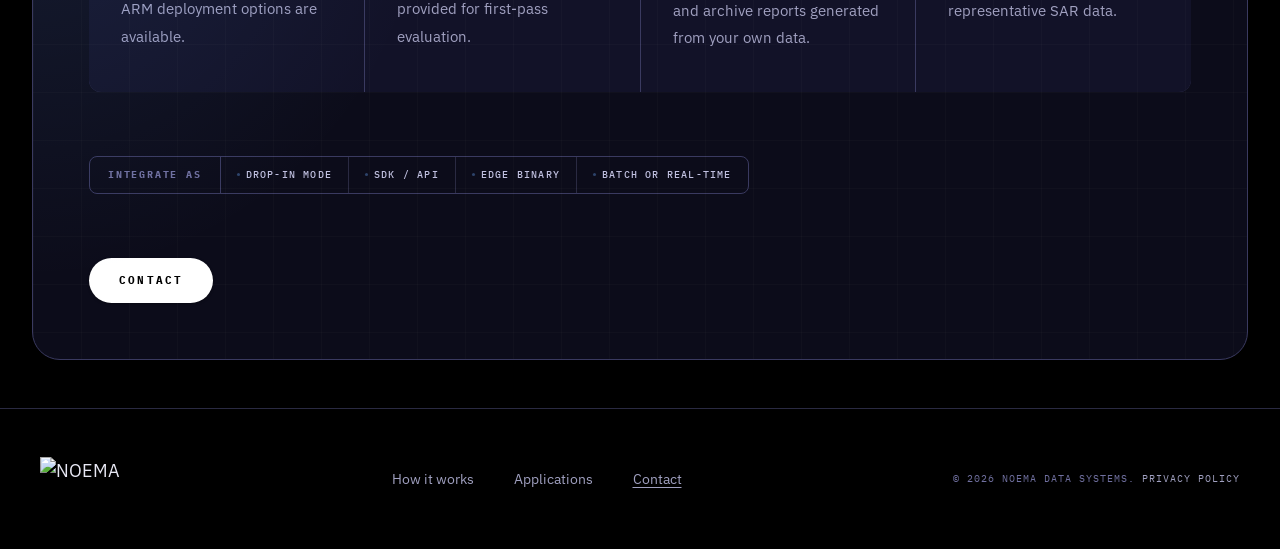
==== commit 63ed29de: "Simplify workflow comparison diagram" ====
--- a/index.html
+++ b/index.html
@@ -31,7 +31,7 @@
 <link rel="preconnect" href="https://fonts.googleapis.com">
 <link rel="preconnect" href="https://fonts.gstatic.com" crossorigin>
 <link href="https://fonts.googleapis.com/css2?family=Cormorant+Garamond:ital,wght@0,300;0,400;1,300;1,400&family=IBM+Plex+Mono:wght@400;500;600;700&family=IBM+Plex+Sans:wght@400;500;600;700&display=swap" rel="stylesheet">
-<link rel="stylesheet" href="css/style.css?v=20261018b">
+<link rel="stylesheet" href="css/style.css?v=20261018c">
 </head>
 <body>
 
@@ -337,22 +337,22 @@
           <p>Designed to run alongside recorders, archives, processors, replay tools, and analysis workflows. Validate integration and throughput in the target pipeline.</p>
         </div>
         <div class="principle-diagram">
-          <div class="workflow-compare" aria-label="Shadow-mode workflow compatibility and L1/L2 product comparison">
-            <div class="workflow-input"><span></span>Raw SAR input · shadow evaluation</div>
+          <div class="workflow-compare" aria-label="Parallel SAR processing paths with L1/L2 product comparison">
+            <div class="workflow-input"><span></span>Raw SAR input</div>
             <div class="workflow-lane workflow-lane-current">
-              <div class="workflow-lane-head"><span>Existing workflow</span><span>Reference path</span></div>
+              <div class="workflow-lane-head"><span>Existing workflow</span></div>
               <div class="workflow-flow workflow-flow-current">
-                <div class="workflow-step"><span>PROCESS</span><strong>Existing pipeline</strong></div>
-                <div class="workflow-step"><span>OUTPUT</span><strong>L1/L2 products</strong></div>
+                <div class="workflow-step"><strong>Existing pipeline</strong></div>
+                <div class="workflow-step"><strong>L1/L2 reference</strong></div>
               </div>
             </div>
             <div class="workflow-lane workflow-lane-noema">
-              <div class="workflow-lane-head"><span>NOEMA shadow path</span><span>Parallel evaluation</span></div>
+              <div class="workflow-lane-head"><span>NOEMA shadow path</span></div>
               <div class="workflow-flow workflow-flow-noema">
-                <div class="workflow-step"><span>01</span><strong>Compress</strong></div>
-                <div class="workflow-step workflow-step-compact"><span>02</span><strong>Smaller archive</strong></div>
-                <div class="workflow-step"><span>03</span><strong>Reconstruct</strong></div>
-                <div class="workflow-step"><span>04</span><strong>Same pipeline, L1/L2</strong></div>
+                <div class="workflow-step"><strong>Compress</strong></div>
+                <div class="workflow-step workflow-step-compact"><strong>Smaller archive</strong></div>
+                <div class="workflow-step"><strong>Reconstruct</strong></div>
+                <div class="workflow-step"><strong>Same pipeline to L1/L2</strong></div>
               </div>
             </div>
             <div class="workflow-compare-output"><span>Compare L1/L2 products</span></div>
--- a/css/style.css
+++ b/css/style.css
@@ -613,13 +613,8 @@
   line-height: 1.4;
   text-transform: uppercase;
 }
-.workflow-lane-head span:last-child {
-  color: #929bb7;
-  font-size: 9px;
-  font-weight: 500;
-  text-align: right;
-}
-.workflow-lane-noema .workflow-lane-head span:first-child { color: #8fc2ff; }
+.workflow-lane-current .workflow-lane-head span { color: #c4cadb; }
+.workflow-lane-noema .workflow-lane-head span { color: #8fc2ff; }
 .workflow-flow {
   display: grid;
   gap: 12px;
@@ -646,10 +641,10 @@
 .workflow-step {
   position: relative;
   display: flex;
-  min-height: 58px;
+  min-height: 48px;
   flex-direction: column;
   justify-content: center;
-  gap: 6px;
+  gap: 0;
   padding: 8px;
   border: 1px solid rgba(185, 190, 216, 0.16);
   border-radius: 8px;
@@ -664,12 +659,6 @@
   font-size: 14px;
   transform: translate(50%, -50%);
 }
-.workflow-step > span {
-  color: #828ba6;
-  font-family: var(--mono);
-  font-size: 9px;
-  letter-spacing: 0.12em;
-}
 .workflow-step strong {
   color: #e6e9f3;
   font-size: 11px;
@@ -678,7 +667,6 @@
 }
 .workflow-lane-noema .workflow-step { border-color: rgba(106, 169, 255, 0.21); }
 .workflow-lane-noema .workflow-step:not(:last-child)::after { color: #70aef5; }
-.workflow-lane-noema .workflow-step > span { color: #79aeea; }
 .workflow-lane-noema .workflow-step:last-child { background: rgba(49, 102, 174, 0.2); }
 @media (max-width: 1024px) {
   .tech-advantages-grid {
@@ -707,7 +695,7 @@
   .workflow-lane { padding: 12px; }
   .workflow-flow-current,
   .workflow-flow-noema { grid-template-columns: 1fr; gap: 10px; }
-  .workflow-step { min-height: 48px; padding: 8px 11px; }
+  .workflow-step { min-height: 44px; padding: 8px 11px; }
   .workflow-step:not(:last-child)::after {
     content: '↓';
     top: auto;
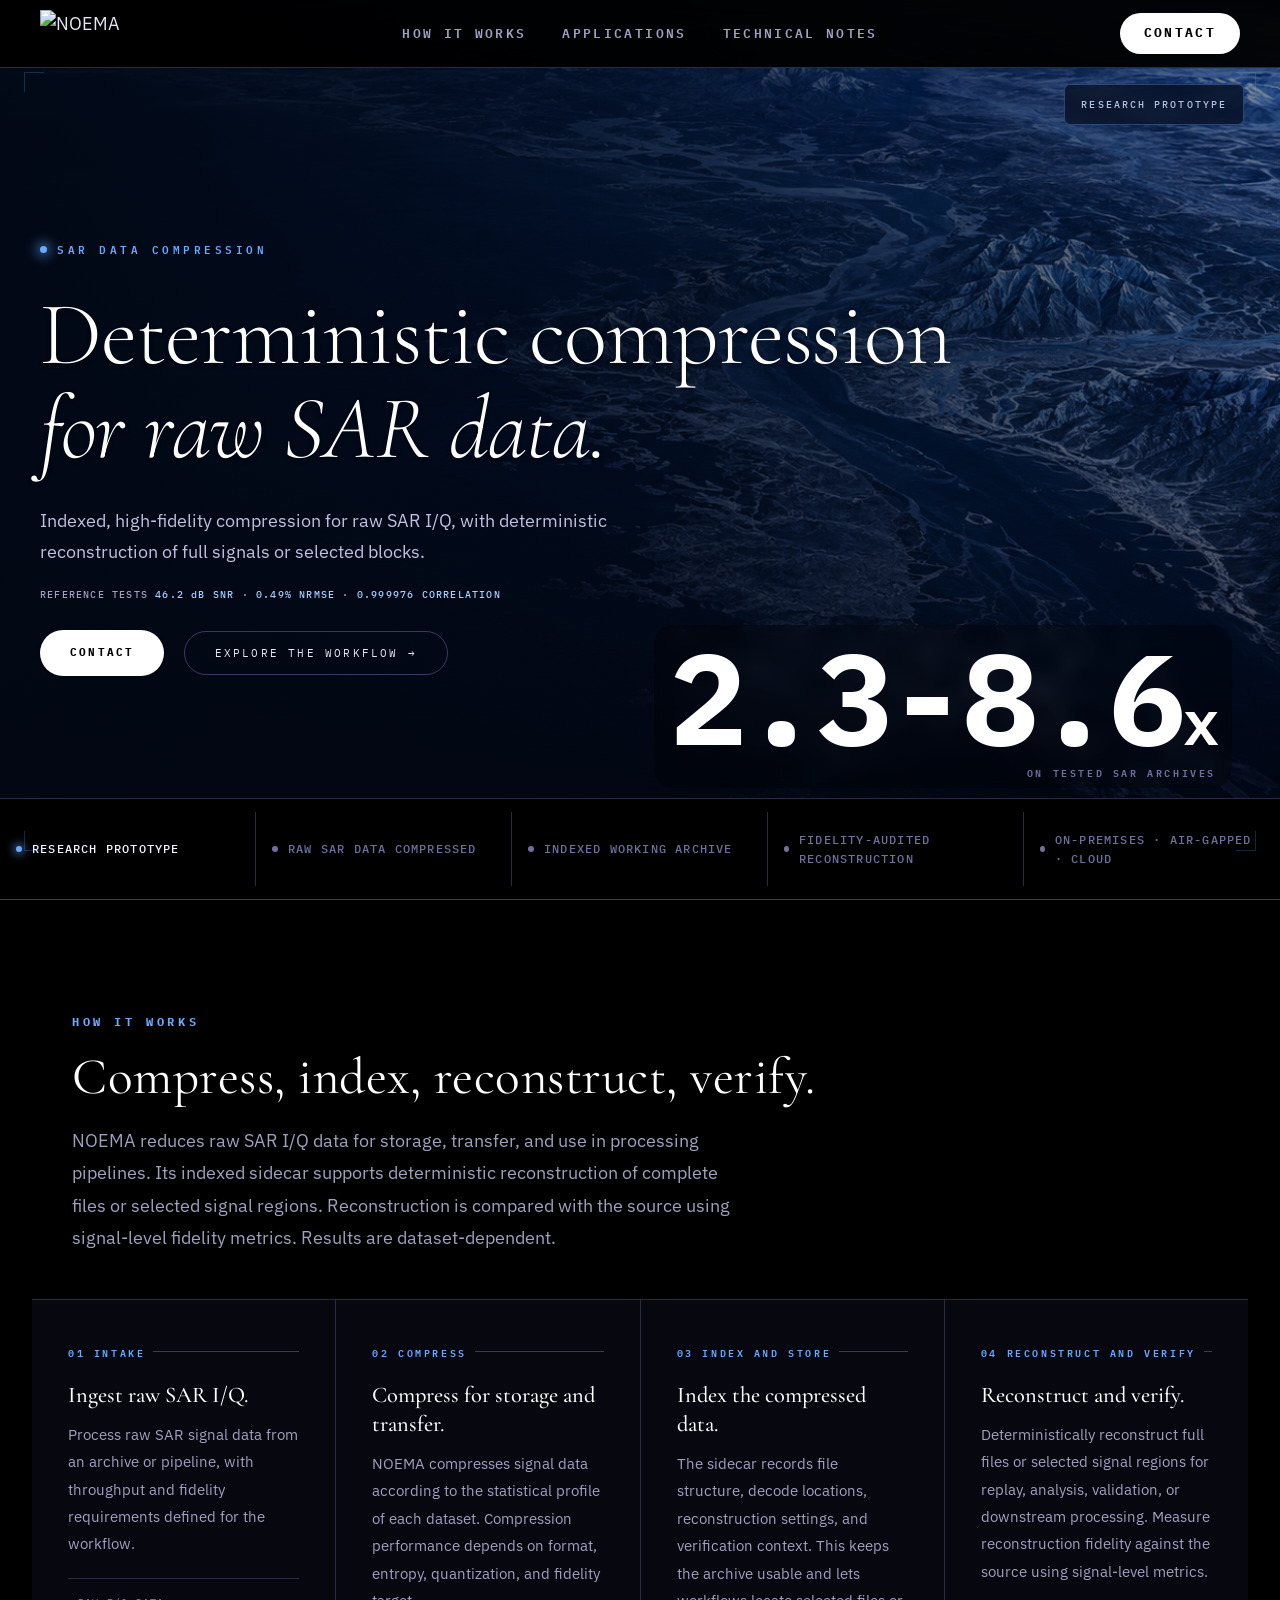
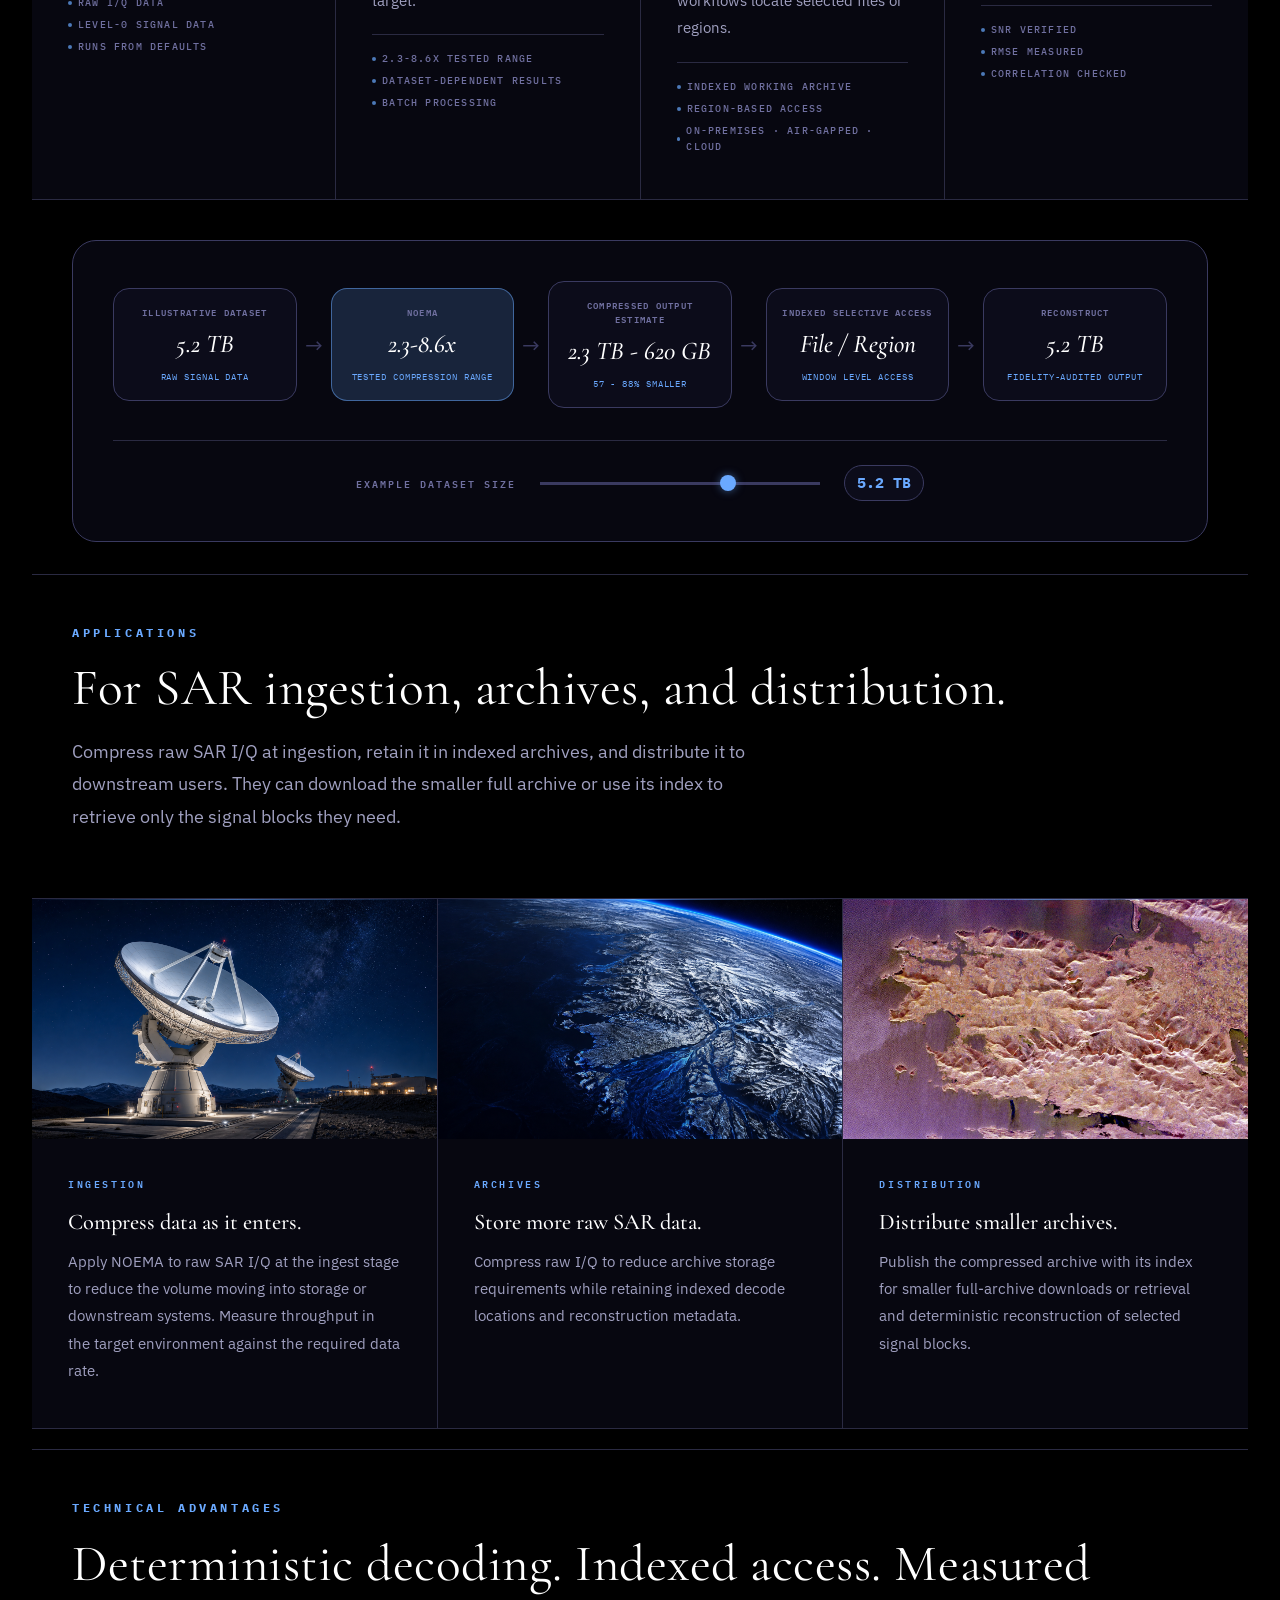
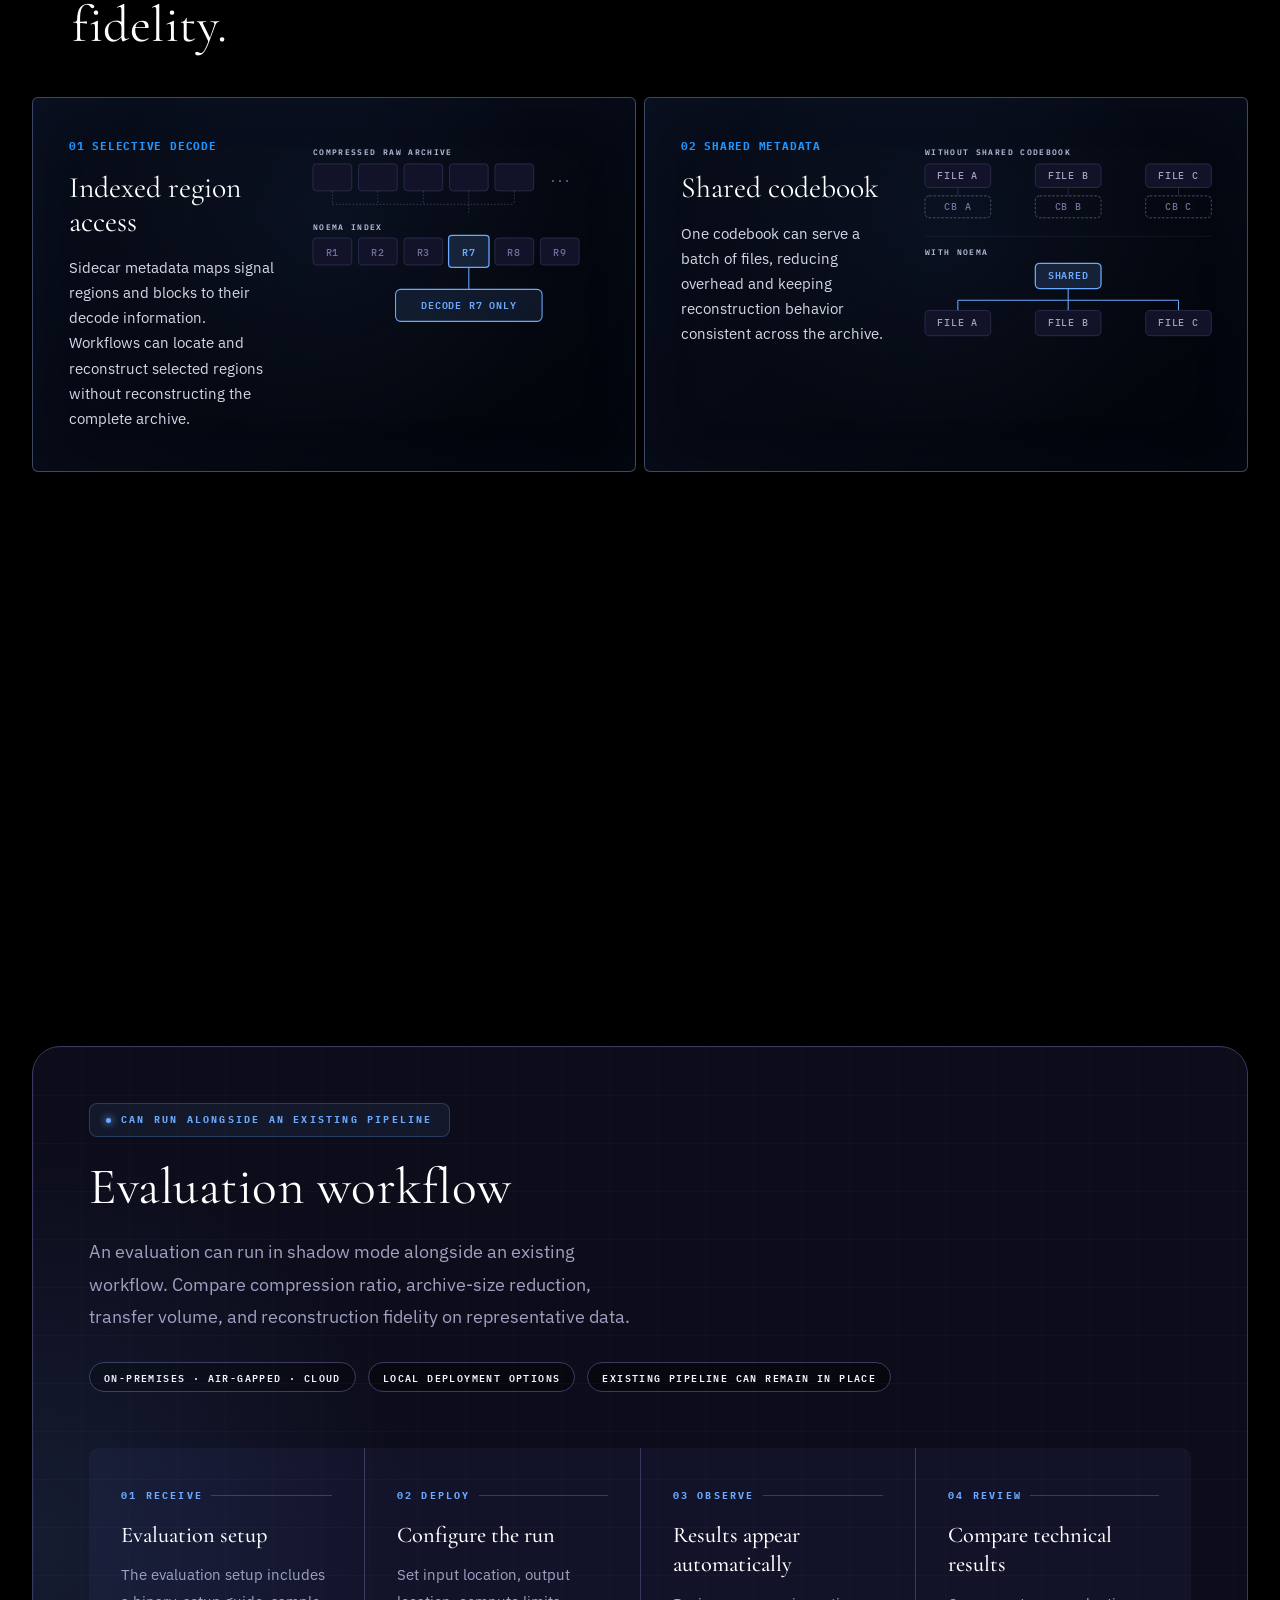
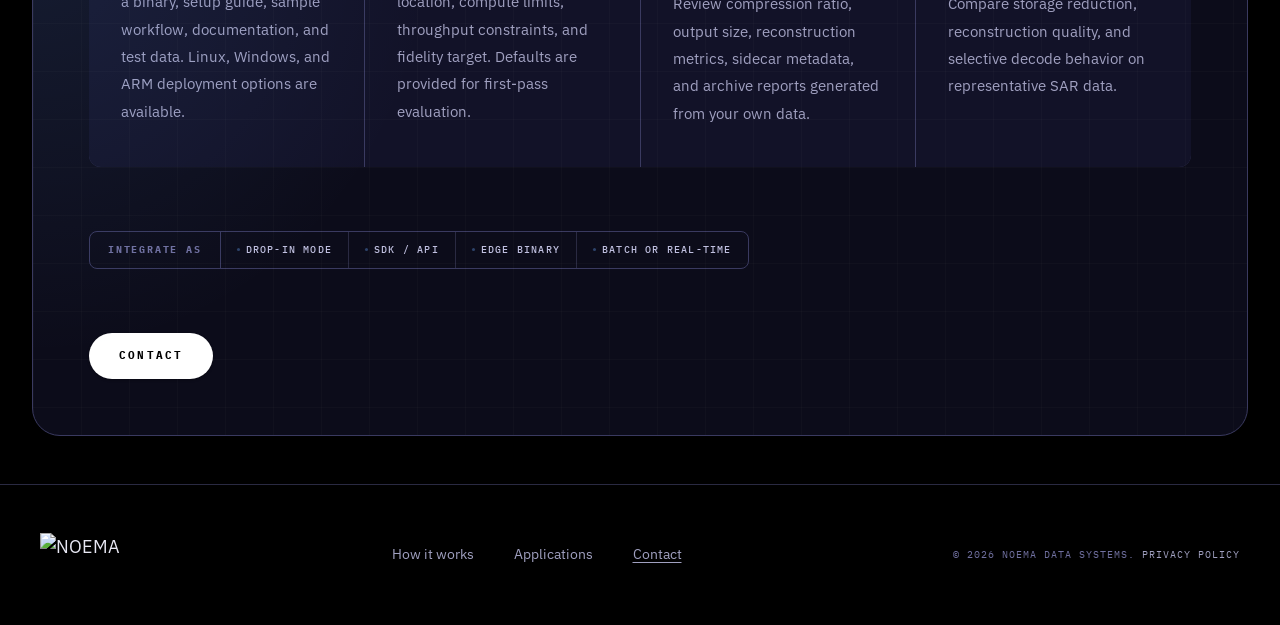
==== commit 40a8723a: "Stack workflow diagram vertically" ====
--- a/index.html
+++ b/index.html
@@ -31,7 +31,7 @@
 <link rel="preconnect" href="https://fonts.googleapis.com">
 <link rel="preconnect" href="https://fonts.gstatic.com" crossorigin>
 <link href="https://fonts.googleapis.com/css2?family=Cormorant+Garamond:ital,wght@0,300;0,400;1,300;1,400&family=IBM+Plex+Mono:wght@400;500;600;700&family=IBM+Plex+Sans:wght@400;500;600;700&display=swap" rel="stylesheet">
-<link rel="stylesheet" href="css/style.css?v=20261018c">
+<link rel="stylesheet" href="css/style.css?v=20261018d">
 </head>
 <body>
 
--- a/css/style.css
+++ b/css/style.css
@@ -561,16 +561,18 @@
 }
 .workflow-compare {
   display: grid;
-  gap: 10px;
+  gap: 8px;
   width: 100%;
-  max-width: 600px;
+  max-width: 460px;
+  margin-inline: auto;
 }
 .workflow-input {
   display: flex;
   align-items: center;
   justify-content: center;
   gap: 9px;
-  padding: 9px 12px;
+  min-height: 36px;
+  padding: 8px 12px;
   border: 1px solid rgba(185, 190, 216, 0.18);
   border-radius: 999px;
   color: #d9def0;
@@ -590,7 +592,7 @@
   background: #a9b3ca;
 }
 .workflow-lane {
-  padding: 11px;
+  padding: 10px;
   border: 1px solid rgba(185, 190, 216, 0.16);
   border-radius: 12px;
   background: rgba(255, 255, 255, 0.025);
@@ -604,7 +606,7 @@
   align-items: center;
   justify-content: space-between;
   gap: 12px;
-  margin-bottom: 8px;
+  margin-bottom: 7px;
   color: #d9def0;
   font-family: var(--mono);
   font-size: 10px;
@@ -617,10 +619,9 @@
 .workflow-lane-noema .workflow-lane-head span { color: #8fc2ff; }
 .workflow-flow {
   display: grid;
-  gap: 12px;
-}
-.workflow-flow-current { grid-template-columns: repeat(2, minmax(0, 1fr)); }
-.workflow-flow-noema { grid-template-columns: repeat(4, minmax(0, 1fr)); }
+  grid-template-columns: 1fr;
+  gap: 8px;
+}
 .workflow-flow-noema .workflow-step-compact { background: rgba(106, 169, 255, 0.1); }
 .workflow-flow-noema .workflow-step-compact strong { color: #acd0ff; }
 .workflow-flow-noema .workflow-step-compact > span { color: #8bbcff; }
@@ -641,23 +642,25 @@
 .workflow-step {
   position: relative;
   display: flex;
-  min-height: 48px;
+  min-height: 34px;
   flex-direction: column;
   justify-content: center;
   gap: 0;
-  padding: 8px;
+  padding: 7px 12px;
   border: 1px solid rgba(185, 190, 216, 0.16);
   border-radius: 8px;
   background: rgba(8, 10, 20, 0.42);
 }
 .workflow-step:not(:last-child)::after {
-  content: '→';
+  content: '↓';
   position: absolute;
-  top: 50%;
-  right: -13px;
+  top: auto;
+  right: 50%;
+  bottom: -10px;
   color: #707a98;
-  font-size: 14px;
-  transform: translate(50%, -50%);
+  font-size: 12px;
+  line-height: 1;
+  transform: translateX(50%);
 }
 .workflow-step strong {
   color: #e6e9f3;
@@ -693,16 +696,7 @@
   }
   .workflow-compare { max-width: none; }
   .workflow-lane { padding: 12px; }
-  .workflow-flow-current,
-  .workflow-flow-noema { grid-template-columns: 1fr; gap: 10px; }
-  .workflow-step { min-height: 44px; padding: 8px 11px; }
-  .workflow-step:not(:last-child)::after {
-    content: '↓';
-    top: auto;
-    right: 50%;
-    bottom: -14px;
-    transform: translateX(50%);
-  }
+  .workflow-step { min-height: 42px; padding: 8px 11px; }
 }
 
 /* ---- TRY IT ---- */
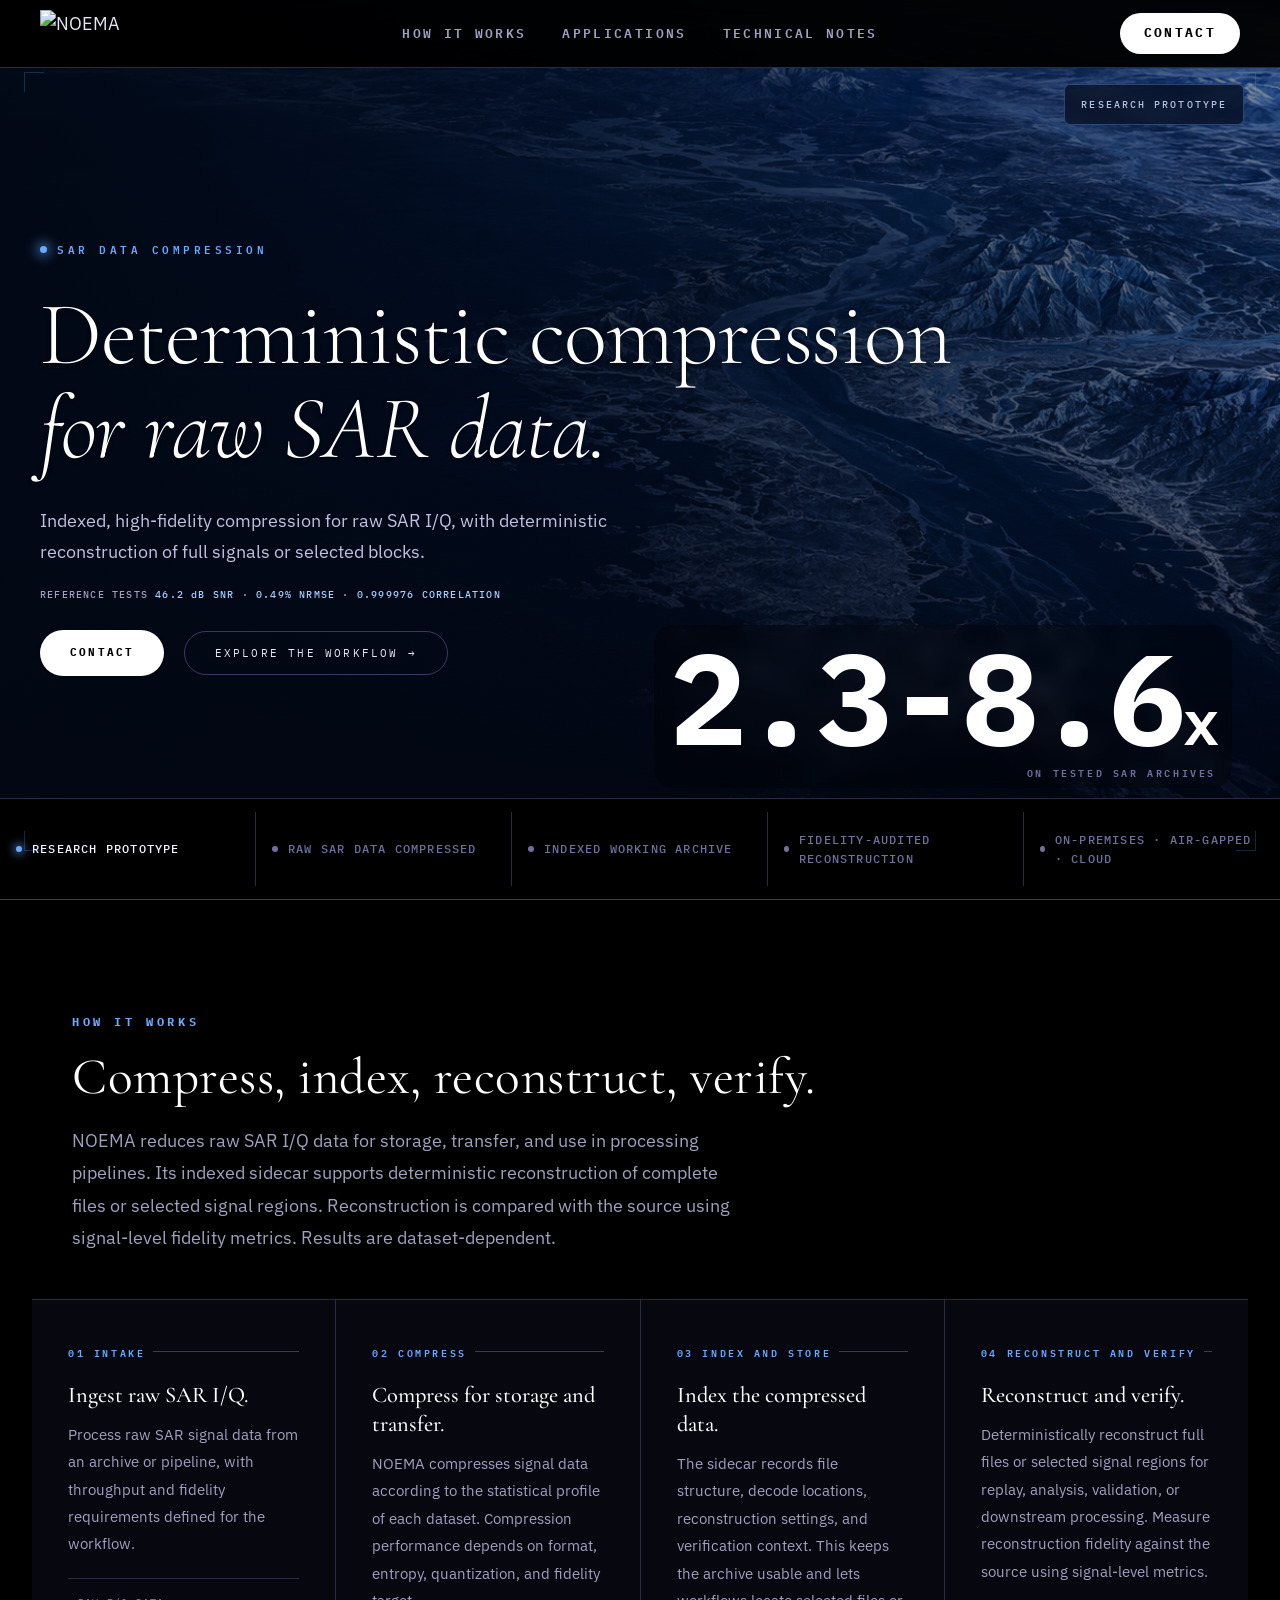
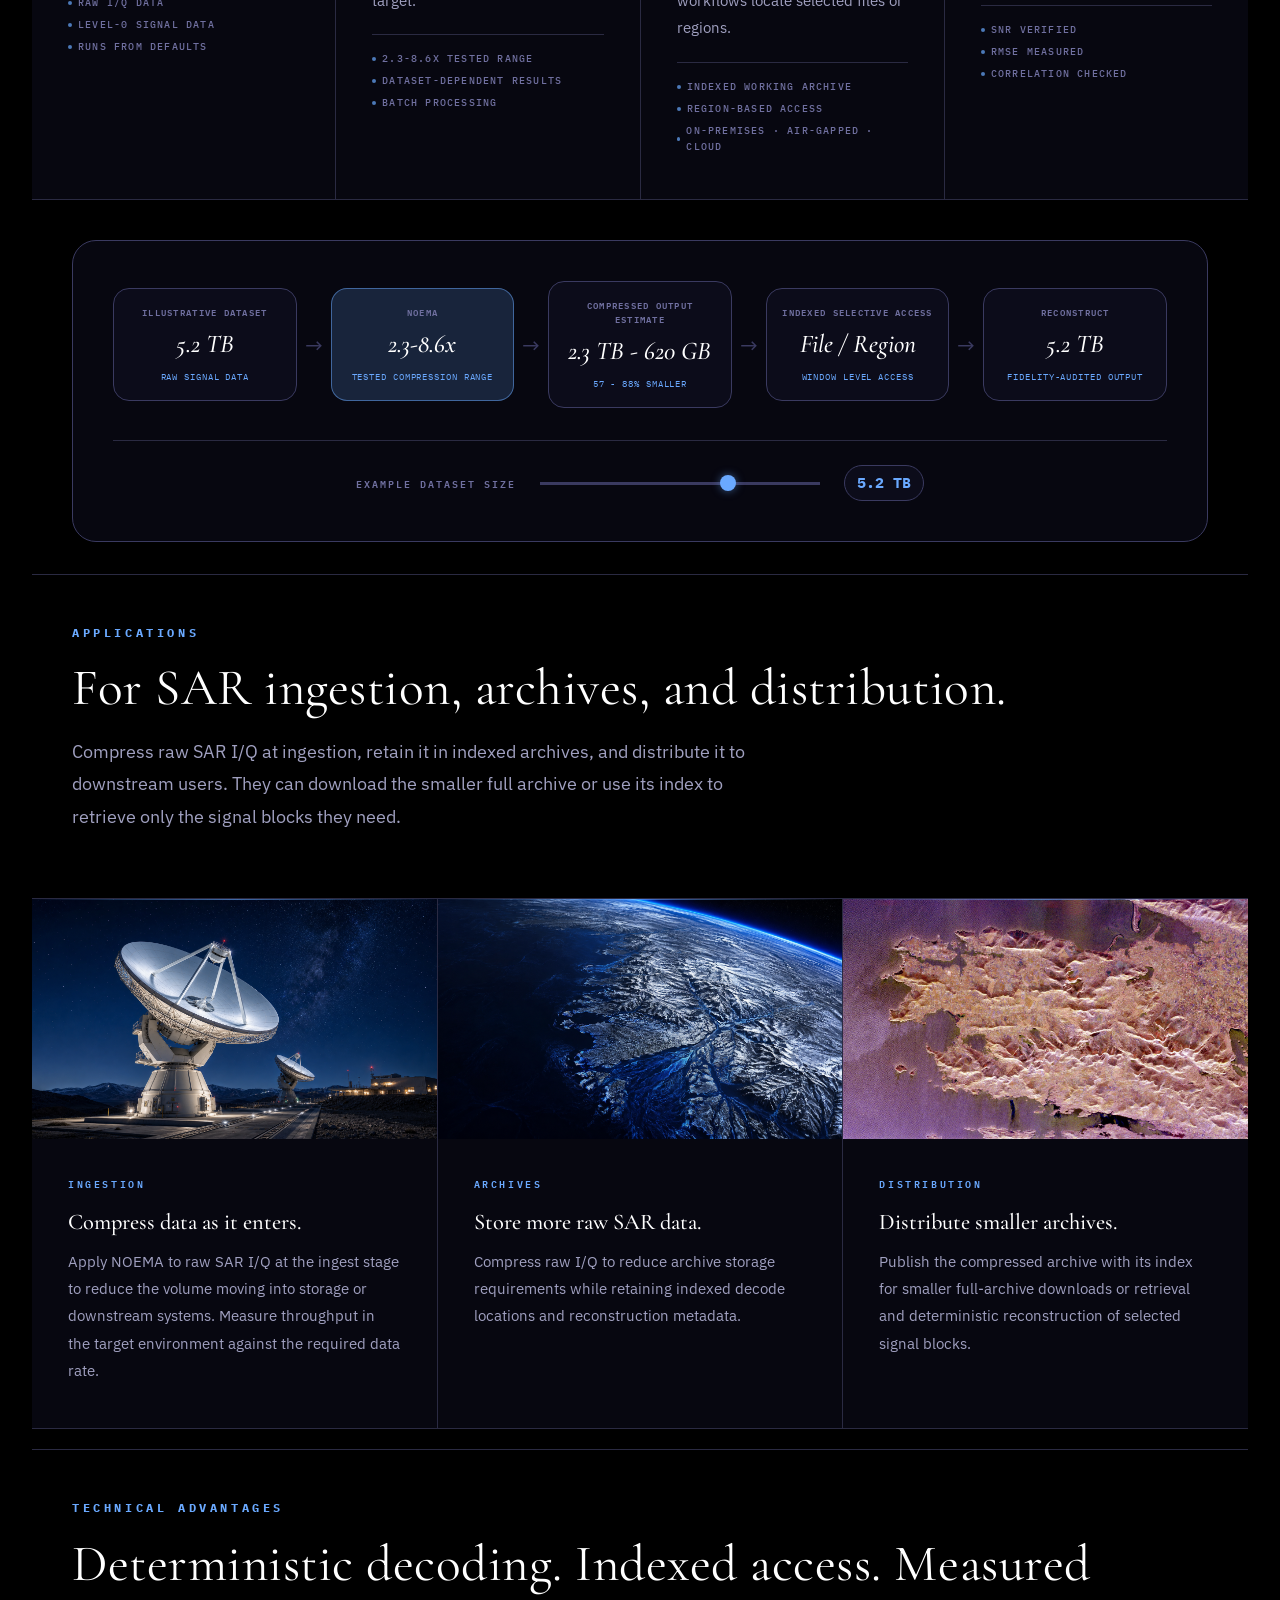
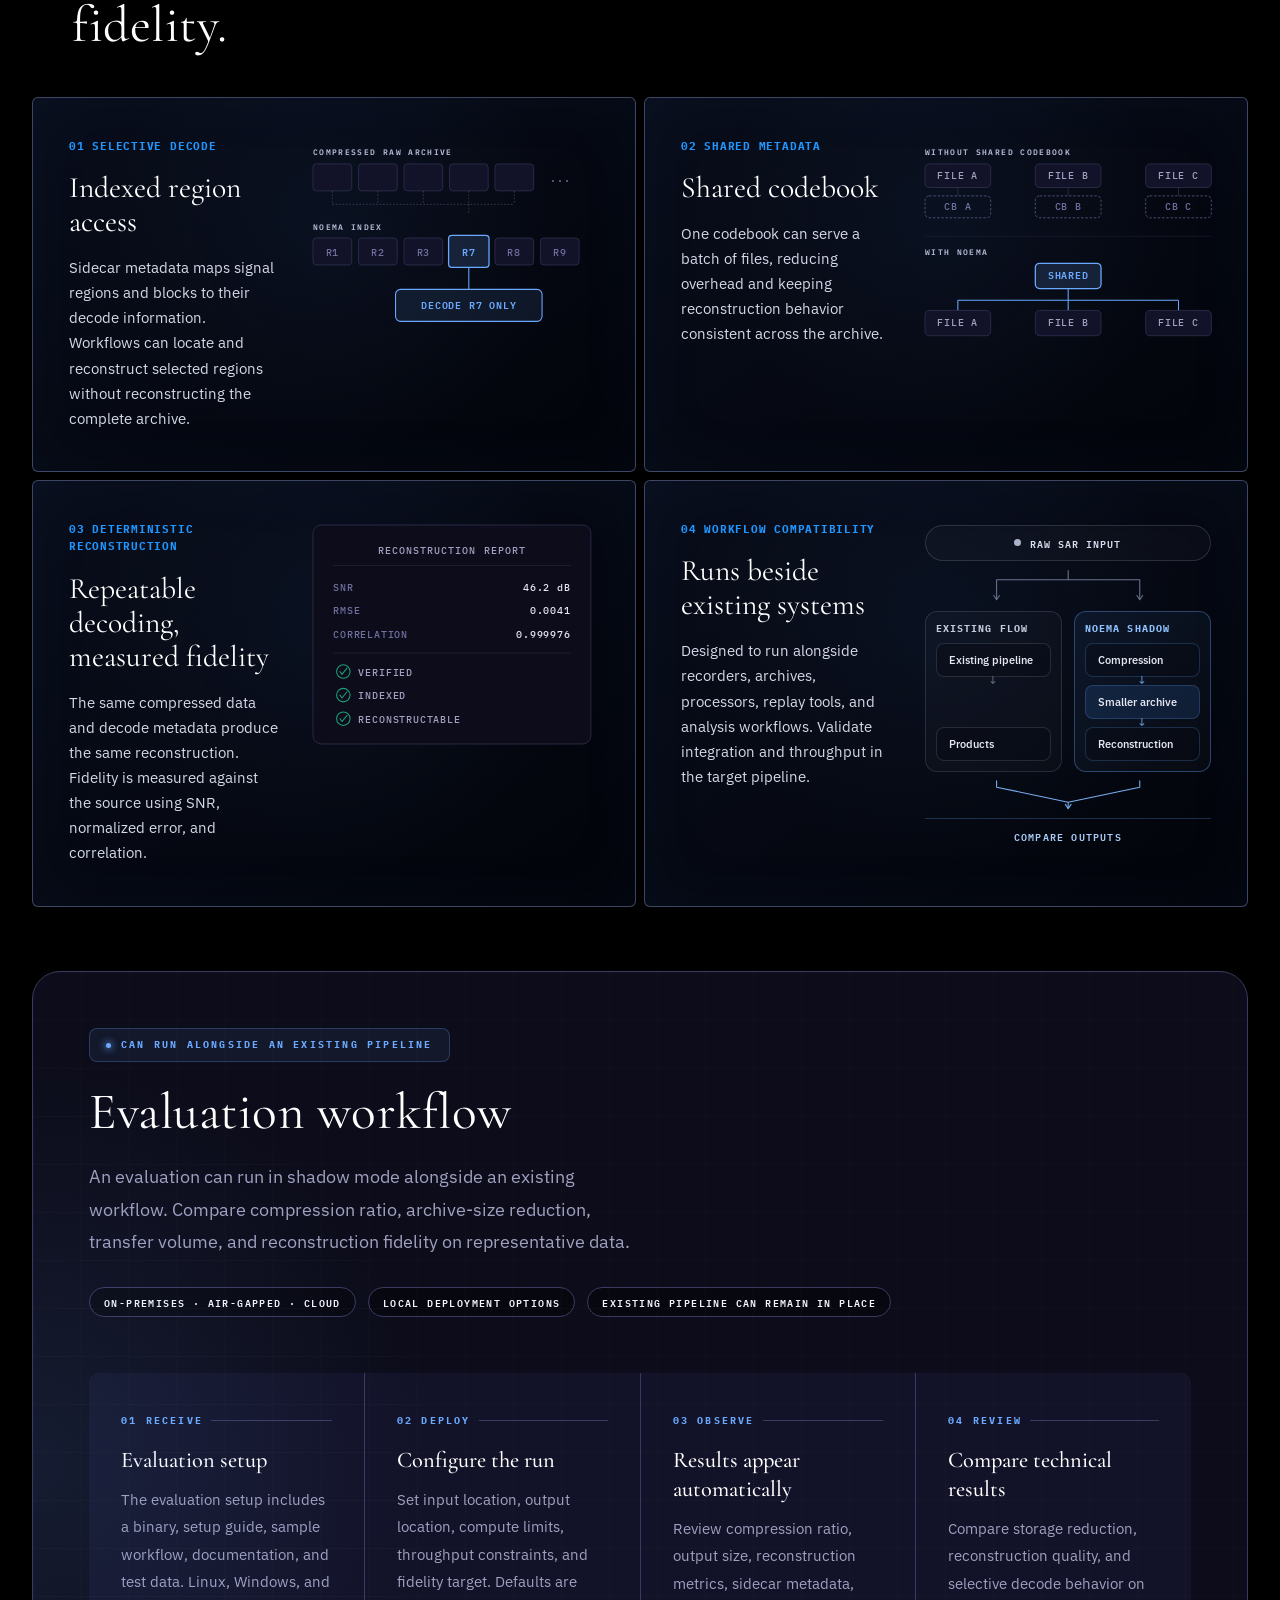
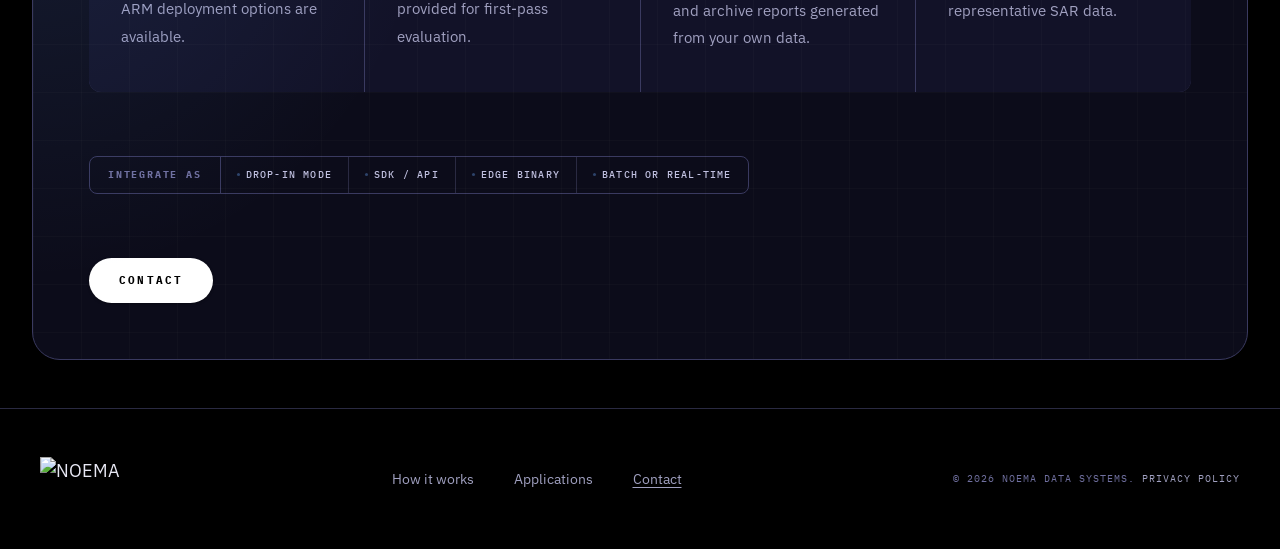
==== commit 6906505c: "Render workflow comparison as branching paths" ====
--- a/index.html
+++ b/index.html
@@ -31,7 +31,7 @@
 <link rel="preconnect" href="https://fonts.googleapis.com">
 <link rel="preconnect" href="https://fonts.gstatic.com" crossorigin>
 <link href="https://fonts.googleapis.com/css2?family=Cormorant+Garamond:ital,wght@0,300;0,400;1,300;1,400&family=IBM+Plex+Mono:wght@400;500;600;700&family=IBM+Plex+Sans:wght@400;500;600;700&display=swap" rel="stylesheet">
-<link rel="stylesheet" href="css/style.css?v=20261018d">
+<link rel="stylesheet" href="css/style.css?v=20261018e">
 </head>
 <body>
 
@@ -337,25 +337,34 @@
           <p>Designed to run alongside recorders, archives, processors, replay tools, and analysis workflows. Validate integration and throughput in the target pipeline.</p>
         </div>
         <div class="principle-diagram">
-          <div class="workflow-compare" aria-label="Parallel SAR processing paths with L1/L2 product comparison">
+          <div class="workflow-compare" aria-label="Raw SAR input branches to an existing workflow and a parallel NOEMA shadow path; outputs are compared">
             <div class="workflow-input"><span></span>Raw SAR input</div>
-            <div class="workflow-lane workflow-lane-current">
-              <div class="workflow-lane-head"><span>Existing workflow</span></div>
-              <div class="workflow-flow workflow-flow-current">
-                <div class="workflow-step"><strong>Existing pipeline</strong></div>
-                <div class="workflow-step"><strong>L1/L2 reference</strong></div>
+            <svg class="workflow-fork" viewBox="0 0 400 48" aria-hidden="true">
+              <path d="M200 2V15H100V42M200 15H300V42" />
+              <path d="M96 37L100 43L104 37M296 37L300 43L304 37" />
+            </svg>
+            <div class="workflow-paths">
+              <div class="workflow-lane workflow-lane-current">
+                <div class="workflow-lane-head"><span>Existing flow</span></div>
+                <div class="workflow-flow">
+                  <div class="workflow-step"><strong>Existing pipeline</strong></div>
+                  <div class="workflow-step"><strong>Products</strong></div>
+                </div>
+              </div>
+              <div class="workflow-lane workflow-lane-noema">
+                <div class="workflow-lane-head"><span>NOEMA shadow</span></div>
+                <div class="workflow-flow">
+                  <div class="workflow-step"><strong>Compression</strong></div>
+                  <div class="workflow-step workflow-step-compact"><strong>Smaller archive</strong></div>
+                  <div class="workflow-step"><strong>Reconstruction</strong></div>
+                </div>
               </div>
             </div>
-            <div class="workflow-lane workflow-lane-noema">
-              <div class="workflow-lane-head"><span>NOEMA shadow path</span></div>
-              <div class="workflow-flow workflow-flow-noema">
-                <div class="workflow-step"><strong>Compress</strong></div>
-                <div class="workflow-step workflow-step-compact"><strong>Smaller archive</strong></div>
-                <div class="workflow-step"><strong>Reconstruct</strong></div>
-                <div class="workflow-step"><strong>Same pipeline to L1/L2</strong></div>
-              </div>
-            </div>
-            <div class="workflow-compare-output"><span>Compare L1/L2 products</span></div>
+            <svg class="workflow-join" viewBox="0 0 400 42" aria-hidden="true">
+              <path d="M100 1V10L200 31M300 1V10L200 31M200 31V39" />
+              <path d="M196 34L200 40L204 34" />
+            </svg>
+            <div class="workflow-compare-output"><span>Compare outputs</span></div>
           </div>
         </div>
       </div>
--- a/css/style.css
+++ b/css/style.css
@@ -563,7 +563,7 @@
   display: grid;
   gap: 8px;
   width: 100%;
-  max-width: 460px;
+  max-width: 540px;
   margin-inline: auto;
 }
 .workflow-input {
@@ -591,6 +591,29 @@
   border-radius: 50%;
   background: #a9b3ca;
 }
+.workflow-fork,
+.workflow-join {
+  display: block;
+  width: 100%;
+  overflow: visible;
+}
+.workflow-fork { height: 36px; }
+.workflow-join { height: 34px; }
+.workflow-fork path,
+.workflow-join path {
+  fill: none;
+  stroke: #69738e;
+  stroke-width: 1.5;
+  stroke-linecap: round;
+  stroke-linejoin: round;
+}
+.workflow-join path { stroke: #77aef0; }
+.workflow-paths {
+  display: grid;
+  grid-template-columns: repeat(2, minmax(0, 1fr));
+  align-items: stretch;
+  gap: 12px;
+}
 .workflow-lane {
   padding: 10px;
   border: 1px solid rgba(185, 190, 216, 0.16);
@@ -620,11 +643,12 @@
 .workflow-flow {
   display: grid;
   grid-template-columns: 1fr;
+  min-height: 118px;
+  align-content: space-between;
   gap: 8px;
 }
-.workflow-flow-noema .workflow-step-compact { background: rgba(106, 169, 255, 0.1); }
-.workflow-flow-noema .workflow-step-compact strong { color: #acd0ff; }
-.workflow-flow-noema .workflow-step-compact > span { color: #8bbcff; }
+.workflow-step-compact { background: rgba(106, 169, 255, 0.1); }
+.workflow-step-compact strong { color: #acd0ff; }
 .workflow-compare-output {
   display: flex;
   align-items: center;
@@ -670,7 +694,7 @@
 }
 .workflow-lane-noema .workflow-step { border-color: rgba(106, 169, 255, 0.21); }
 .workflow-lane-noema .workflow-step:not(:last-child)::after { color: #70aef5; }
-.workflow-lane-noema .workflow-step:last-child { background: rgba(49, 102, 174, 0.2); }
+.workflow-lane-noema .workflow-step-compact { background: rgba(49, 102, 174, 0.2); }
 @media (max-width: 1024px) {
   .tech-advantages-grid {
     grid-template-columns: 1fr;
@@ -695,7 +719,20 @@
     max-width: 320px;
   }
   .workflow-compare { max-width: none; }
+  .workflow-fork,
+  .workflow-join { display: none; }
+  .workflow-paths { grid-template-columns: 1fr; gap: 8px; }
+  .workflow-input { position: relative; margin-bottom: 8px; }
+  .workflow-input::after {
+    content: '↓';
+    position: absolute;
+    bottom: -20px;
+    color: #69738e;
+    font-size: 12px;
+    line-height: 1;
+  }
   .workflow-lane { padding: 12px; }
+  .workflow-flow { min-height: auto; gap: 8px; }
   .workflow-step { min-height: 42px; padding: 8px 11px; }
 }
 
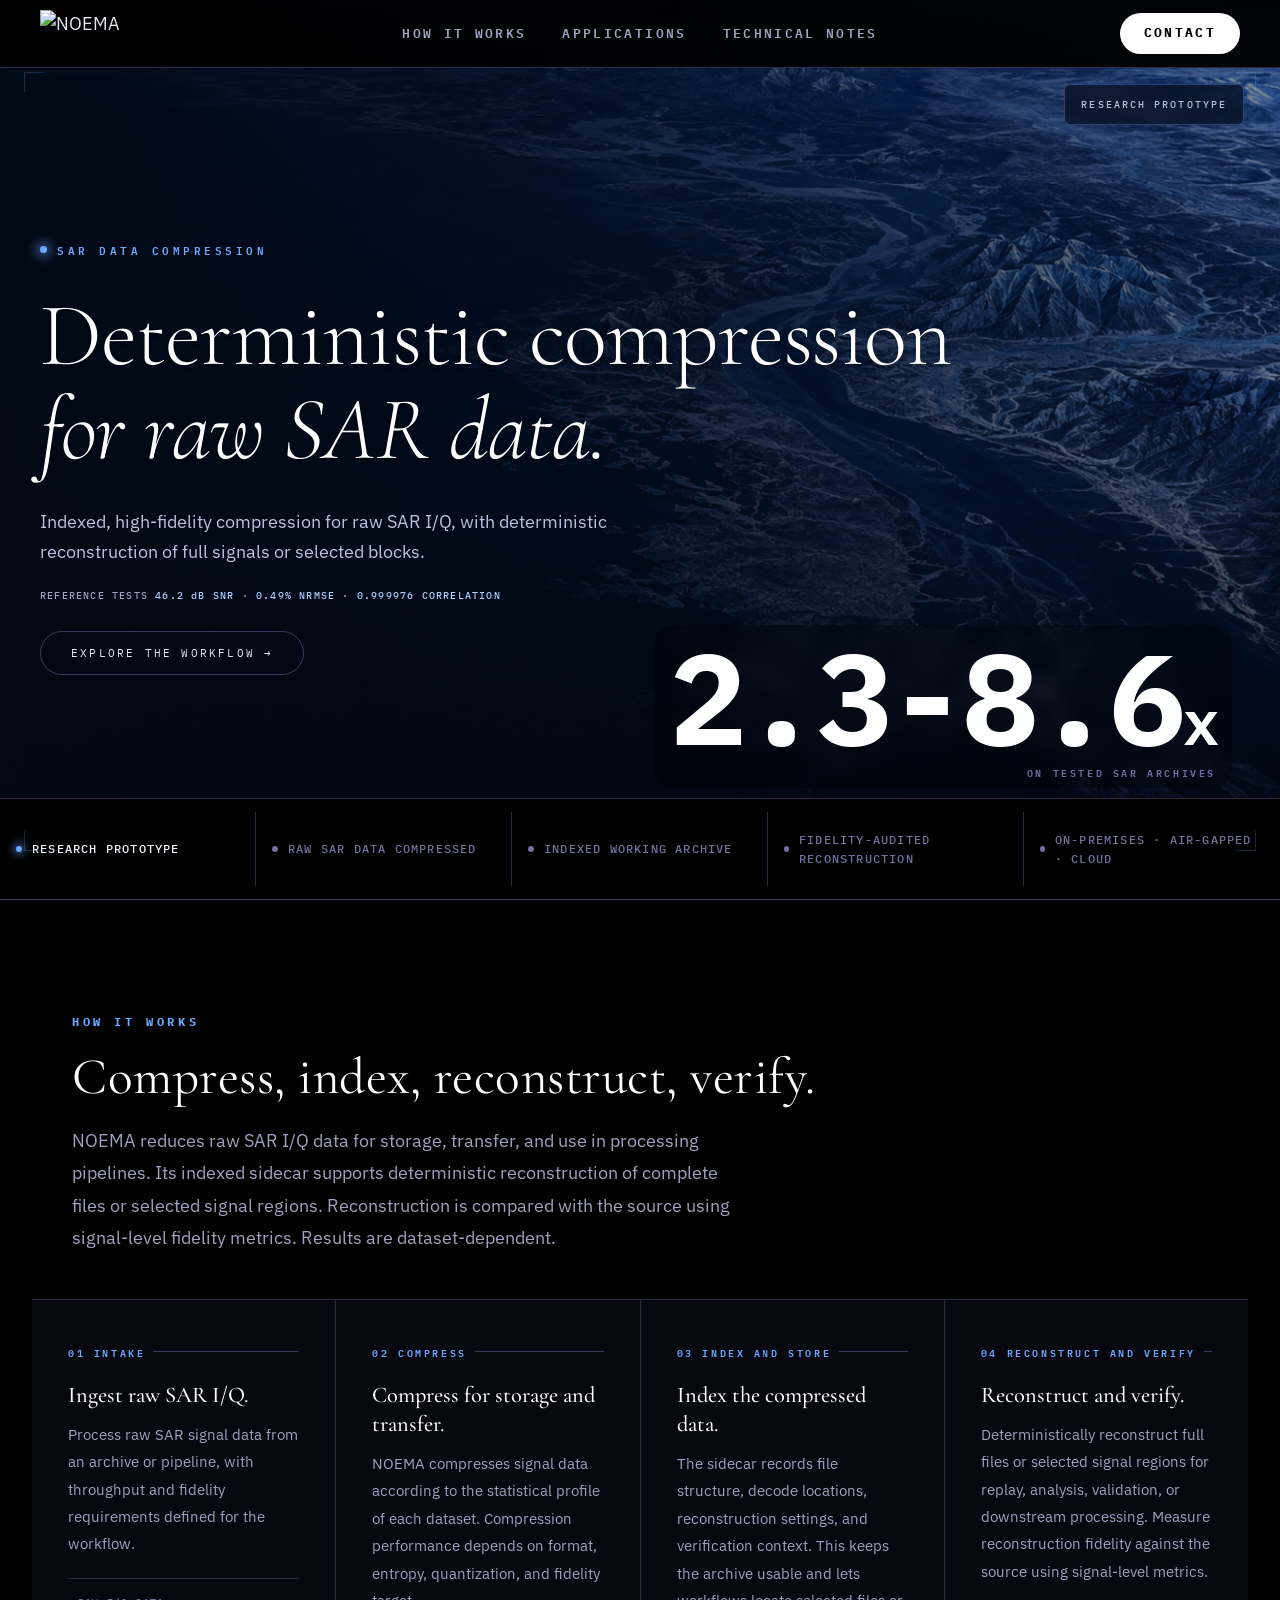
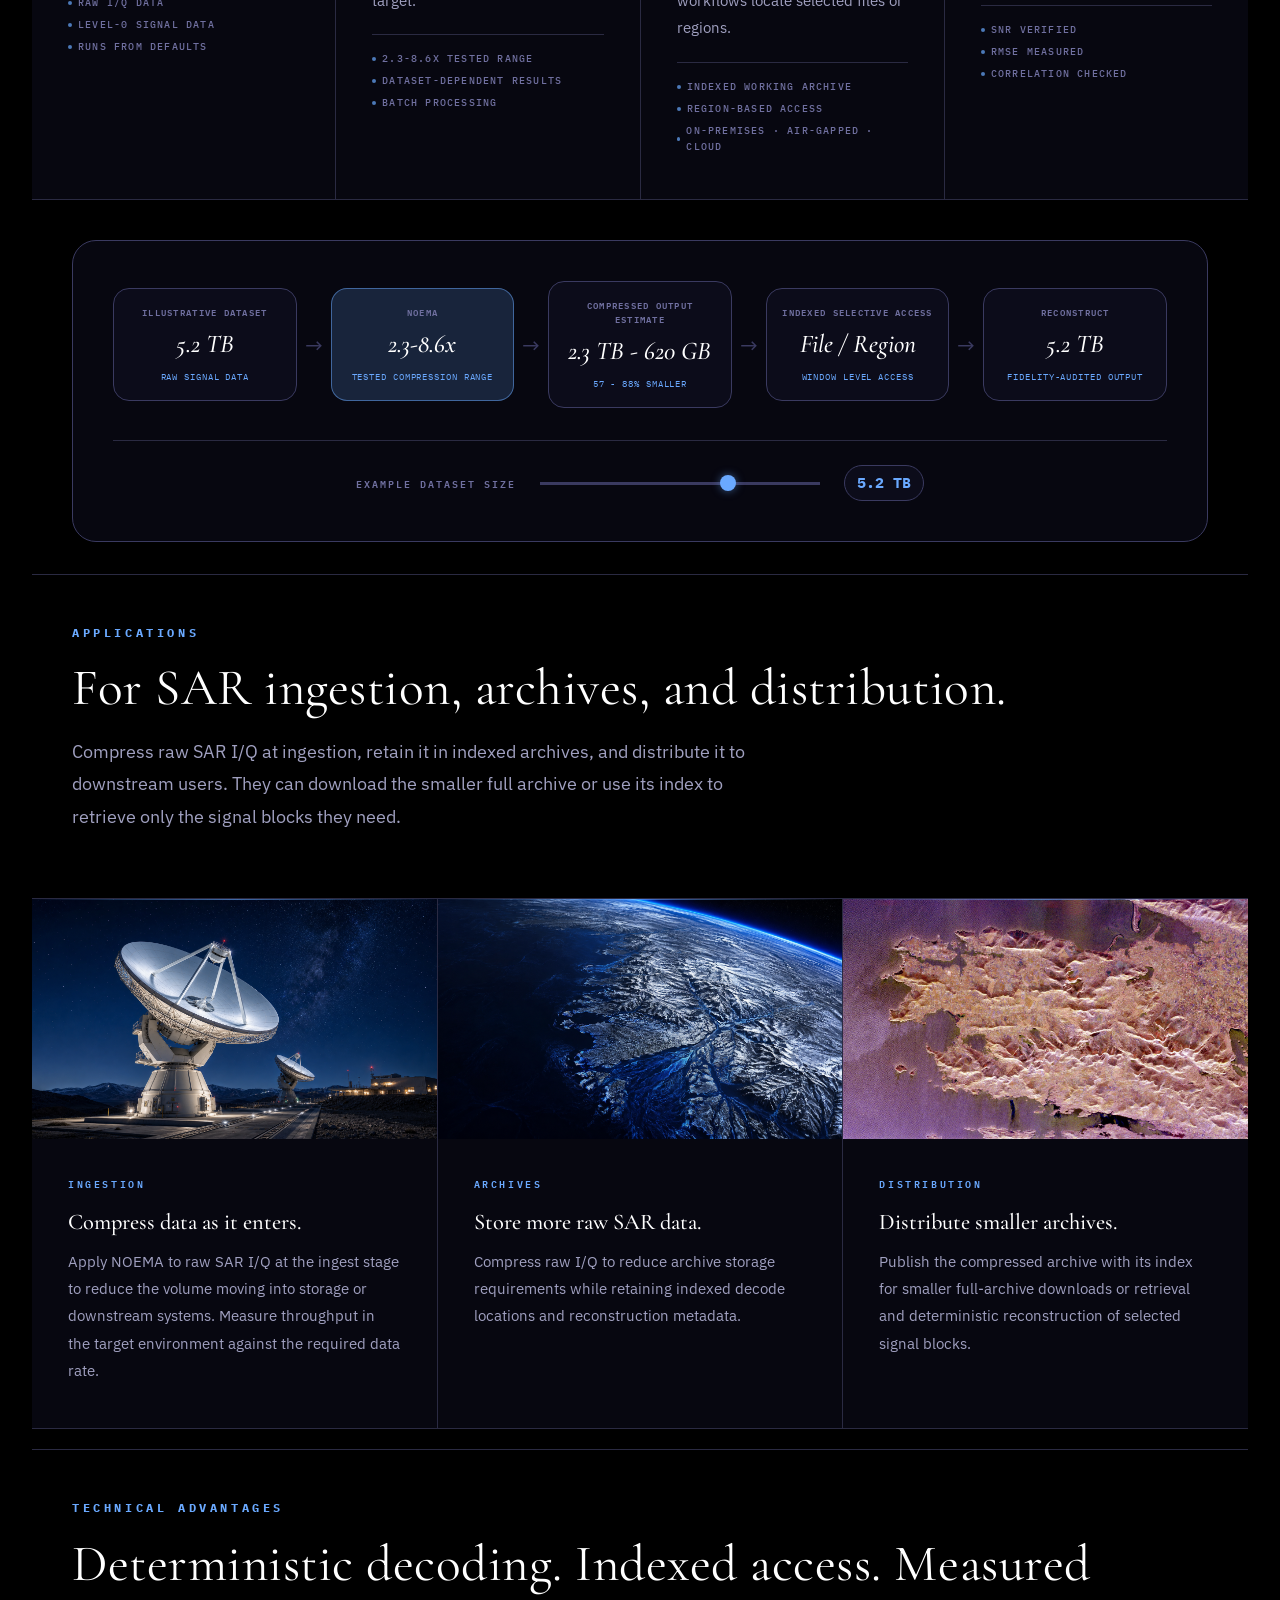
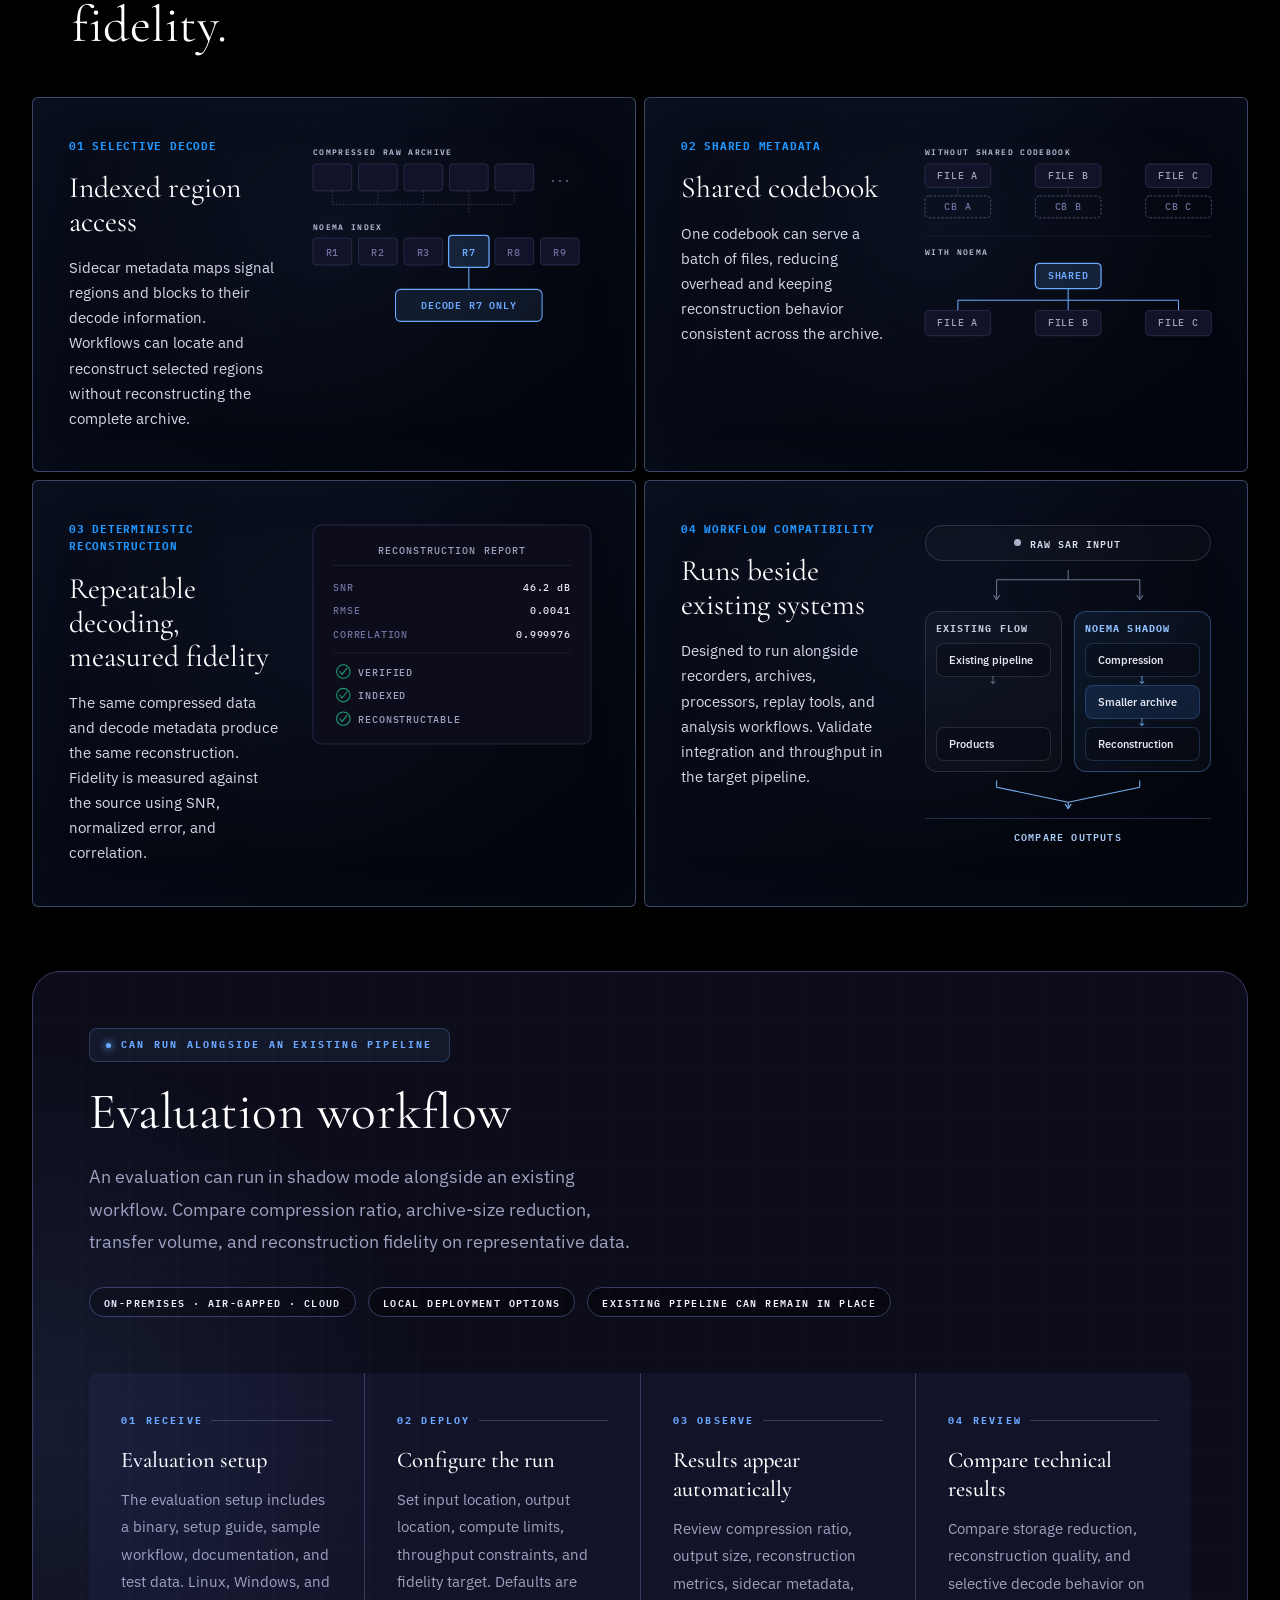
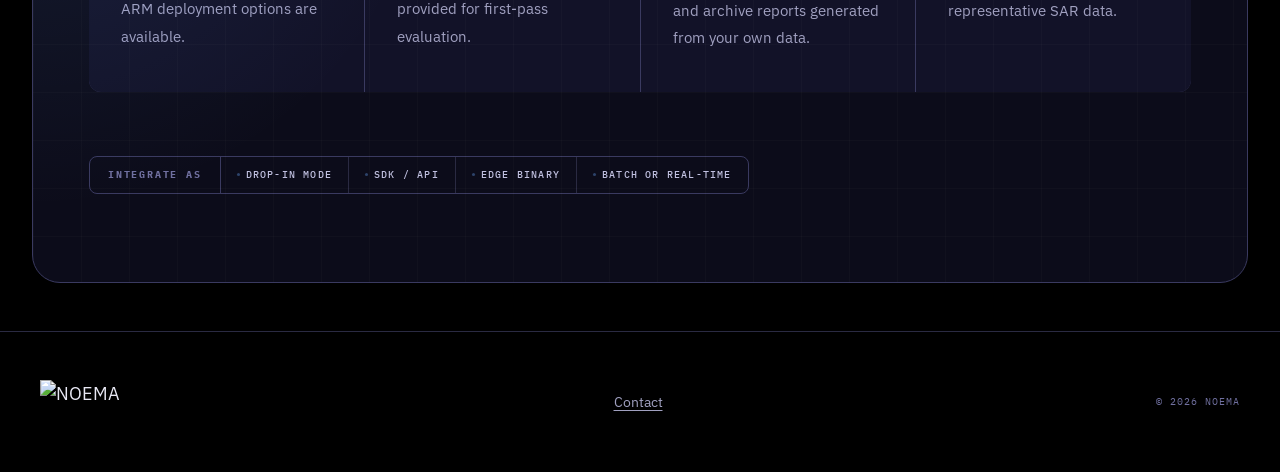
==== commit ee0e27ff: "Simplify contact links and footer" ====
--- a/index.html
+++ b/index.html
@@ -31,7 +31,7 @@
 <link rel="preconnect" href="https://fonts.googleapis.com">
 <link rel="preconnect" href="https://fonts.gstatic.com" crossorigin>
 <link href="https://fonts.googleapis.com/css2?family=Cormorant+Garamond:ital,wght@0,300;0,400;1,300;1,400&family=IBM+Plex+Mono:wght@400;500;600;700&family=IBM+Plex+Sans:wght@400;500;600;700&display=swap" rel="stylesheet">
-<link rel="stylesheet" href="css/style.css?v=20261018e">
+<link rel="stylesheet" href="css/style.css?v=20261028">
 </head>
 <body>
 
@@ -45,7 +45,7 @@
     <a href="#for">Applications</a>
     <a href="#principles">Technical notes</a>
   </div>
-  <a class="nav-cta" href="mailto:info@noemasystems.com">Contact</a>
+  <a class="nav-cta" href="mailto:luca@noemasystems.com">Contact</a>
 </nav>
 
 <!-- Mobile dropdown menu -->
@@ -53,7 +53,6 @@
   <a onclick="closeNav(); document.getElementById('how').scrollIntoView({behavior:'smooth'})">How it works</a>
   <a href="#for" onclick="closeNav()">Applications</a>
   <a href="#principles" onclick="closeNav()">Technical notes</a>
-  <a class="nav-dropdown-cta" onclick="closeNav()" href="mailto:info@noemasystems.com">Contact</a>
 </div>
 
 <!-- HERO -->
@@ -77,7 +76,6 @@
     <p class="hero-sub">Indexed, high-fidelity compression for raw SAR I/Q, with deterministic reconstruction of full signals or selected blocks.</p>
     <p class="hero-evidence">REFERENCE TESTS <span>46.2 dB SNR</span> &middot; <span>0.49% NRMSE</span> &middot; <span>0.999976 CORRELATION</span></p>
     <div class="hero-actions">
-      <a class="btn-white" href="mailto:info@noemasystems.com">Contact</a>
       <button class="btn-outline" onclick="document.getElementById('how').scrollIntoView({behavior:'smooth'})">Explore the workflow &rarr;</button>
     </div>
   </div>
@@ -408,24 +406,18 @@
           </div>
         </div>
       </div>
-      <div class="tryit-cta-row">
-        <a class="btn-white" href="mailto:info@noemasystems.com">Contact</a>
-      </div>
     </div>
   </div>
 
 </main>
 
 <footer>
-  <img src="images/noema_bottom.png" alt="NOEMA" class="footer-logo-img">
+  <img src="images/noema_logo.png" alt="NOEMA" class="footer-logo-img">
   <div class="footer-links">
-    <a onclick="document.getElementById('how').scrollIntoView({behavior:'smooth'})">How it works</a>
-    <a onclick="document.getElementById('for').scrollIntoView({behavior:'smooth'})">Applications</a>
-    <a href="mailto:info@noemasystems.com">Contact</a>
+    <a href="mailto:luca@noemasystems.com">Contact</a>
   </div>
   <div class="footer-legal">
-    &copy; 2026 NOEMA Data Systems.
-    <a href="privacy.html" class="privacy-link">Privacy Policy</a>
+    &copy; 2026 NOEMA
   </div>
 </footer>
 
--- a/css/style.css
+++ b/css/style.css
@@ -116,14 +116,6 @@
 .nav-dropdown a:hover,
 .nav-dropdown a:active { color: var(--blue); }
 .nav-dropdown a:last-of-type { border-bottom: none; }
-.nav-dropdown-cta {
-  display: block; width: 100%; margin-top: 1rem;
-  font-family: var(--mono); font-size: 12px; font-weight: 700;
-  letter-spacing: 0.18em; text-transform: uppercase;
-  background: var(--white); color: var(--black); border: none;
-  padding: 14px 20px; border-radius: 40px; cursor: pointer;
-}
-
 /* ---- HERO ---- */
 .hero {
   position: relative; min-height: 100vh; min-height: 100svh;
@@ -845,10 +837,6 @@
   background: rgba(106,169,255,0.35);
 }
 
-.tryit-cta-row {
-  display: flex; align-items: center; gap: 1rem;
-  margin-top: 2rem;
-}
 .tryit-arrow {
   font-family: var(--mono); font-size: 10px;
   letter-spacing: 0.16em; text-transform: uppercase; color: var(--mid);
@@ -942,8 +930,6 @@
   letter-spacing: 0.1em; text-transform: uppercase;
   color: var(--dim);
 }
-.privacy-link { color: var(--mid); text-decoration: none; transition: color 0.25s; }
-.privacy-link:hover { color: var(--white); text-decoration: underline; }
 
 /* ---- REVEAL ---- */
 .reveal {
@@ -973,7 +959,7 @@
 }
 
 @media (max-width: 700px) {
-  /* --- Nav: hamburger left, logo center, CTA moves to dropdown --- */
+  /* --- Nav: hamburger left, logo center, contact at right --- */
   nav {
     padding: 0 1rem;
     height: 60px;
@@ -987,7 +973,12 @@
     left: 50%;
     transform: translateX(-50%);
   }
-  .nav-cta { display: none; }
+  .nav-cta {
+    display: block;
+    padding: 9px 14px;
+    font-size: 10px;
+    letter-spacing: 0.1em;
+  }
 
   /* --- Layout --- */
   .container       { padding: 0 1rem; }
@@ -1147,7 +1138,6 @@
   .tryit-sub      { font-size: 1rem; max-width: 100%; }
   .shadow-badge   { padding: 7px 12px; }
   .shadow-badge-text { font-size: 9px; letter-spacing: 0.14em; }
-  .tryit-cta-row  { flex-wrap: wrap; }
 
   /* --- Try-it badges: swipeable + auto-advancing carousel --- */
   .tryit-badge-section {
@@ -1337,8 +1327,7 @@
 @media (prefers-reduced-motion: reduce) { .hero:not(.motion-enabled)::before { animation-play-state: paused; } }
 
 /* Direct email contact replaces the access form. */
-a.nav-cta, a.nav-dropdown-cta, a.btn-white, a.tryit-arrow { text-decoration: none; }
-a.nav-dropdown-cta { display: block; text-align: center; }
+a.nav-cta, a.btn-white, a.tryit-arrow { text-decoration: none; }
 a.tryit-arrow { display: inline-flex; align-items: center; justify-content: center; }
 .contact-section { border-top: none; padding: 2.5rem 0 2rem; align-items: center; }
 .contact-email { color: #a8d0ff; font-size: clamp(1rem, 2.2vw, 1.5rem); text-decoration: none; overflow-wrap: anywhere; }
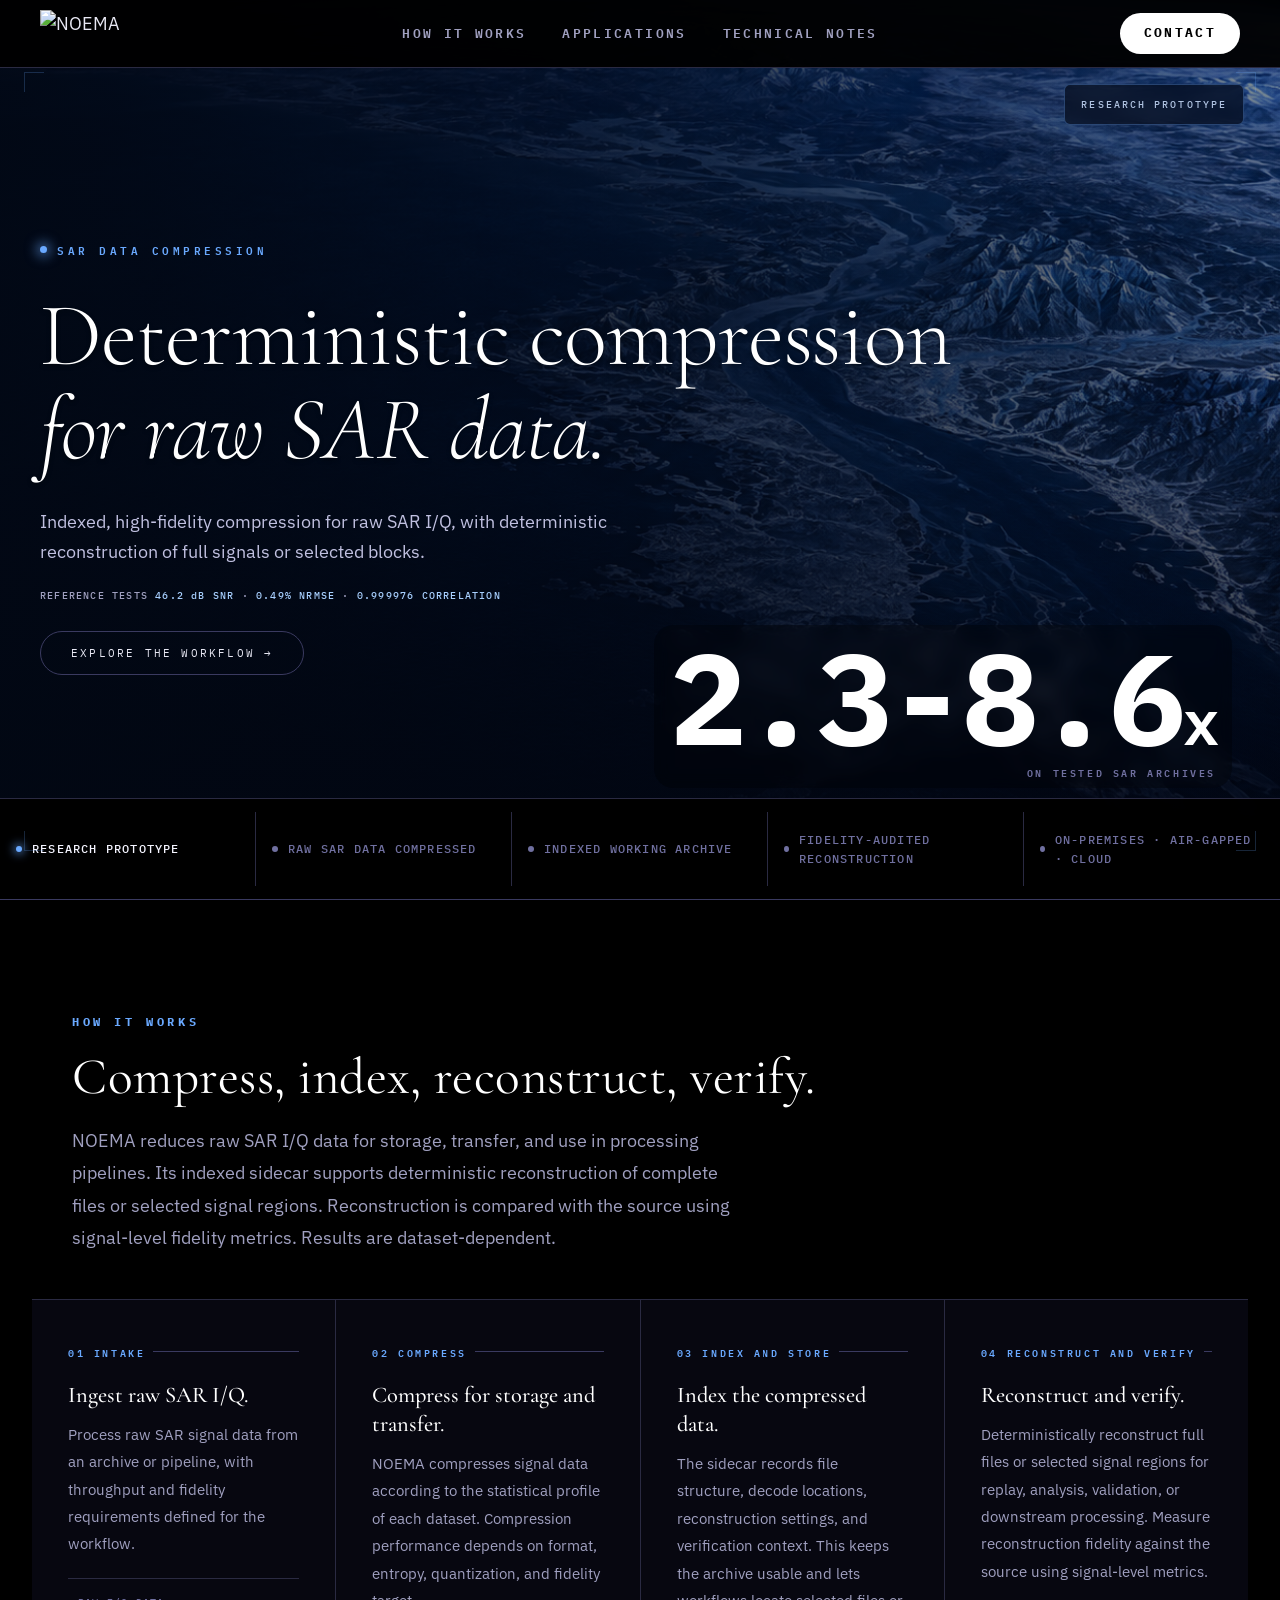
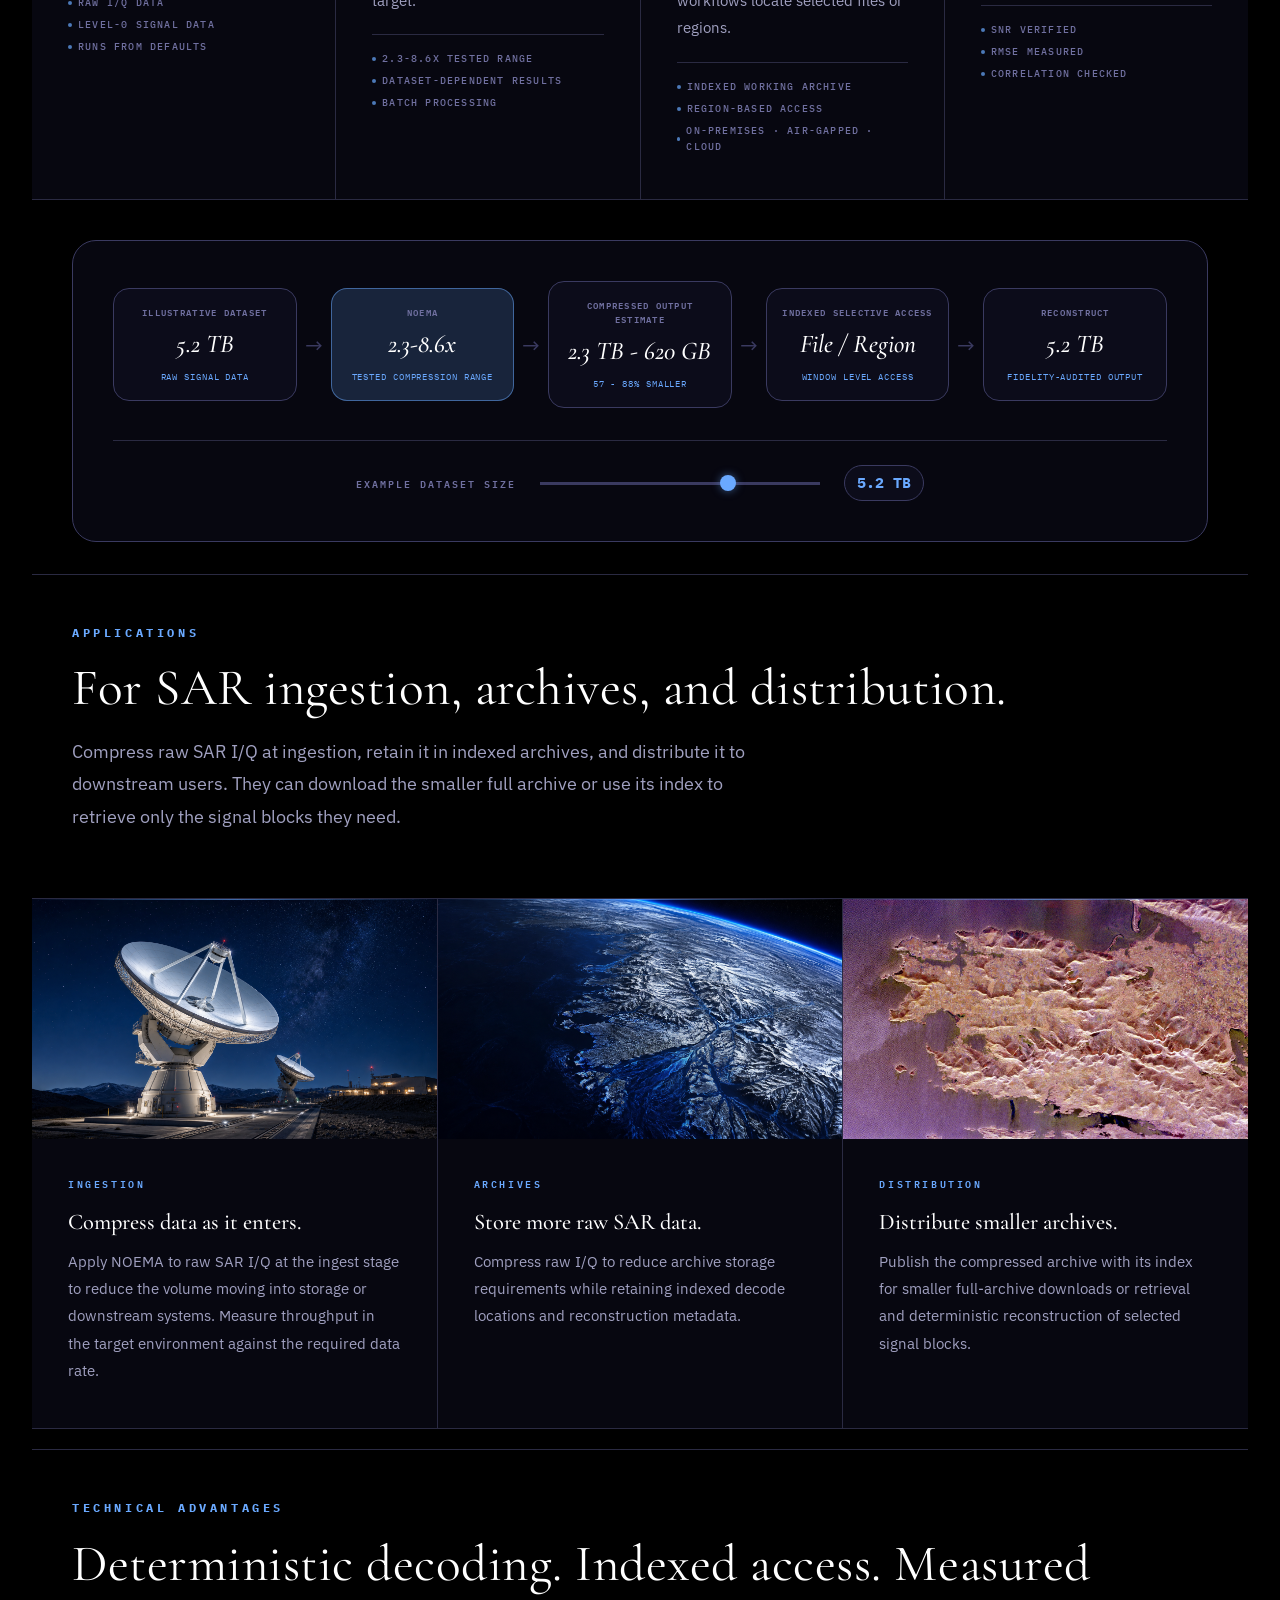
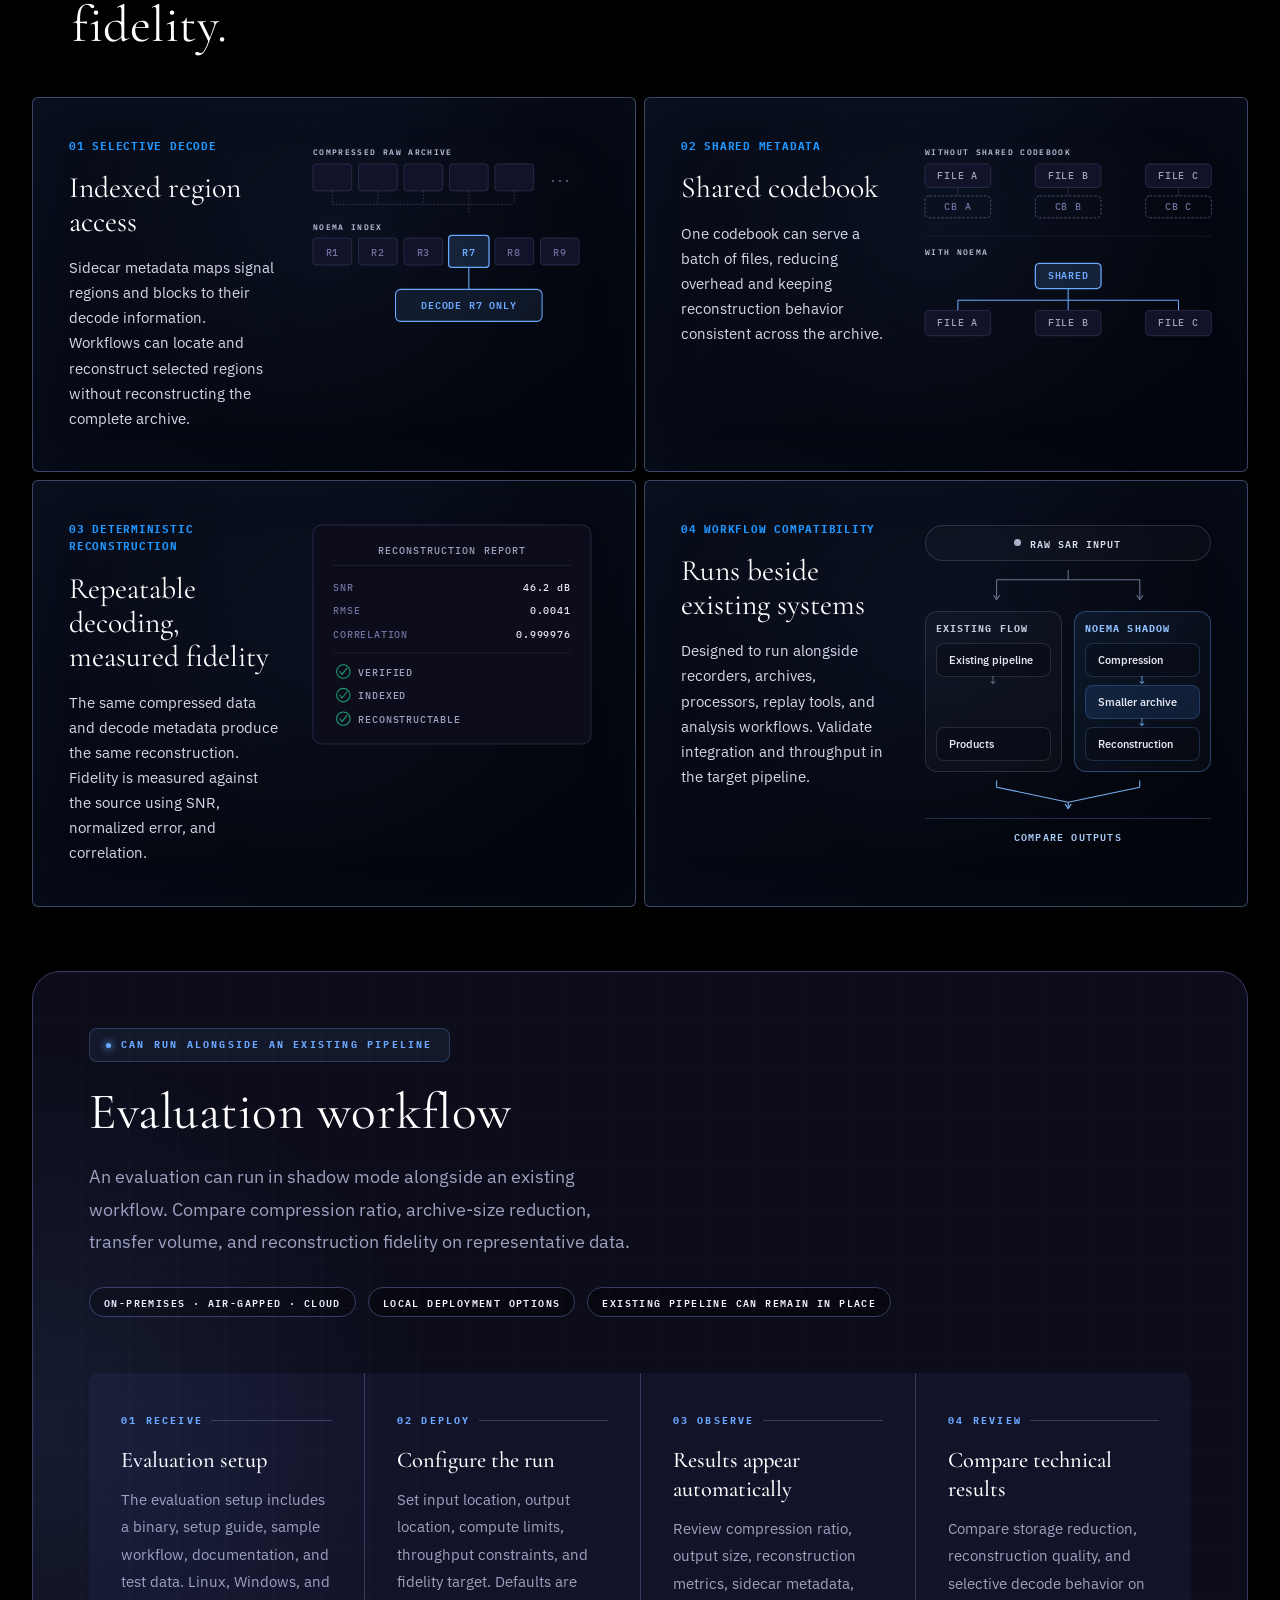
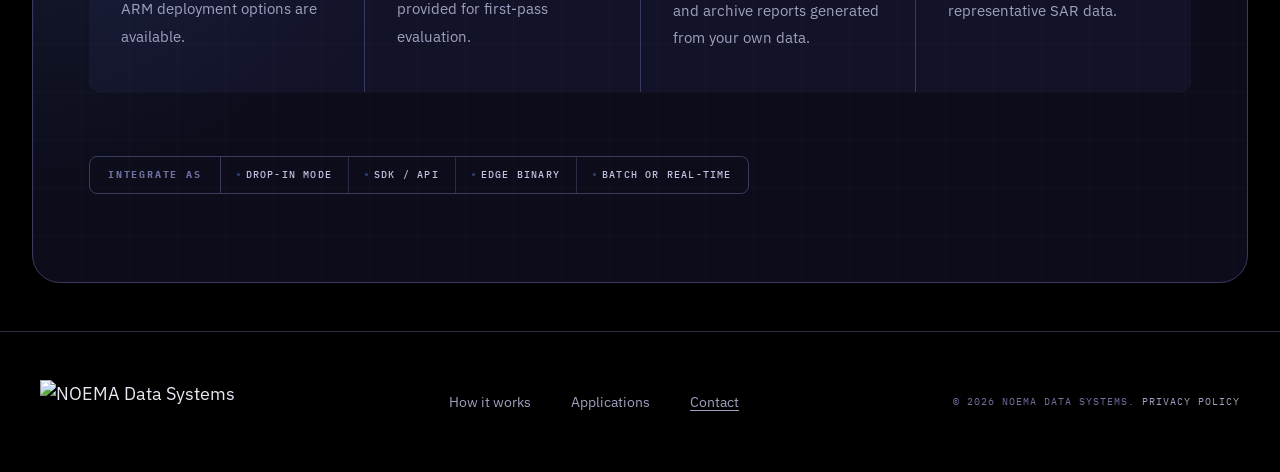
==== commit c7b9fa9a: "Restore NOEMA Data Systems footer" ====
--- a/index.html
+++ b/index.html
@@ -31,7 +31,7 @@
 <link rel="preconnect" href="https://fonts.googleapis.com">
 <link rel="preconnect" href="https://fonts.gstatic.com" crossorigin>
 <link href="https://fonts.googleapis.com/css2?family=Cormorant+Garamond:ital,wght@0,300;0,400;1,300;1,400&family=IBM+Plex+Mono:wght@400;500;600;700&family=IBM+Plex+Sans:wght@400;500;600;700&display=swap" rel="stylesheet">
-<link rel="stylesheet" href="css/style.css?v=20261028">
+<link rel="stylesheet" href="css/style.css?v=20261028b">
 </head>
 <body>
 
@@ -412,12 +412,15 @@
 </main>
 
 <footer>
-  <img src="images/noema_logo.png" alt="NOEMA" class="footer-logo-img">
+  <img src="images/noema_bottom.png" alt="NOEMA Data Systems" class="footer-logo-img">
   <div class="footer-links">
+    <a onclick="document.getElementById('how').scrollIntoView({behavior:'smooth'})">How it works</a>
+    <a onclick="document.getElementById('for').scrollIntoView({behavior:'smooth'})">Applications</a>
     <a href="mailto:luca@noemasystems.com">Contact</a>
   </div>
   <div class="footer-legal">
-    &copy; 2026 NOEMA
+    &copy; 2026 NOEMA DATA SYSTEMS.
+    <a href="privacy.html" class="privacy-link">Privacy Policy</a>
   </div>
 </footer>
 
--- a/css/style.css
+++ b/css/style.css
@@ -930,6 +930,8 @@
   letter-spacing: 0.1em; text-transform: uppercase;
   color: var(--dim);
 }
+.privacy-link { color: var(--mid); text-decoration: none; transition: color 0.25s; }
+.privacy-link:hover { color: var(--white); text-decoration: underline; }
 
 /* ---- REVEAL ---- */
 .reveal {
